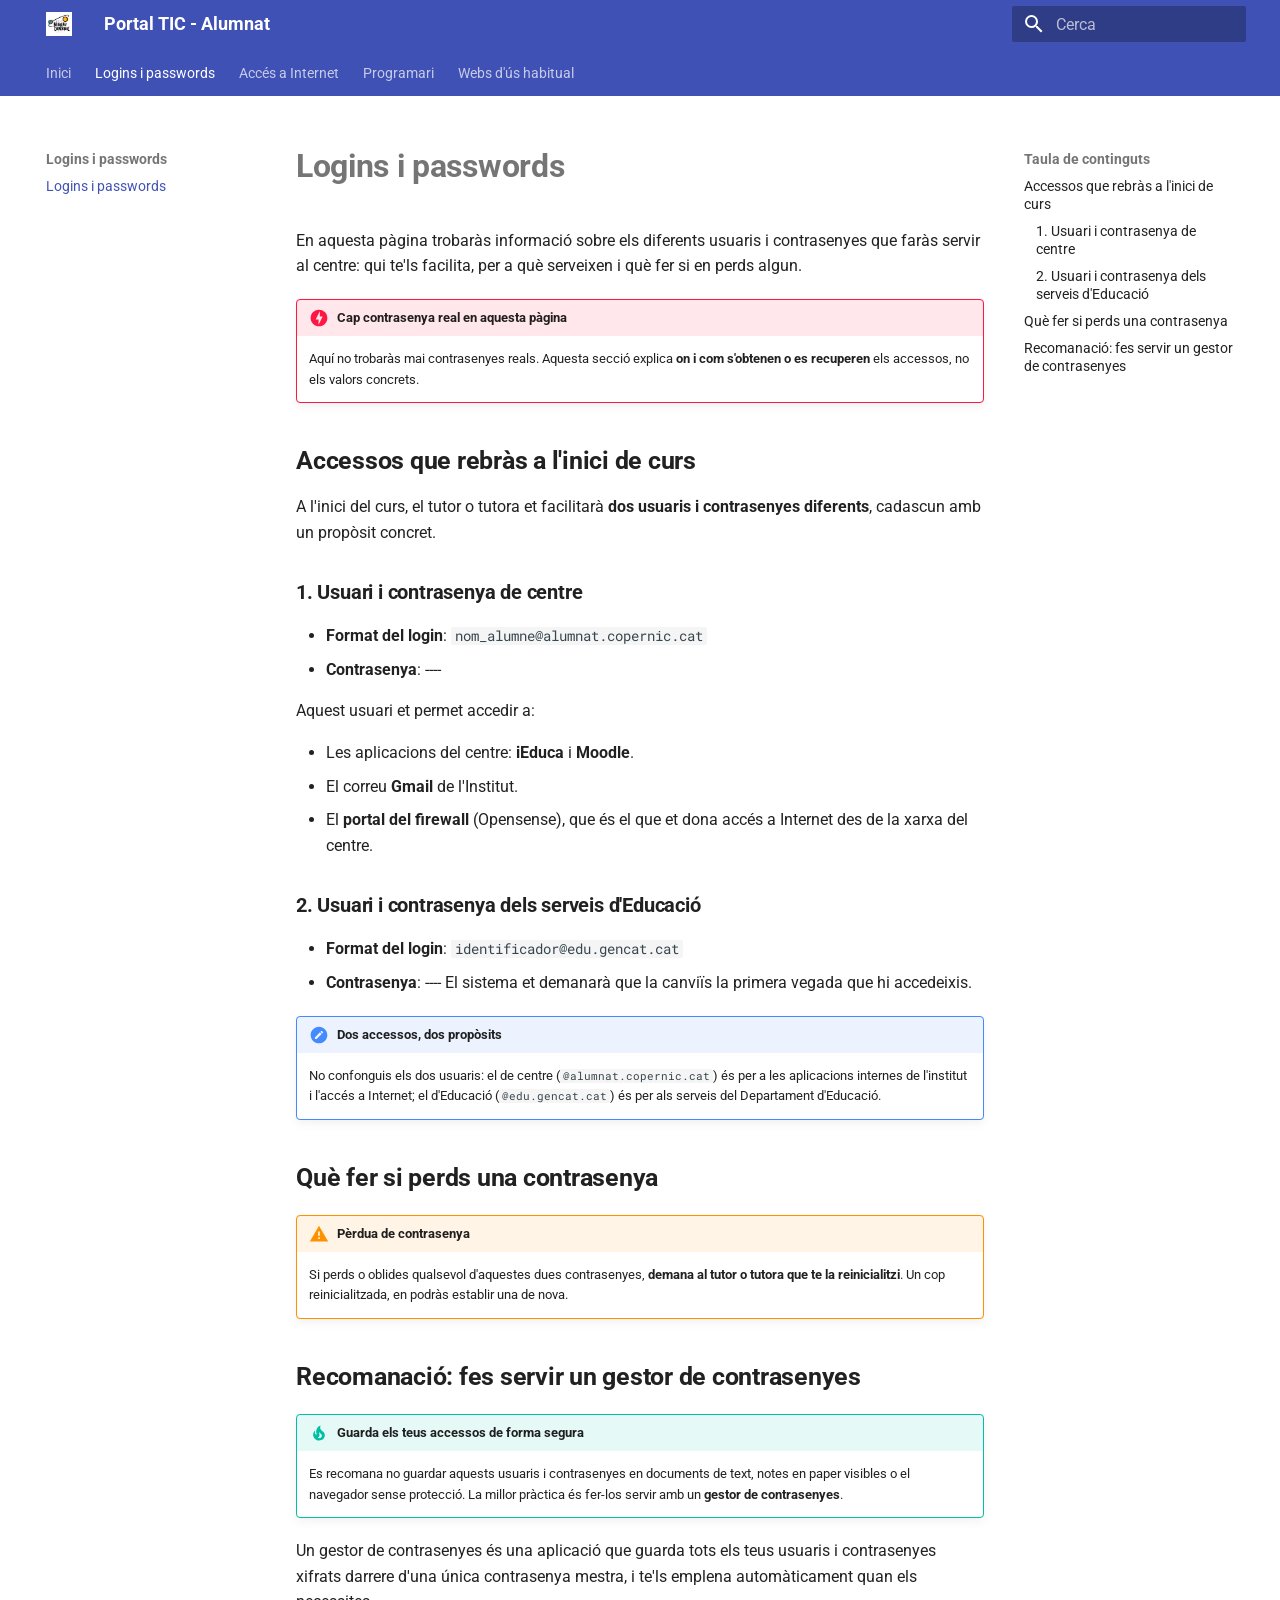
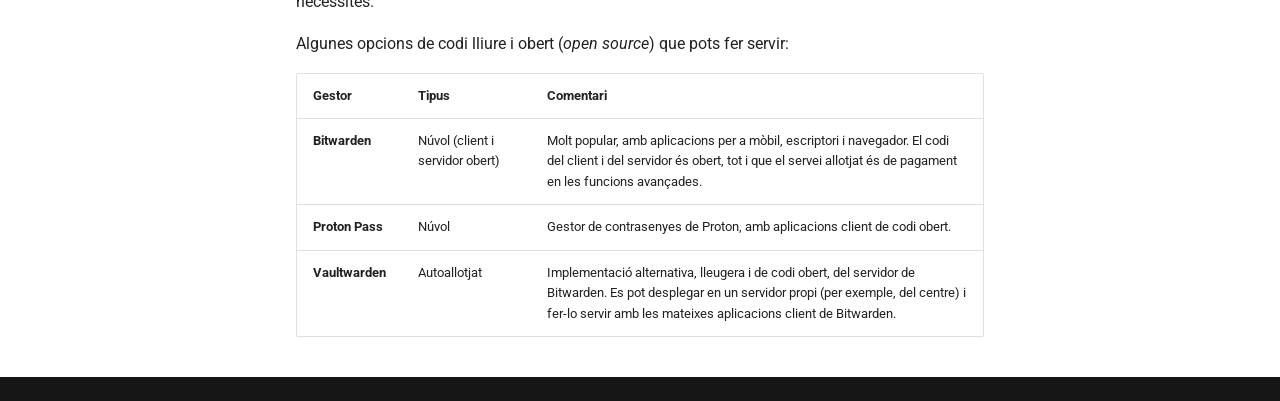
==== accessos/index.html @ 4d720d5c "Deployed 7f38041 with MkDocs version: 1.6.1" ====
<!doctype html>
<html lang="ca" class="no-js">
  <head>
    
      <meta charset="utf-8">
      <meta name="viewport" content="width=device-width,initial-scale=1">
      
        <meta name="description" content="Portal de referència amb la informació TIC de l'Institut Nicolau Copèrnic">
      
      
        <meta name="author" content="Institut Nicolau Copèrnic">
      
      
      
        <link rel="prev" href="..">
      
      
        <link rel="next" href="../wifi/">
      
      
        
      
      
      <link rel="icon" href="../assets/img/Logotip.jpg">
      <meta name="generator" content="mkdocs-1.6.1, mkdocs-material-9.7.7">
    
    
      
        <title>Logins i passwords - Portal TIC - Alumnat</title>
      
    
    
      <link rel="stylesheet" href="../assets/stylesheets/main.ec1eaa64.min.css">
      
        
        <link rel="stylesheet" href="../assets/stylesheets/palette.ab4e12ef.min.css">
      
      


    
    
      
    
    
      
        
        
        <link rel="preconnect" href="https://fonts.gstatic.com" crossorigin>
        <link rel="stylesheet" href="https://fonts.googleapis.com/css?family=Roboto:300,300i,400,400i,700,700i%7CRoboto+Mono:400,400i,700,700i&display=fallback">
        <style>:root{--md-text-font:"Roboto";--md-code-font:"Roboto Mono"}</style>
      
    
    
      <link rel="stylesheet" href="../stylesheets/extra.css">
    
    <script>__md_scope=new URL("..",location),__md_hash=e=>[...e].reduce(((e,_)=>(e<<5)-e+_.charCodeAt(0)),0),__md_get=(e,_=localStorage,t=__md_scope)=>JSON.parse(_.getItem(t.pathname+"."+e)),__md_set=(e,_,t=localStorage,a=__md_scope)=>{try{t.setItem(a.pathname+"."+e,JSON.stringify(_))}catch(e){}}</script>
    
      

    
    
  </head>
  
  
    
    
      
    
    
    
    
    <body dir="ltr" data-md-color-scheme="default" data-md-color-primary="indigo" data-md-color-accent="indigo">
  
    
    <input class="md-toggle" data-md-toggle="drawer" type="checkbox" id="__drawer" autocomplete="off">
    <input class="md-toggle" data-md-toggle="search" type="checkbox" id="__search" autocomplete="off">
    <label class="md-overlay" for="__drawer"></label>
    <div data-md-component="skip">
      
        
        <a href="#logins-i-passwords" class="md-skip">
          Salta el contingut
        </a>
      
    </div>
    <div data-md-component="announce">
      
    </div>
    
    
      

<header class="md-header" data-md-component="header">
  <nav class="md-header__inner md-grid" aria-label="Capçalera">
    <a href=".." title="Portal TIC - Alumnat" class="md-header__button md-logo" aria-label="Portal TIC - Alumnat" data-md-component="logo">
      
  <img src="../assets/img/Logotip.jpg" alt="logo">

    </a>
    <label class="md-header__button md-icon" for="__drawer">
      
      <svg xmlns="http://www.w3.org/2000/svg" viewBox="0 0 24 24"><path d="M3 6h18v2H3zm0 5h18v2H3zm0 5h18v2H3z"/></svg>
    </label>
    <div class="md-header__title" data-md-component="header-title">
      <div class="md-header__ellipsis">
        <div class="md-header__topic">
          <span class="md-ellipsis">
            Portal TIC - Alumnat
          </span>
        </div>
        <div class="md-header__topic" data-md-component="header-topic">
          <span class="md-ellipsis">
            
              Logins i passwords
            
          </span>
        </div>
      </div>
    </div>
    
      
        <form class="md-header__option" data-md-component="palette">
  
    
    
    
    <input class="md-option" data-md-color-media="" data-md-color-scheme="default" data-md-color-primary="indigo" data-md-color-accent="indigo"  aria-hidden="true"  type="radio" name="__palette" id="__palette_0">
    
  
</form>
      
    
    
      <script>var palette=__md_get("__palette");if(palette&&palette.color){if("(prefers-color-scheme)"===palette.color.media){var media=matchMedia("(prefers-color-scheme: light)"),input=document.querySelector(media.matches?"[data-md-color-media='(prefers-color-scheme: light)']":"[data-md-color-media='(prefers-color-scheme: dark)']");palette.color.media=input.getAttribute("data-md-color-media"),palette.color.scheme=input.getAttribute("data-md-color-scheme"),palette.color.primary=input.getAttribute("data-md-color-primary"),palette.color.accent=input.getAttribute("data-md-color-accent")}for(var[key,value]of Object.entries(palette.color))document.body.setAttribute("data-md-color-"+key,value)}</script>
    
    
    
      
      
        <label class="md-header__button md-icon" for="__search">
          
          <svg xmlns="http://www.w3.org/2000/svg" viewBox="0 0 24 24"><path d="M9.5 3A6.5 6.5 0 0 1 16 9.5c0 1.61-.59 3.09-1.56 4.23l.27.27h.79l5 5-1.5 1.5-5-5v-.79l-.27-.27A6.52 6.52 0 0 1 9.5 16 6.5 6.5 0 0 1 3 9.5 6.5 6.5 0 0 1 9.5 3m0 2C7 5 5 7 5 9.5S7 14 9.5 14 14 12 14 9.5 12 5 9.5 5"/></svg>
        </label>
        <div class="md-search" data-md-component="search" role="dialog">
  <label class="md-search__overlay" for="__search"></label>
  <div class="md-search__inner" role="search">
    <form class="md-search__form" name="search">
      <input type="text" class="md-search__input" name="query" aria-label="Cerca" placeholder="Cerca" autocapitalize="off" autocorrect="off" autocomplete="off" spellcheck="false" data-md-component="search-query" required>
      <label class="md-search__icon md-icon" for="__search">
        
        <svg xmlns="http://www.w3.org/2000/svg" viewBox="0 0 24 24"><path d="M9.5 3A6.5 6.5 0 0 1 16 9.5c0 1.61-.59 3.09-1.56 4.23l.27.27h.79l5 5-1.5 1.5-5-5v-.79l-.27-.27A6.52 6.52 0 0 1 9.5 16 6.5 6.5 0 0 1 3 9.5 6.5 6.5 0 0 1 9.5 3m0 2C7 5 5 7 5 9.5S7 14 9.5 14 14 12 14 9.5 12 5 9.5 5"/></svg>
        
        <svg xmlns="http://www.w3.org/2000/svg" viewBox="0 0 24 24"><path d="M20 11v2H8l5.5 5.5-1.42 1.42L4.16 12l7.92-7.92L13.5 5.5 8 11z"/></svg>
      </label>
      <nav class="md-search__options" aria-label="Cerca">
        
        <button type="reset" class="md-search__icon md-icon" title="Neteja" aria-label="Neteja" tabindex="-1">
          
          <svg xmlns="http://www.w3.org/2000/svg" viewBox="0 0 24 24"><path d="M19 6.41 17.59 5 12 10.59 6.41 5 5 6.41 10.59 12 5 17.59 6.41 19 12 13.41 17.59 19 19 17.59 13.41 12z"/></svg>
        </button>
      </nav>
      
        <div class="md-search__suggest" data-md-component="search-suggest"></div>
      
    </form>
    <div class="md-search__output">
      <div class="md-search__scrollwrap" tabindex="0" data-md-scrollfix>
        <div class="md-search-result" data-md-component="search-result">
          <div class="md-search-result__meta">
            Inicialitzant cerca
          </div>
          <ol class="md-search-result__list" role="presentation"></ol>
        </div>
      </div>
    </div>
  </div>
</div>
      
    
    
  </nav>
  
</header>
    
    <div class="md-container" data-md-component="container">
      
      
        
          
            
<nav class="md-tabs" aria-label="Pestanyes" data-md-component="tabs">
  <div class="md-grid">
    <ul class="md-tabs__list">
      
        
  
  
  
  
    <li class="md-tabs__item">
      <a href=".." class="md-tabs__link">
        
  
  
    
  
  Inici

      </a>
    </li>
  

      
        
  
  
  
    
  
  
    
    
      <li class="md-tabs__item md-tabs__item--active">
        <a href="./" class="md-tabs__link">
          
  
  
  Logins i passwords

        </a>
      </li>
    
  

      
        
  
  
  
  
    
    
      <li class="md-tabs__item">
        <a href="../wifi/" class="md-tabs__link">
          
  
  
  Accés a Internet

        </a>
      </li>
    
  

      
        
  
  
  
  
    
    
      <li class="md-tabs__item">
        <a href="../programari/" class="md-tabs__link">
          
  
  
  Programari

        </a>
      </li>
    
  

      
        
  
  
  
  
    
    
      <li class="md-tabs__item">
        <a href="../webs/" class="md-tabs__link">
          
  
  
  Webs d'ús habitual

        </a>
      </li>
    
  

      
    </ul>
  </div>
</nav>
          
        
      
      <main class="md-main" data-md-component="main">
        <div class="md-main__inner md-grid">
          
            
              
              <div class="md-sidebar md-sidebar--primary" data-md-component="sidebar" data-md-type="navigation" >
                <div class="md-sidebar__scrollwrap">
                  <div class="md-sidebar__inner">
                    


  


<nav class="md-nav md-nav--primary md-nav--lifted" aria-label="Navegació" data-md-level="0">
  <label class="md-nav__title" for="__drawer">
    <a href=".." title="Portal TIC - Alumnat" class="md-nav__button md-logo" aria-label="Portal TIC - Alumnat" data-md-component="logo">
      
  <img src="../assets/img/Logotip.jpg" alt="logo">

    </a>
    Portal TIC - Alumnat
  </label>
  
  <ul class="md-nav__list" data-md-scrollfix>
    
      
      
  
  
  
  
    <li class="md-nav__item">
      <a href=".." class="md-nav__link">
        
  
  
  <span class="md-ellipsis">
    
  
    Inici
  

    
  </span>
  
  

      </a>
    </li>
  

    
      
      
  
  
    
  
  
  
    
    
    
    
      
        
        
      
      
    
    
    <li class="md-nav__item md-nav__item--active md-nav__item--section md-nav__item--nested">
      
        
        
        <input class="md-nav__toggle md-toggle " type="checkbox" id="__nav_2" checked>
        
          
          <label class="md-nav__link" for="__nav_2" id="__nav_2_label" tabindex="">
            
  
  
  <span class="md-ellipsis">
    
  
    Logins i passwords
  

    
  </span>
  
  

            <span class="md-nav__icon md-icon"></span>
          </label>
        
        <nav class="md-nav" data-md-level="1" aria-labelledby="__nav_2_label" aria-expanded="true">
          <label class="md-nav__title" for="__nav_2">
            <span class="md-nav__icon md-icon"></span>
            
  
    Logins i passwords
  

          </label>
          <ul class="md-nav__list" data-md-scrollfix>
            
              
                
  
  
    
  
  
  
    <li class="md-nav__item md-nav__item--active">
      
      <input class="md-nav__toggle md-toggle" type="checkbox" id="__toc">
      
      
        
      
      
        <label class="md-nav__link md-nav__link--active" for="__toc">
          
  
  
  <span class="md-ellipsis">
    
  
    Logins i passwords
  

    
  </span>
  
  

          <span class="md-nav__icon md-icon"></span>
        </label>
      
      <a href="./" class="md-nav__link md-nav__link--active">
        
  
  
  <span class="md-ellipsis">
    
  
    Logins i passwords
  

    
  </span>
  
  

      </a>
      
        

<nav class="md-nav md-nav--secondary" aria-label="Taula de continguts">
  
  
  
    
  
  
    <label class="md-nav__title" for="__toc">
      <span class="md-nav__icon md-icon"></span>
      Taula de continguts
    </label>
    <ul class="md-nav__list" data-md-component="toc" data-md-scrollfix>
      
        <li class="md-nav__item">
  <a href="#accessos-que-rebras-a-linici-de-curs" class="md-nav__link">
    <span class="md-ellipsis">
      
        Accessos que rebràs a l'inici de curs
      
    </span>
  </a>
  
    <nav class="md-nav" aria-label="Accessos que rebràs a l&#39;inici de curs">
      <ul class="md-nav__list">
        
          <li class="md-nav__item">
  <a href="#1-usuari-i-contrasenya-de-centre" class="md-nav__link">
    <span class="md-ellipsis">
      
        1. Usuari i contrasenya de centre
      
    </span>
  </a>
  
</li>
        
          <li class="md-nav__item">
  <a href="#2-usuari-i-contrasenya-dels-serveis-deducacio" class="md-nav__link">
    <span class="md-ellipsis">
      
        2. Usuari i contrasenya dels serveis d'Educació
      
    </span>
  </a>
  
</li>
        
      </ul>
    </nav>
  
</li>
      
        <li class="md-nav__item">
  <a href="#que-fer-si-perds-una-contrasenya" class="md-nav__link">
    <span class="md-ellipsis">
      
        Què fer si perds una contrasenya
      
    </span>
  </a>
  
</li>
      
        <li class="md-nav__item">
  <a href="#recomanacio-fes-servir-un-gestor-de-contrasenyes" class="md-nav__link">
    <span class="md-ellipsis">
      
        Recomanació: fes servir un gestor de contrasenyes
      
    </span>
  </a>
  
</li>
      
    </ul>
  
</nav>
      
    </li>
  

              
            
          </ul>
        </nav>
      
    </li>
  

    
      
      
  
  
  
  
    
    
    
    
      
      
    
    
    <li class="md-nav__item md-nav__item--nested">
      
        
        
          
        
        <input class="md-nav__toggle md-toggle md-toggle--indeterminate" type="checkbox" id="__nav_3" >
        
          
          <label class="md-nav__link" for="__nav_3" id="__nav_3_label" tabindex="0">
            
  
  
  <span class="md-ellipsis">
    
  
    Accés a Internet
  

    
  </span>
  
  

            <span class="md-nav__icon md-icon"></span>
          </label>
        
        <nav class="md-nav" data-md-level="1" aria-labelledby="__nav_3_label" aria-expanded="false">
          <label class="md-nav__title" for="__nav_3">
            <span class="md-nav__icon md-icon"></span>
            
  
    Accés a Internet
  

          </label>
          <ul class="md-nav__list" data-md-scrollfix>
            
              
                
  
  
  
  
    <li class="md-nav__item">
      <a href="../wifi/" class="md-nav__link">
        
  
  
  <span class="md-ellipsis">
    
  
    Accés a Internet
  

    
  </span>
  
  

      </a>
    </li>
  

              
            
          </ul>
        </nav>
      
    </li>
  

    
      
      
  
  
  
  
    
    
    
    
      
      
    
    
    <li class="md-nav__item md-nav__item--nested">
      
        
        
          
        
        <input class="md-nav__toggle md-toggle md-toggle--indeterminate" type="checkbox" id="__nav_4" >
        
          
          <label class="md-nav__link" for="__nav_4" id="__nav_4_label" tabindex="0">
            
  
  
  <span class="md-ellipsis">
    
  
    Programari
  

    
  </span>
  
  

            <span class="md-nav__icon md-icon"></span>
          </label>
        
        <nav class="md-nav" data-md-level="1" aria-labelledby="__nav_4_label" aria-expanded="false">
          <label class="md-nav__title" for="__nav_4">
            <span class="md-nav__icon md-icon"></span>
            
  
    Programari
  

          </label>
          <ul class="md-nav__list" data-md-scrollfix>
            
              
                
  
  
  
  
    <li class="md-nav__item">
      <a href="../programari/" class="md-nav__link">
        
  
  
  <span class="md-ellipsis">
    
  
    Programari
  

    
  </span>
  
  

      </a>
    </li>
  

              
            
          </ul>
        </nav>
      
    </li>
  

    
      
      
  
  
  
  
    
    
    
    
      
      
    
    
    <li class="md-nav__item md-nav__item--nested">
      
        
        
          
        
        <input class="md-nav__toggle md-toggle md-toggle--indeterminate" type="checkbox" id="__nav_5" >
        
          
          <label class="md-nav__link" for="__nav_5" id="__nav_5_label" tabindex="0">
            
  
  
  <span class="md-ellipsis">
    
  
    Webs d'ús habitual
  

    
  </span>
  
  

            <span class="md-nav__icon md-icon"></span>
          </label>
        
        <nav class="md-nav" data-md-level="1" aria-labelledby="__nav_5_label" aria-expanded="false">
          <label class="md-nav__title" for="__nav_5">
            <span class="md-nav__icon md-icon"></span>
            
  
    Webs d'ús habitual
  

          </label>
          <ul class="md-nav__list" data-md-scrollfix>
            
              
                
  
  
  
  
    <li class="md-nav__item">
      <a href="../webs/" class="md-nav__link">
        
  
  
  <span class="md-ellipsis">
    
  
    Webs d'ús habitual
  

    
  </span>
  
  

      </a>
    </li>
  

              
            
          </ul>
        </nav>
      
    </li>
  

    
  </ul>
</nav>
                  </div>
                </div>
              </div>
            
            
              
              <div class="md-sidebar md-sidebar--secondary" data-md-component="sidebar" data-md-type="toc" >
                <div class="md-sidebar__scrollwrap">
                  <div class="md-sidebar__inner">
                    

<nav class="md-nav md-nav--secondary" aria-label="Taula de continguts">
  
  
  
    
  
  
    <label class="md-nav__title" for="__toc">
      <span class="md-nav__icon md-icon"></span>
      Taula de continguts
    </label>
    <ul class="md-nav__list" data-md-component="toc" data-md-scrollfix>
      
        <li class="md-nav__item">
  <a href="#accessos-que-rebras-a-linici-de-curs" class="md-nav__link">
    <span class="md-ellipsis">
      
        Accessos que rebràs a l'inici de curs
      
    </span>
  </a>
  
    <nav class="md-nav" aria-label="Accessos que rebràs a l&#39;inici de curs">
      <ul class="md-nav__list">
        
          <li class="md-nav__item">
  <a href="#1-usuari-i-contrasenya-de-centre" class="md-nav__link">
    <span class="md-ellipsis">
      
        1. Usuari i contrasenya de centre
      
    </span>
  </a>
  
</li>
        
          <li class="md-nav__item">
  <a href="#2-usuari-i-contrasenya-dels-serveis-deducacio" class="md-nav__link">
    <span class="md-ellipsis">
      
        2. Usuari i contrasenya dels serveis d'Educació
      
    </span>
  </a>
  
</li>
        
      </ul>
    </nav>
  
</li>
      
        <li class="md-nav__item">
  <a href="#que-fer-si-perds-una-contrasenya" class="md-nav__link">
    <span class="md-ellipsis">
      
        Què fer si perds una contrasenya
      
    </span>
  </a>
  
</li>
      
        <li class="md-nav__item">
  <a href="#recomanacio-fes-servir-un-gestor-de-contrasenyes" class="md-nav__link">
    <span class="md-ellipsis">
      
        Recomanació: fes servir un gestor de contrasenyes
      
    </span>
  </a>
  
</li>
      
    </ul>
  
</nav>
                  </div>
                </div>
              </div>
            
          
          
            <div class="md-content" data-md-component="content">
              
              <article class="md-content__inner md-typeset">
                
                  



<h1 id="logins-i-passwords">Logins i passwords<a class="headerlink" href="#logins-i-passwords" title="Permanent link">&para;</a></h1>
<p>En aquesta pàgina trobaràs informació sobre els diferents usuaris i contrasenyes que faràs servir al centre: qui te'ls facilita, per a què serveixen i què fer si en perds algun.</p>
<div class="admonition danger">
<p class="admonition-title">Cap contrasenya real en aquesta pàgina</p>
<p>Aquí no trobaràs mai contrasenyes reals. Aquesta secció explica <strong>on i com s'obtenen o es recuperen</strong> els accessos, no els valors concrets.</p>
</div>
<h2 id="accessos-que-rebras-a-linici-de-curs">Accessos que rebràs a l'inici de curs<a class="headerlink" href="#accessos-que-rebras-a-linici-de-curs" title="Permanent link">&para;</a></h2>
<p>A l'inici del curs, el tutor o tutora et facilitarà <strong>dos usuaris i contrasenyes diferents</strong>, cadascun amb un propòsit concret.</p>
<h3 id="1-usuari-i-contrasenya-de-centre">1. Usuari i contrasenya de centre<a class="headerlink" href="#1-usuari-i-contrasenya-de-centre" title="Permanent link">&para;</a></h3>
<ul>
<li><strong>Format del login</strong>: <code>nom_alumne@alumnat.copernic.cat</code></li>
<li><strong>Contrasenya</strong>: ----</li>
</ul>
<p>Aquest usuari et permet accedir a:</p>
<ul>
<li>Les aplicacions del centre: <strong>iEduca</strong> i <strong>Moodle</strong>.</li>
<li>El correu <strong>Gmail</strong> de l'Institut.</li>
<li>El <strong>portal del firewall</strong> (Opensense), que és el que et dona accés a Internet des de la xarxa del centre.</li>
</ul>
<h3 id="2-usuari-i-contrasenya-dels-serveis-deducacio">2. Usuari i contrasenya dels serveis d'Educació<a class="headerlink" href="#2-usuari-i-contrasenya-dels-serveis-deducacio" title="Permanent link">&para;</a></h3>
<ul>
<li><strong>Format del login</strong>: <code>identificador@edu.gencat.cat</code></li>
<li><strong>Contrasenya</strong>: ----  El sistema et demanarà que la canviïs la primera vegada que hi accedeixis.</li>
</ul>
<div class="admonition note">
<p class="admonition-title">Dos accessos, dos propòsits</p>
<p>No confonguis els dos usuaris: el de centre (<code>@alumnat.copernic.cat</code>) és per a les aplicacions internes de l'institut i l'accés a Internet; el d'Educació (<code>@edu.gencat.cat</code>) és per als serveis del Departament d'Educació.</p>
</div>
<h2 id="que-fer-si-perds-una-contrasenya">Què fer si perds una contrasenya<a class="headerlink" href="#que-fer-si-perds-una-contrasenya" title="Permanent link">&para;</a></h2>
<div class="admonition warning">
<p class="admonition-title">Pèrdua de contrasenya</p>
<p>Si perds o oblides qualsevol d'aquestes dues contrasenyes, <strong>demana al tutor o tutora que te la reinicialitzi</strong>. Un cop reinicialitzada, en podràs establir una de nova.</p>
</div>
<h2 id="recomanacio-fes-servir-un-gestor-de-contrasenyes">Recomanació: fes servir un gestor de contrasenyes<a class="headerlink" href="#recomanacio-fes-servir-un-gestor-de-contrasenyes" title="Permanent link">&para;</a></h2>
<div class="admonition tip">
<p class="admonition-title">Guarda els teus accessos de forma segura</p>
<p>Es recomana no guardar aquests usuaris i contrasenyes en documents de text, notes en paper visibles o el navegador sense protecció. La millor pràctica és fer-los servir amb un <strong>gestor de contrasenyes</strong>.</p>
</div>
<p>Un gestor de contrasenyes és una aplicació que guarda tots els teus usuaris i contrasenyes xifrats darrere d'una única contrasenya mestra, i te'ls emplena automàticament quan els necessites.</p>
<p>Algunes opcions de codi lliure i obert (<em>open source</em>) que pots fer servir:</p>
<table>
<thead>
<tr>
<th>Gestor</th>
<th>Tipus</th>
<th>Comentari</th>
</tr>
</thead>
<tbody>
<tr>
<td><strong>Bitwarden</strong></td>
<td>Núvol (client i servidor obert)</td>
<td>Molt popular, amb aplicacions per a mòbil, escriptori i navegador. El codi del client i del servidor és obert, tot i que el servei allotjat és de pagament en les funcions avançades.</td>
</tr>
<tr>
<td><strong>Proton Pass</strong></td>
<td>Núvol</td>
<td>Gestor de contrasenyes de Proton, amb aplicacions client de codi obert.</td>
</tr>
<tr>
<td><strong>Vaultwarden</strong></td>
<td>Autoallotjat</td>
<td>Implementació alternativa, lleugera i de codi obert, del servidor de Bitwarden. Es pot desplegar en un servidor propi (per exemple, del centre) i fer-lo servir amb les mateixes aplicacions client de Bitwarden.</td>
</tr>
</tbody>
</table>







  
  






                
              </article>
            </div>
          
          
<script>var target=document.getElementById(location.hash.slice(1));target&&target.name&&(target.checked=target.name.startsWith("__tabbed_"))</script>
        </div>
        
          <button type="button" class="md-top md-icon" data-md-component="top" hidden>
  
  <svg xmlns="http://www.w3.org/2000/svg" viewBox="0 0 24 24"><path d="M13 20h-2V8l-5.5 5.5-1.42-1.42L12 4.16l7.92 7.92-1.42 1.42L13 8z"/></svg>
  Torna a l'inici
</button>
        
      </main>
      
        <footer class="md-footer">
  
  <div class="md-footer-meta md-typeset">
    <div class="md-footer-meta__inner md-grid">
      <div class="md-copyright">
  
  
</div>
      
    </div>
  </div>
</footer>
      
    </div>
    <div class="md-dialog" data-md-component="dialog">
      <div class="md-dialog__inner md-typeset"></div>
    </div>
    
    
    
      
      
      <script id="__config" type="application/json">{"annotate": null, "base": "..", "features": ["navigation.tabs", "navigation.top", "navigation.expand", "search.suggest", "search.highlight", "content.code.copy"], "search": "../assets/javascripts/workers/search.2c215733.min.js", "tags": null, "translations": {"clipboard.copied": "Copiat al porta-retalls", "clipboard.copy": "C\u00f2pia al porta-retalls", "search.result.more.one": "1 m\u00e9s en aquesta p\u00e0gina", "search.result.more.other": "# m\u00e9s en aquesta p\u00e0gina", "search.result.none": "Cap document coincideix", "search.result.one": "1 document coincident", "search.result.other": "# documents coincidents", "search.result.placeholder": "Escriu per a comen\u00e7ar a cercar", "search.result.term.missing": "Desaparegut", "select.version": "Selecciona la versi\u00f3"}, "version": null}</script>
    
    
      <script src="../assets/javascripts/bundle.d7400e89.min.js"></script>
      
    
  </body>
</html>
---- assets/stylesheets/main.ec1eaa64.min.css ----
@charset "UTF-8";html{-webkit-text-size-adjust:none;-moz-text-size-adjust:none;text-size-adjust:none;box-sizing:border-box}*,:after,:before{box-sizing:inherit}@media (prefers-reduced-motion){*,:after,:before{transition:none!important}}body{margin:0}a,button,input,label{-webkit-tap-highlight-color:transparent}a{color:inherit;text-decoration:none}hr{border:0;box-sizing:initial;display:block;height:.05rem;overflow:visible;padding:0}small{font-size:80%}sub,sup{line-height:1em}img{border-style:none}table{border-collapse:initial;border-spacing:0}td,th{font-weight:400;vertical-align:top}button{background:#0000;border:0;font-family:inherit;font-size:inherit;margin:0;padding:0}input{border:0;outline:none}:root{--md-primary-fg-color:#4051b5;--md-primary-fg-color--light:#5d6cc0;--md-primary-fg-color--dark:#303fa1;--md-primary-bg-color:#fff;--md-primary-bg-color--light:#ffffffb3;--md-accent-fg-color:#526cfe;--md-accent-fg-color--transparent:#526cfe1a;--md-accent-bg-color:#fff;--md-accent-bg-color--light:#ffffffb3}[data-md-color-scheme=default]{color-scheme:light}[data-md-color-scheme=default] img[src$="#gh-dark-mode-only"],[data-md-color-scheme=default] img[src$="#only-dark"]{display:none}:root,[data-md-color-scheme=default]{--md-hue:225deg;--md-default-fg-color:#000000de;--md-default-fg-color--light:#0000008a;--md-default-fg-color--lighter:#00000052;--md-default-fg-color--lightest:#00000012;--md-default-bg-color:#fff;--md-default-bg-color--light:#ffffffb3;--md-default-bg-color--lighter:#ffffff4d;--md-default-bg-color--lightest:#ffffff1f;--md-code-fg-color:#36464e;--md-code-bg-color:#f5f5f5;--md-code-bg-color--light:#f5f5f5b3;--md-code-bg-color--lighter:#f5f5f54d;--md-code-hl-color:#4287ff;--md-code-hl-color--light:#4287ff1a;--md-code-hl-number-color:#d52a2a;--md-code-hl-special-color:#db1457;--md-code-hl-function-color:#a846b9;--md-code-hl-constant-color:#6e59d9;--md-code-hl-keyword-color:#3f6ec6;--md-code-hl-string-color:#1c7d4d;--md-code-hl-name-color:var(--md-code-fg-color);--md-code-hl-operator-color:var(--md-default-fg-color--light);--md-code-hl-punctuation-color:var(--md-default-fg-color--light);--md-code-hl-comment-color:var(--md-default-fg-color--light);--md-code-hl-generic-color:var(--md-default-fg-color--light);--md-code-hl-variable-color:var(--md-default-fg-color--light);--md-typeset-color:var(--md-default-fg-color);--md-typeset-a-color:var(--md-primary-fg-color);--md-typeset-del-color:#f5503d26;--md-typeset-ins-color:#0bd57026;--md-typeset-kbd-color:#fafafa;--md-typeset-kbd-accent-color:#fff;--md-typeset-kbd-border-color:#b8b8b8;--md-typeset-mark-color:#ffff0080;--md-typeset-table-color:#0000001f;--md-typeset-table-color--light:rgba(0,0,0,.035);--md-admonition-fg-color:var(--md-default-fg-color);--md-admonition-bg-color:var(--md-default-bg-color);--md-warning-fg-color:#000000de;--md-warning-bg-color:#ff9;--md-footer-fg-color:#fff;--md-footer-fg-color--light:#ffffffb3;--md-footer-fg-color--lighter:#ffffff73;--md-footer-bg-color:#000000de;--md-footer-bg-color--dark:#00000052;--md-shadow-z1:0 0.2rem 0.5rem #0000000d,0 0 0.05rem #0000001a;--md-shadow-z2:0 0.2rem 0.5rem #0000001a,0 0 0.05rem #00000040;--md-shadow-z3:0 0.2rem 0.5rem #0003,0 0 0.05rem #00000059}.md-icon svg{fill:currentcolor;display:block;height:1.2rem;width:1.2rem}body{-webkit-font-smoothing:antialiased;-moz-osx-font-smoothing:grayscale;--md-text-font-family:var(--md-text-font,_),-apple-system,BlinkMacSystemFont,Helvetica,Arial,sans-serif;--md-code-font-family:var(--md-code-font,_),SFMono-Regular,Consolas,Menlo,monospace}aside,body,input{font-feature-settings:"kern","liga";color:var(--md-typeset-color);font-family:var(--md-text-font-family)}code,kbd,pre{font-feature-settings:"kern";font-family:var(--md-code-font-family)}:root{--md-typeset-table-sort-icon:url('data:image/svg+xml;charset=utf-8,<svg xmlns="http://www.w3.org/2000/svg" viewBox="0 0 24 24"><path d="m18 21-4-4h3V7h-3l4-4 4 4h-3v10h3M2 19v-2h10v2M2 13v-2h7v2M2 7V5h4v2z"/></svg>');--md-typeset-table-sort-icon--asc:url('data:image/svg+xml;charset=utf-8,<svg xmlns="http://www.w3.org/2000/svg" viewBox="0 0 24 24"><path d="M19 17h3l-4 4-4-4h3V3h2M2 17h10v2H2M6 5v2H2V5m0 6h7v2H2z"/></svg>');--md-typeset-table-sort-icon--desc:url('data:image/svg+xml;charset=utf-8,<svg xmlns="http://www.w3.org/2000/svg" viewBox="0 0 24 24"><path d="M19 7h3l-4-4-4 4h3v14h2M2 17h10v2H2M6 5v2H2V5m0 6h7v2H2z"/></svg>')}.md-typeset{-webkit-print-color-adjust:exact;color-adjust:exact;font-size:.8rem;line-height:1.6;overflow-wrap:break-word}@media print{.md-typeset{font-size:.68rem}}.md-typeset blockquote,.md-typeset dl,.md-typeset figure,.md-typeset ol,.md-typeset pre,.md-typeset ul{margin-bottom:1em;margin-top:1em}.md-typeset h1{color:var(--md-default-fg-color--light);font-size:2em;line-height:1.3;margin:0 0 1.25em}.md-typeset h1,.md-typeset h2{font-weight:300;letter-spacing:-.01em}.md-typeset h2{font-size:1.5625em;line-height:1.4;margin:1.6em 0 .64em}.md-typeset h3{font-size:1.25em;font-weight:400;letter-spacing:-.01em;line-height:1.5;margin:1.6em 0 .8em}.md-typeset h2+h3{margin-top:.8em}.md-typeset h4{font-weight:700;letter-spacing:-.01em;margin:1em 0}.md-typeset h5,.md-typeset h6{color:var(--md-default-fg-color--light);font-size:.8em;font-weight:700;letter-spacing:-.01em;margin:1.25em 0}.md-typeset h5{text-transform:uppercase}.md-typeset h5 code{text-transform:none}.md-typeset hr{border-bottom:.05rem solid var(--md-default-fg-color--lightest);display:flow-root;margin:1.5em 0}.md-typeset a{color:var(--md-typeset-a-color);word-break:break-word}.md-typeset a,.md-typeset a:before{transition:color 125ms}.md-typeset a:focus,.md-typeset a:hover{color:var(--md-accent-fg-color)}.md-typeset a:focus code,.md-typeset a:hover code{background-color:var(--md-accent-fg-color--transparent);color:var(--md-accent-fg-color)}.md-typeset a code{color:var(--md-typeset-a-color)}.md-typeset a.focus-visible{outline-color:var(--md-accent-fg-color);outline-offset:.2rem}.md-typeset code,.md-typeset kbd,.md-typeset pre{color:var(--md-code-fg-color);direction:ltr;font-variant-ligatures:none;transition:background-color 125ms}@media print{.md-typeset code,.md-typeset kbd,.md-typeset pre{white-space:pre-wrap}}.md-typeset code{background-color:var(--md-code-bg-color);border-radius:.1rem;-webkit-box-decoration-break:clone;box-decoration-break:clone;font-size:.85em;padding:0 .2941176471em;transition:color 125ms,background-color 125ms;word-break:break-word}.md-typeset code:not(.focus-visible){-webkit-tap-highlight-color:transparent;outline:none}.md-typeset pre{display:flow-root;line-height:1.4;position:relative}.md-typeset pre>code{-webkit-box-decoration-break:slice;box-decoration-break:slice;box-shadow:none;display:block;margin:0;outline-color:var(--md-accent-fg-color);overflow:auto;padding:.7720588235em 1.1764705882em;scrollbar-color:var(--md-default-fg-color--lighter) #0000;scrollbar-width:thin;touch-action:auto;word-break:normal}.md-typeset pre>code:hover{scrollbar-color:var(--md-accent-fg-color) #0000}.md-typeset pre>code::-webkit-scrollbar{height:.2rem;width:.2rem}.md-typeset pre>code::-webkit-scrollbar-thumb{background-color:var(--md-default-fg-color--lighter)}.md-typeset pre>code::-webkit-scrollbar-thumb:hover{background-color:var(--md-accent-fg-color)}.md-typeset kbd{background-color:var(--md-typeset-kbd-color);border-radius:.1rem;box-shadow:0 .1rem 0 .05rem var(--md-typeset-kbd-border-color),0 .1rem 0 var(--md-typeset-kbd-border-color),0 -.1rem .2rem var(--md-typeset-kbd-accent-color) inset;color:var(--md-default-fg-color);display:inline-block;font-size:.75em;padding:0 .6666666667em;vertical-align:text-top;word-break:break-word}.md-typeset mark{background-color:var(--md-typeset-mark-color);-webkit-box-decoration-break:clone;box-decoration-break:clone;color:inherit;word-break:break-word}.md-typeset abbr{cursor:help;text-decoration:none}.md-typeset [data-preview],.md-typeset abbr{border-bottom:.05rem dotted var(--md-default-fg-color--light)}.md-typeset small{opacity:.75}[dir=ltr] .md-typeset sub,[dir=ltr] .md-typeset sup{margin-left:.078125em}[dir=rtl] .md-typeset sub,[dir=rtl] .md-typeset sup{margin-right:.078125em}[dir=ltr] .md-typeset blockquote{padding-left:.6rem}[dir=rtl] .md-typeset blockquote{padding-right:.6rem}[dir=ltr] .md-typeset blockquote{border-left:.2rem solid var(--md-default-fg-color--lighter)}[dir=rtl] .md-typeset blockquote{border-right:.2rem solid var(--md-default-fg-color--lighter)}.md-typeset blockquote{color:var(--md-default-fg-color--light);margin-left:0;margin-right:0}.md-typeset ul{list-style-type:disc}.md-typeset ul[type]{list-style-type:revert-layer}[dir=ltr] .md-typeset ol,[dir=ltr] .md-typeset ul{margin-left:.625em}[dir=rtl] .md-typeset ol,[dir=rtl] .md-typeset ul{margin-right:.625em}.md-typeset ol,.md-typeset ul{padding:0}.md-typeset ol:not([hidden]),.md-typeset ul:not([hidden]){display:flow-root}.md-typeset ol ol,.md-typeset ul ol{list-style-type:lower-alpha}.md-typeset ol ol ol,.md-typeset ul ol ol{list-style-type:lower-roman}.md-typeset ol ol ol ol,.md-typeset ul ol ol ol{list-style-type:upper-alpha}.md-typeset ol ol ol ol ol,.md-typeset ul ol ol ol ol{list-style-type:upper-roman}.md-typeset ol[type],.md-typeset ul[type]{list-style-type:revert-layer}[dir=ltr] .md-typeset ol li,[dir=ltr] .md-typeset ul li{margin-left:1.25em}[dir=rtl] .md-typeset ol li,[dir=rtl] .md-typeset ul li{margin-right:1.25em}.md-typeset ol li,.md-typeset ul li{margin-bottom:.5em}.md-typeset ol li blockquote,.md-typeset ol li p,.md-typeset ul li blockquote,.md-typeset ul li p{margin:.5em 0}.md-typeset ol li:last-child,.md-typeset ul li:last-child{margin-bottom:0}[dir=ltr] .md-typeset ol li ol,[dir=ltr] .md-typeset ol li ul,[dir=ltr] .md-typeset ul li ol,[dir=ltr] .md-typeset ul li ul{margin-left:.625em}[dir=rtl] .md-typeset ol li ol,[dir=rtl] .md-typeset ol li ul,[dir=rtl] .md-typeset ul li ol,[dir=rtl] .md-typeset ul li ul{margin-right:.625em}.md-typeset ol li ol,.md-typeset ol li ul,.md-typeset ul li ol,.md-typeset ul li ul{margin-bottom:.5em;margin-top:.5em}[dir=ltr] .md-typeset dd{margin-left:1.875em}[dir=rtl] .md-typeset dd{margin-right:1.875em}.md-typeset dd{margin-bottom:1.5em;margin-top:1em}.md-typeset img,.md-typeset svg,.md-typeset video{height:auto;max-width:100%}.md-typeset img[align=left]{margin:1em 1em 1em 0}.md-typeset img[align=right]{margin:1em 0 1em 1em}.md-typeset img[align]:only-child{margin-top:0}.md-typeset figure{display:flow-root;margin:1em auto;max-width:100%;text-align:center;width:fit-content}.md-typeset figure img{display:block;margin:0 auto}.md-typeset figcaption{font-style:italic;margin:1em auto;max-width:24rem}.md-typeset iframe{max-width:100%}.md-typeset table:not([class]){background-color:var(--md-default-bg-color);border:.05rem solid var(--md-typeset-table-color);border-radius:.1rem;display:inline-block;font-size:.64rem;max-width:100%;overflow:auto;touch-action:auto}@media print{.md-typeset table:not([class]){display:table}}.md-typeset table:not([class])+*{margin-top:1.5em}.md-typeset table:not([class]) td>:first-child,.md-typeset table:not([class]) th>:first-child{margin-top:0}.md-typeset table:not([class]) td>:last-child,.md-typeset table:not([class]) th>:last-child{margin-bottom:0}.md-typeset table:not([class]) td:not([align]),.md-typeset table:not([class]) th:not([align]){text-align:left}[dir=rtl] .md-typeset table:not([class]) td:not([align]),[dir=rtl] .md-typeset table:not([class]) th:not([align]){text-align:right}.md-typeset table:not([class]) th{font-weight:700;min-width:5rem;padding:.9375em 1.25em;vertical-align:top}.md-typeset table:not([class]) td{border-top:.05rem solid var(--md-typeset-table-color);padding:.9375em 1.25em;vertical-align:top}.md-typeset table:not([class]) tbody tr{transition:background-color 125ms}.md-typeset table:not([class]) tbody tr:hover{background-color:var(--md-typeset-table-color--light);box-shadow:0 .05rem 0 var(--md-default-bg-color) inset}.md-typeset table:not([class]) a{word-break:normal}.md-typeset table th[role=columnheader]{cursor:pointer}[dir=ltr] .md-typeset table th[role=columnheader]:after{margin-left:.5em}[dir=rtl] .md-typeset table th[role=columnheader]:after{margin-right:.5em}.md-typeset table th[role=columnheader]:after{content:"";display:inline-block;height:1.2em;-webkit-mask-image:var(--md-typeset-table-sort-icon);mask-image:var(--md-typeset-table-sort-icon);-webkit-mask-repeat:no-repeat;mask-repeat:no-repeat;-webkit-mask-size:contain;mask-size:contain;transition:background-color 125ms;vertical-align:text-bottom;width:1.2em}.md-typeset table th[role=columnheader]:hover:after{background-color:var(--md-default-fg-color--lighter)}.md-typeset table th[role=columnheader][aria-sort=ascending]:after{background-color:var(--md-default-fg-color--light);-webkit-mask-image:var(--md-typeset-table-sort-icon--asc);mask-image:var(--md-typeset-table-sort-icon--asc)}.md-typeset table th[role=columnheader][aria-sort=descending]:after{background-color:var(--md-default-fg-color--light);-webkit-mask-image:var(--md-typeset-table-sort-icon--desc);mask-image:var(--md-typeset-table-sort-icon--desc)}.md-typeset__scrollwrap{margin:1em -.8rem;overflow-x:auto;touch-action:auto}.md-typeset__table{display:inline-block;margin-bottom:.5em;padding:0 .8rem}@media print{.md-typeset__table{display:block}}html .md-typeset__table table{display:table;margin:0;overflow:hidden;width:100%}@media screen and (max-width:44.984375em){.md-content__inner>pre{margin:1em -.8rem}.md-content__inner>pre code{border-radius:0}}.md-typeset .md-author{border-radius:100%;display:block;flex-shrink:0;height:1.6rem;overflow:hidden;position:relative;transition:color 125ms,transform 125ms;width:1.6rem}.md-typeset .md-author img{display:block}.md-typeset .md-author--more{background:var(--md-default-fg-color--lightest);color:var(--md-default-fg-color--lighter);font-size:.6rem;font-weight:700;line-height:1.6rem;text-align:center}.md-typeset .md-author--long{height:2.4rem;width:2.4rem}.md-typeset a.md-author{transform:scale(1)}.md-typeset a.md-author img{border-radius:100%;filter:grayscale(100%) opacity(75%);transition:filter 125ms}.md-typeset a.md-author:focus,.md-typeset a.md-author:hover{transform:scale(1.1);z-index:1}.md-typeset a.md-author:focus img,.md-typeset a.md-author:hover img{filter:grayscale(0)}.md-banner{background-color:var(--md-footer-bg-color);color:var(--md-footer-fg-color);overflow:auto}@media print{.md-banner{display:none}}.md-banner--warning{background-color:var(--md-warning-bg-color);color:var(--md-warning-fg-color)}.md-banner__inner{font-size:.7rem;margin:.6rem auto;padding:0 .8rem}[dir=ltr] .md-banner__button{float:right}[dir=rtl] .md-banner__button{float:left}.md-banner__button{color:inherit;cursor:pointer;transition:opacity .25s}.no-js .md-banner__button{display:none}.md-banner__button:hover{opacity:.7}html{font-size:125%;height:100%;overflow-x:hidden}@media screen and (min-width:100em){html{font-size:137.5%}}@media screen and (min-width:125em){html{font-size:150%}}body{background-color:var(--md-default-bg-color);display:flex;flex-direction:column;font-size:.5rem;min-height:100%;position:relative;width:100%}@media print{body{display:block}}@media screen and (max-width:59.984375em){body[data-md-scrolllock]{position:fixed}}.md-grid{margin-left:auto;margin-right:auto;max-width:61rem}.md-container{display:flex;flex-direction:column;flex-grow:1}@media print{.md-container{display:block}}.md-main{flex-grow:1}.md-main__inner{display:flex;height:100%;margin-top:1.5rem}.md-ellipsis{overflow:hidden;text-overflow:ellipsis}.md-toggle{display:none}.md-option{height:0;opacity:0;position:absolute;width:0}.md-option:checked+label:not([hidden]){display:block}.md-option.focus-visible+label{outline-color:var(--md-accent-fg-color);outline-style:auto}.md-skip{background-color:var(--md-default-fg-color);border-radius:.1rem;color:var(--md-default-bg-color);font-size:.64rem;margin:.5rem;opacity:0;outline-color:var(--md-accent-fg-color);padding:.3rem .5rem;position:fixed;transform:translateY(.4rem);z-index:-1}.md-skip:focus{opacity:1;transform:translateY(0);transition:transform .25s cubic-bezier(.4,0,.2,1),opacity 175ms 75ms;z-index:10}@page{margin:25mm}:root{--md-clipboard-icon:url('data:image/svg+xml;charset=utf-8,<svg xmlns="http://www.w3.org/2000/svg" viewBox="0 0 24 24"><path d="M19 21H8V7h11m0-2H8a2 2 0 0 0-2 2v14a2 2 0 0 0 2 2h11a2 2 0 0 0 2-2V7a2 2 0 0 0-2-2m-3-4H4a2 2 0 0 0-2 2v14h2V3h12z"/></svg>')}.md-clipboard{border-radius:.1rem;color:var(--md-default-fg-color--lightest);cursor:pointer;height:1.5em;outline-color:var(--md-accent-fg-color);outline-offset:.1rem;transition:color .25s;width:1.5em;z-index:1}@media print{.md-clipboard{display:none}}.md-clipboard:not(.focus-visible){-webkit-tap-highlight-color:transparent;outline:none}:hover>.md-clipboard{color:var(--md-default-fg-color--light)}.md-clipboard:focus,.md-clipboard:hover{color:var(--md-accent-fg-color)}.md-clipboard:after{background-color:currentcolor;content:"";display:block;height:1.125em;margin:0 auto;-webkit-mask-image:var(--md-clipboard-icon);mask-image:var(--md-clipboard-icon);-webkit-mask-position:center;mask-position:center;-webkit-mask-repeat:no-repeat;mask-repeat:no-repeat;-webkit-mask-size:contain;mask-size:contain;width:1.125em}.md-clipboard--inline{cursor:pointer}.md-clipboard--inline code{transition:color .25s,background-color .25s}.md-clipboard--inline:focus code,.md-clipboard--inline:hover code{background-color:var(--md-accent-fg-color--transparent);color:var(--md-accent-fg-color)}:root{--md-code-select-icon:url('data:image/svg+xml;charset=utf-8,<svg xmlns="http://www.w3.org/2000/svg" viewBox="0 0 24 24"><path d="M19 19h-4v2h4c1.1 0 2-.9 2-2v-4h-2m0-12h-4v2h4v4h2V5c0-1.1-.9-2-2-2M5 5h4V3H5c-1.1 0-2 .9-2 2v4h2m0 6H3v4c0 1.1.9 2 2 2h4v-2H5zm2-4h2v2H7zm4 0h2v2h-2zm4 0h2v2h-2zM7 7h2v2H7zm4 0h2v2h-2zm4 0h2v2h-2zm-8 8h2v2H7zm4 0h2v2h-2zm4 0h2v2h-2z"/></svg>');--md-code-copy-icon:url('data:image/svg+xml;charset=utf-8,<svg xmlns="http://www.w3.org/2000/svg" viewBox="0 0 24 24"><path d="M19 21H8V7h11m0-2H8a2 2 0 0 0-2 2v14a2 2 0 0 0 2 2h11a2 2 0 0 0 2-2V7a2 2 0 0 0-2-2m-3-4H4a2 2 0 0 0-2 2v14h2V3h12z"/></svg>')}.md-typeset .md-code__content{display:grid}.md-code__nav{background-color:var(--md-code-bg-color--lighter);border-radius:.1rem;display:flex;gap:.2rem;padding:.2rem;position:absolute;right:.25em;top:.25em;transition:background-color .25s;z-index:1}:hover>.md-code__nav{background-color:var(--md-code-bg-color--light)}.md-code__button{color:var(--md-default-fg-color--lightest);cursor:pointer;display:block;height:1.5em;outline-color:var(--md-accent-fg-color);outline-offset:.1rem;transition:color .25s;width:1.5em}:hover>*>.md-code__button{color:var(--md-default-fg-color--light)}.md-code__button.focus-visible,.md-code__button:hover{color:var(--md-accent-fg-color)}.md-code__button--active{color:var(--md-default-fg-color)!important}.md-code__button:after{background-color:currentcolor;content:"";display:block;height:1.125em;margin:0 auto;-webkit-mask-position:center;mask-position:center;-webkit-mask-repeat:no-repeat;mask-repeat:no-repeat;-webkit-mask-size:contain;mask-size:contain;width:1.125em}.md-code__button[data-md-type=select]:after{-webkit-mask-image:var(--md-code-select-icon);mask-image:var(--md-code-select-icon)}.md-code__button[data-md-type=copy]:after{-webkit-mask-image:var(--md-code-copy-icon);mask-image:var(--md-code-copy-icon)}@keyframes consent{0%{opacity:0;transform:translateY(100%)}to{opacity:1;transform:translateY(0)}}@keyframes overlay{0%{opacity:0}to{opacity:1}}.md-consent__overlay{animation:overlay .25s both;-webkit-backdrop-filter:blur(.1rem);backdrop-filter:blur(.1rem);background-color:#0000008a;height:100%;opacity:1;position:fixed;top:0;width:100%;z-index:5}.md-consent__inner{animation:consent .5s cubic-bezier(.1,.7,.1,1) both;background-color:var(--md-default-bg-color);border:0;border-radius:.1rem;bottom:0;box-shadow:0 0 .2rem #0000001a,0 .2rem .4rem #0003;max-height:100%;overflow:auto;padding:0;position:fixed;width:100%;z-index:5}.md-consent__form{padding:.8rem}.md-consent__settings{display:none;margin:1em 0}input:checked+.md-consent__settings{display:block}.md-consent__controls{margin-bottom:.8rem}.md-typeset .md-consent__controls .md-button{display:inline}@media screen and (max-width:44.984375em){.md-typeset .md-consent__controls .md-button{display:block;margin-top:.4rem;text-align:center;width:100%}}.md-consent label{cursor:pointer}.md-content{flex-grow:1;min-width:0}.md-content__inner{margin:0 .8rem 1.2rem;padding-top:.6rem}@media screen and (min-width:76.25em){[dir=ltr] .md-sidebar--primary:not([hidden])~.md-content>.md-content__inner{margin-left:1.2rem}[dir=ltr] .md-sidebar--secondary:not([hidden])~.md-content>.md-content__inner,[dir=rtl] .md-sidebar--primary:not([hidden])~.md-content>.md-content__inner{margin-right:1.2rem}[dir=rtl] .md-sidebar--secondary:not([hidden])~.md-content>.md-content__inner{margin-left:1.2rem}}.md-content__inner:before{content:"";display:block;height:.4rem}.md-content__inner>:last-child{margin-bottom:0}[dir=ltr] .md-content__button{float:right}[dir=rtl] .md-content__button{float:left}[dir=ltr] .md-content__button{margin-left:.4rem}[dir=rtl] .md-content__button{margin-right:.4rem}.md-content__button{margin:.4rem 0;padding:0}@media print{.md-content__button{display:none}}.md-typeset .md-content__button{color:var(--md-default-fg-color--lighter)}.md-content__button svg{display:inline;vertical-align:top}[dir=rtl] .md-content__button svg{transform:scaleX(-1)}[dir=ltr] .md-dialog{right:.8rem}[dir=rtl] .md-dialog{left:.8rem}.md-dialog{background-color:var(--md-default-fg-color);border-radius:.1rem;bottom:.8rem;box-shadow:var(--md-shadow-z3);min-width:11.1rem;opacity:0;padding:.4rem .6rem;pointer-events:none;position:fixed;transform:translateY(100%);transition:transform 0ms .4s,opacity .4s;z-index:4}@media print{.md-dialog{display:none}}.md-dialog--active{opacity:1;pointer-events:auto;transform:translateY(0);transition:transform .4s cubic-bezier(.075,.85,.175,1),opacity .4s}.md-dialog__inner{color:var(--md-default-bg-color);font-size:.7rem}.md-feedback{margin:2em 0 1em;text-align:center}.md-feedback fieldset{border:none;margin:0;padding:0}.md-feedback__title{font-weight:700;margin:1em auto}.md-feedback__inner{position:relative}.md-feedback__list{display:flex;flex-wrap:wrap;place-content:baseline center;position:relative}.md-feedback__list:hover .md-icon:not(:disabled){color:var(--md-default-fg-color--lighter)}:disabled .md-feedback__list{min-height:1.8rem}.md-feedback__icon{color:var(--md-default-fg-color--light);cursor:pointer;flex-shrink:0;margin:0 .1rem;transition:color 125ms}.md-feedback__icon:not(:disabled).md-icon:hover{color:var(--md-accent-fg-color)}.md-feedback__icon:disabled{color:var(--md-default-fg-color--lightest);pointer-events:none}.md-feedback__note{opacity:0;position:relative;transform:translateY(.4rem);transition:transform .4s cubic-bezier(.1,.7,.1,1),opacity .15s}.md-feedback__note>*{margin:0 auto;max-width:16rem}:disabled .md-feedback__note{opacity:1;transform:translateY(0)}@media print{.md-feedback{display:none}}.md-footer{background-color:var(--md-footer-bg-color);color:var(--md-footer-fg-color)}@media print{.md-footer{display:none}}.md-footer__inner{justify-content:space-between;overflow:auto;padding:.2rem}.md-footer__inner:not([hidden]){display:flex}.md-footer__link{align-items:end;display:flex;flex-grow:0.01;margin-bottom:.4rem;margin-top:1rem;max-width:100%;outline-color:var(--md-accent-fg-color);overflow:hidden;transition:opacity .25s}.md-footer__link:focus,.md-footer__link:hover{opacity:.7}[dir=rtl] .md-footer__link svg{transform:scaleX(-1)}@media screen and (max-width:44.984375em){.md-footer__link--prev{flex-shrink:0}.md-footer__link--prev .md-footer__title{display:none}}[dir=ltr] .md-footer__link--next{margin-left:auto}[dir=rtl] .md-footer__link--next{margin-right:auto}.md-footer__link--next{text-align:right}[dir=rtl] .md-footer__link--next{text-align:left}.md-footer__title{flex-grow:1;font-size:.9rem;margin-bottom:.7rem;max-width:calc(100% - 2.4rem);padding:0 1rem;white-space:nowrap}.md-footer__button{margin:.2rem;padding:.4rem}.md-footer__direction{font-size:.64rem;opacity:.7}.md-footer-meta{background-color:var(--md-footer-bg-color--dark)}.md-footer-meta__inner{display:flex;flex-wrap:wrap;justify-content:space-between;padding:.2rem}html .md-footer-meta.md-typeset a{color:var(--md-footer-fg-color--light)}html .md-footer-meta.md-typeset a:focus,html .md-footer-meta.md-typeset a:hover{color:var(--md-footer-fg-color)}.md-copyright{color:var(--md-footer-fg-color--lighter);font-size:.64rem;margin:auto .6rem;padding:.4rem 0;width:100%}@media screen and (min-width:45em){.md-copyright{width:auto}}.md-copyright__highlight{color:var(--md-footer-fg-color--light)}.md-social{display:inline-flex;gap:.2rem;margin:0 .4rem;padding:.2rem 0 .6rem}@media screen and (min-width:45em){.md-social{padding:.6rem 0}}.md-social__link{display:inline-block;height:1.6rem;text-align:center;width:1.6rem}.md-social__link:before{line-height:1.9}.md-social__link svg{fill:currentcolor;max-height:.8rem;vertical-align:-25%}.md-typeset .md-button{border:.1rem solid;border-radius:.1rem;color:var(--md-primary-fg-color);cursor:pointer;display:inline-block;font-weight:700;padding:.625em 2em;transition:color 125ms,background-color 125ms,border-color 125ms}.md-typeset .md-button--primary{background-color:var(--md-primary-fg-color);border-color:var(--md-primary-fg-color);color:var(--md-primary-bg-color)}.md-typeset .md-button:focus,.md-typeset .md-button:hover{background-color:var(--md-accent-fg-color);border-color:var(--md-accent-fg-color);color:var(--md-accent-bg-color)}[dir=ltr] .md-typeset .md-input{border-top-left-radius:.1rem}[dir=ltr] .md-typeset .md-input,[dir=rtl] .md-typeset .md-input{border-top-right-radius:.1rem}[dir=rtl] .md-typeset .md-input{border-top-left-radius:.1rem}.md-typeset .md-input{border-bottom:.1rem solid var(--md-default-fg-color--lighter);box-shadow:var(--md-shadow-z1);font-size:.8rem;height:1.8rem;padding:0 .6rem;transition:border .25s,box-shadow .25s}.md-typeset .md-input:focus,.md-typeset .md-input:hover{border-bottom-color:var(--md-accent-fg-color);box-shadow:var(--md-shadow-z2)}.md-typeset .md-input--stretch{width:100%}.md-header{background-color:var(--md-primary-fg-color);box-shadow:0 0 .2rem #0000,0 .2rem .4rem #0000;color:var(--md-primary-bg-color);display:block;left:0;position:sticky;right:0;top:0;z-index:4}@media print{.md-header{display:none}}.md-header[hidden]{transform:translateY(-100%);transition:transform .25s cubic-bezier(.8,0,.6,1),box-shadow .25s}.md-header--shadow{box-shadow:0 0 .2rem #0000001a,0 .2rem .4rem #0003;transition:transform .25s cubic-bezier(.1,.7,.1,1),box-shadow .25s}.md-header__inner{align-items:center;display:flex;padding:0 .2rem}.md-header__button{color:currentcolor;cursor:pointer;margin:.2rem;outline-color:var(--md-accent-fg-color);padding:.4rem;position:relative;transition:opacity .25s;vertical-align:middle;z-index:1}.md-header__button:hover{opacity:.7}.md-header__button:not([hidden]){display:inline-block}.md-header__button:not(.focus-visible){-webkit-tap-highlight-color:transparent;outline:none}.md-header__button.md-logo{margin:.2rem;padding:.4rem}@media screen and (max-width:76.234375em){.md-header__button.md-logo{display:none}}.md-header__button.md-logo img,.md-header__button.md-logo svg{fill:currentcolor;display:block;height:1.2rem;width:auto}@media screen and (min-width:60em){.md-header__button[for=__search]{display:none}}.no-js .md-header__button[for=__search]{display:none}[dir=rtl] .md-header__button[for=__search] svg{transform:scaleX(-1)}@media screen and (min-width:76.25em){.md-header__button[for=__drawer]{display:none}}.md-header__topic{display:flex;max-width:100%;position:absolute;transition:transform .4s cubic-bezier(.1,.7,.1,1),opacity .15s;white-space:nowrap}.md-header__topic+.md-header__topic{opacity:0;pointer-events:none;transform:translateX(1.25rem);transition:transform .4s cubic-bezier(1,.7,.1,.1),opacity .15s;z-index:-1}[dir=rtl] .md-header__topic+.md-header__topic{transform:translateX(-1.25rem)}.md-header__topic:first-child{font-weight:700}[dir=ltr] .md-header__title{margin-left:1rem;margin-right:.4rem}[dir=rtl] .md-header__title{margin-left:.4rem;margin-right:1rem}.md-header__title{flex-grow:1;font-size:.9rem;height:2.4rem;line-height:2.4rem}.md-header__title--active .md-header__topic{opacity:0;pointer-events:none;transform:translateX(-1.25rem);transition:transform .4s cubic-bezier(1,.7,.1,.1),opacity .15s;z-index:-1}[dir=rtl] .md-header__title--active .md-header__topic{transform:translateX(1.25rem)}.md-header__title--active .md-header__topic+.md-header__topic{opacity:1;pointer-events:auto;transform:translateX(0);transition:transform .4s cubic-bezier(.1,.7,.1,1),opacity .15s;z-index:0}.md-header__title>.md-header__ellipsis{height:100%;position:relative;width:100%}.md-header__option{display:flex;flex-shrink:0;max-width:100%;transition:max-width 0ms .25s,opacity .25s .25s;white-space:nowrap}[data-md-toggle=search]:checked~.md-header .md-header__option{max-width:0;opacity:0;transition:max-width 0ms,opacity 0ms}.md-header__option>input{bottom:0}.md-header__source{display:none}@media screen and (min-width:60em){[dir=ltr] .md-header__source{margin-left:1rem}[dir=rtl] .md-header__source{margin-right:1rem}.md-header__source{display:block;max-width:11.7rem;width:11.7rem}}@media screen and (min-width:76.25em){[dir=ltr] .md-header__source{margin-left:1.4rem}[dir=rtl] .md-header__source{margin-right:1.4rem}}.md-meta{color:var(--md-default-fg-color--light);font-size:.7rem;line-height:1.3}.md-meta__list{display:inline-flex;flex-wrap:wrap;list-style:none;margin:0;padding:0}.md-meta__item:not(:last-child):after{content:"·";margin-left:.2rem;margin-right:.2rem}.md-meta__link{color:var(--md-typeset-a-color)}.md-meta__link:focus,.md-meta__link:hover{color:var(--md-accent-fg-color)}.md-draft{background-color:#ff1744;border-radius:.125em;color:#fff;display:inline-block;font-weight:700;padding-left:.5714285714em;padding-right:.5714285714em}:root{--md-nav-icon--prev:url('data:image/svg+xml;charset=utf-8,<svg xmlns="http://www.w3.org/2000/svg" viewBox="0 0 24 24"><path d="M20 11v2H8l5.5 5.5-1.42 1.42L4.16 12l7.92-7.92L13.5 5.5 8 11z"/></svg>');--md-nav-icon--next:url('data:image/svg+xml;charset=utf-8,<svg xmlns="http://www.w3.org/2000/svg" viewBox="0 0 24 24"><path d="M8.59 16.58 13.17 12 8.59 7.41 10 6l6 6-6 6z"/></svg>');--md-toc-icon:url('data:image/svg+xml;charset=utf-8,<svg xmlns="http://www.w3.org/2000/svg" viewBox="0 0 24 24"><path d="M3 9h14V7H3zm0 4h14v-2H3zm0 4h14v-2H3zm16 0h2v-2h-2zm0-10v2h2V7zm0 6h2v-2h-2z"/></svg>')}.md-nav{font-size:.7rem;line-height:1.3}.md-nav__title{color:var(--md-default-fg-color--light);display:block;font-weight:700;overflow:hidden;padding:0 .6rem;text-overflow:ellipsis}.md-nav__title .md-nav__button{display:none}.md-nav__title .md-nav__button img{height:100%;width:auto}.md-nav__title .md-nav__button.md-logo img,.md-nav__title .md-nav__button.md-logo svg{fill:currentcolor;display:block;height:2.4rem;max-width:100%;object-fit:contain;width:auto}.md-nav__list{list-style:none;margin:0;padding:0}.md-nav__link{align-items:flex-start;display:flex;gap:.4rem;margin-top:.625em;scroll-snap-align:start;transition:color 125ms}.md-nav__link--passed,.md-nav__link--passed code{color:var(--md-default-fg-color--light)}.md-nav__item .md-nav__link--active,.md-nav__item .md-nav__link--active code{color:var(--md-typeset-a-color)}.md-nav__link .md-ellipsis{position:relative}.md-nav__link .md-ellipsis code{word-break:normal}[dir=ltr] .md-nav__link .md-icon:last-child{margin-left:auto}[dir=rtl] .md-nav__link .md-icon:last-child{margin-right:auto}.md-nav__link .md-typeset{font-size:.7rem;line-height:1.3}.md-nav__link svg{fill:currentcolor;flex-shrink:0;height:1.3em;position:relative}.md-nav__link[for]:focus,.md-nav__link[for]:hover,.md-nav__link[href]:focus,.md-nav__link[href]:hover{color:var(--md-accent-fg-color);cursor:pointer}.md-nav__link[for]:focus code,.md-nav__link[for]:hover code,.md-nav__link[href]:focus code,.md-nav__link[href]:hover code{background-color:var(--md-accent-fg-color--transparent);color:var(--md-accent-fg-color)}.md-nav__link.focus-visible{outline-color:var(--md-accent-fg-color);outline-offset:.2rem}.md-nav--primary .md-nav__link[for=__toc]{display:none}.md-nav--primary .md-nav__link[for=__toc] .md-icon:after{background-color:currentcolor;display:block;height:100%;-webkit-mask-image:var(--md-toc-icon);mask-image:var(--md-toc-icon);width:100%}.md-nav--primary .md-nav__link[for=__toc]~.md-nav{display:none}.md-nav__container>.md-nav__link{margin-top:0}.md-nav__container>.md-nav__link:first-child{flex-grow:1;min-width:0}.md-nav__icon{flex-shrink:0}.md-nav__source{display:none}@media screen and (max-width:76.234375em){.md-nav--primary,.md-nav--primary .md-nav{background-color:var(--md-default-bg-color);display:flex;flex-direction:column;height:100%;left:0;position:absolute;right:0;top:0;z-index:1}.md-nav--primary .md-nav__item,.md-nav--primary .md-nav__title{font-size:.8rem;line-height:1.5}.md-nav--primary .md-nav__title{background-color:var(--md-default-fg-color--lightest);color:var(--md-default-fg-color--light);cursor:pointer;height:5.6rem;line-height:2.4rem;padding:3rem .8rem .2rem;position:relative;white-space:nowrap}[dir=ltr] .md-nav--primary .md-nav__title .md-nav__icon{left:.4rem}[dir=rtl] .md-nav--primary .md-nav__title .md-nav__icon{right:.4rem}.md-nav--primary .md-nav__title .md-nav__icon{display:block;height:1.2rem;margin:.2rem;position:absolute;top:.4rem;width:1.2rem}.md-nav--primary .md-nav__title .md-nav__icon:after{background-color:currentcolor;content:"";display:block;height:100%;-webkit-mask-image:var(--md-nav-icon--prev);mask-image:var(--md-nav-icon--prev);-webkit-mask-position:center;mask-position:center;-webkit-mask-repeat:no-repeat;mask-repeat:no-repeat;-webkit-mask-size:contain;mask-size:contain;width:100%}.md-nav--primary .md-nav__title~.md-nav__list{background-color:var(--md-default-bg-color);box-shadow:0 .05rem 0 var(--md-default-fg-color--lightest) inset;overflow-y:auto;scroll-snap-type:y mandatory;touch-action:pan-y}.md-nav--primary .md-nav__title~.md-nav__list>:first-child{border-top:0}.md-nav--primary .md-nav__title[for=__drawer]{background-color:var(--md-primary-fg-color);color:var(--md-primary-bg-color);font-weight:700}.md-nav--primary .md-nav__title .md-logo{display:block;left:.2rem;margin:.2rem;padding:.4rem;position:absolute;right:.2rem;top:.2rem}.md-nav--primary .md-nav__list{flex:1}.md-nav--primary .md-nav__item{border-top:.05rem solid var(--md-default-fg-color--lightest)}.md-nav--primary .md-nav__item--active>.md-nav__link{color:var(--md-typeset-a-color)}.md-nav--primary .md-nav__item--active>.md-nav__link:focus,.md-nav--primary .md-nav__item--active>.md-nav__link:hover{color:var(--md-accent-fg-color)}.md-nav--primary .md-nav__link{margin-top:0;padding:.6rem .8rem}.md-nav--primary .md-nav__link svg{margin-top:.1em}.md-nav--primary .md-nav__link>.md-nav__link{padding:0}[dir=ltr] .md-nav--primary .md-nav__link .md-nav__icon{margin-right:-.2rem}[dir=rtl] .md-nav--primary .md-nav__link .md-nav__icon{margin-left:-.2rem}.md-nav--primary .md-nav__link .md-nav__icon{font-size:1.2rem;height:1.2rem;width:1.2rem}.md-nav--primary .md-nav__link .md-nav__icon:after{background-color:currentcolor;content:"";display:block;height:100%;-webkit-mask-image:var(--md-nav-icon--next);mask-image:var(--md-nav-icon--next);-webkit-mask-position:center;mask-position:center;-webkit-mask-repeat:no-repeat;mask-repeat:no-repeat;-webkit-mask-size:contain;mask-size:contain;width:100%}[dir=rtl] .md-nav--primary .md-nav__icon:after{transform:scale(-1)}.md-nav--primary .md-nav--secondary .md-nav{background-color:initial;position:static}[dir=ltr] .md-nav--primary .md-nav--secondary .md-nav .md-nav__link{padding-left:1.4rem}[dir=rtl] .md-nav--primary .md-nav--secondary .md-nav .md-nav__link{padding-right:1.4rem}[dir=ltr] .md-nav--primary .md-nav--secondary .md-nav .md-nav .md-nav__link{padding-left:2rem}[dir=rtl] .md-nav--primary .md-nav--secondary .md-nav .md-nav .md-nav__link{padding-right:2rem}[dir=ltr] .md-nav--primary .md-nav--secondary .md-nav .md-nav .md-nav .md-nav__link{padding-left:2.6rem}[dir=rtl] .md-nav--primary .md-nav--secondary .md-nav .md-nav .md-nav .md-nav__link{padding-right:2.6rem}[dir=ltr] .md-nav--primary .md-nav--secondary .md-nav .md-nav .md-nav .md-nav .md-nav__link{padding-left:3.2rem}[dir=rtl] .md-nav--primary .md-nav--secondary .md-nav .md-nav .md-nav .md-nav .md-nav__link{padding-right:3.2rem}.md-nav--secondary{background-color:initial}.md-nav__toggle~.md-nav{display:flex;opacity:0;transform:translateX(100%);transition:transform .25s cubic-bezier(.8,0,.6,1),opacity 125ms 50ms}[dir=rtl] .md-nav__toggle~.md-nav{transform:translateX(-100%)}.md-nav__toggle:checked~.md-nav{opacity:1;transform:translateX(0);transition:transform .25s cubic-bezier(.4,0,.2,1),opacity 125ms 125ms}.md-nav__toggle:checked~.md-nav>.md-nav__list{backface-visibility:hidden}}@media screen and (max-width:59.984375em){.md-nav--primary .md-nav__link[for=__toc]{display:flex}.md-nav--primary .md-nav__link[for=__toc] .md-icon:after{content:""}.md-nav--primary .md-nav__link[for=__toc]+.md-nav__link{display:none}.md-nav--primary .md-nav__link[for=__toc]~.md-nav{display:flex}.md-nav__source{background-color:var(--md-primary-fg-color--dark);color:var(--md-primary-bg-color);display:block;padding:0 .2rem}}@media screen and (min-width:60em) and (max-width:76.234375em){.md-nav--integrated .md-nav__link[for=__toc]{display:flex}.md-nav--integrated .md-nav__link[for=__toc] .md-icon:after{content:""}.md-nav--integrated .md-nav__link[for=__toc]+.md-nav__link{display:none}.md-nav--integrated .md-nav__link[for=__toc]~.md-nav{display:flex}}@media screen and (min-width:60em){.md-nav{margin-bottom:-.4rem}.md-nav--secondary .md-nav__title{background:var(--md-default-bg-color);box-shadow:0 0 .4rem .4rem var(--md-default-bg-color);position:sticky;top:0;z-index:1}.md-nav--secondary .md-nav__title[for=__toc]{scroll-snap-align:start}.md-nav--secondary .md-nav__title .md-nav__icon{display:none}[dir=ltr] .md-nav--secondary .md-nav__list{padding-left:.6rem}[dir=rtl] .md-nav--secondary .md-nav__list{padding-right:.6rem}.md-nav--secondary .md-nav__list{padding-bottom:.4rem}[dir=ltr] .md-nav--secondary .md-nav__item>.md-nav__link{margin-right:.4rem}[dir=rtl] .md-nav--secondary .md-nav__item>.md-nav__link{margin-left:.4rem}}@media screen and (min-width:76.25em){.md-nav{margin-bottom:-.4rem;transition:max-height .25s cubic-bezier(.86,0,.07,1)}.md-nav--primary .md-nav__title{background:var(--md-default-bg-color);box-shadow:0 0 .4rem .4rem var(--md-default-bg-color);position:sticky;top:0;z-index:1}.md-nav--primary .md-nav__title[for=__drawer]{scroll-snap-align:start}.md-nav--primary .md-nav__title .md-nav__icon{display:none}[dir=ltr] .md-nav--primary .md-nav__list{padding-left:.6rem}[dir=rtl] .md-nav--primary .md-nav__list{padding-right:.6rem}.md-nav--primary .md-nav__list{padding-bottom:.4rem}[dir=ltr] .md-nav--primary .md-nav__item>.md-nav__link{margin-right:.4rem}[dir=rtl] .md-nav--primary .md-nav__item>.md-nav__link{margin-left:.4rem}.md-nav__toggle~.md-nav{display:grid;grid-template-rows:minmax(.4rem,0fr);opacity:0;transition:grid-template-rows .25s cubic-bezier(.86,0,.07,1),opacity .25s,visibility 0ms .25s;visibility:collapse}.md-nav__toggle~.md-nav>.md-nav__list{overflow:hidden}.md-nav__toggle.md-toggle--indeterminate~.md-nav,.md-nav__toggle:checked~.md-nav{grid-template-rows:minmax(.4rem,1fr);opacity:1;transition:grid-template-rows .25s cubic-bezier(.86,0,.07,1),opacity .15s .1s,visibility 0ms;visibility:visible}.md-nav__toggle.md-toggle--indeterminate~.md-nav{transition:none}.md-nav__item--nested>.md-nav>.md-nav__title{display:none}.md-nav__item--section{display:block;margin:1.25em 0}.md-nav__item--section:last-child{margin-bottom:0}.md-nav__item--section>.md-nav__link{font-weight:700}.md-nav__item--section>.md-nav__link[for]{color:var(--md-default-fg-color--light)}.md-nav__item--section>.md-nav__link:not(.md-nav__container){pointer-events:none}.md-nav__item--section>.md-nav__link .md-icon,.md-nav__item--section>.md-nav__link>[for]{display:none}[dir=ltr] .md-nav__item--section>.md-nav{margin-left:-.6rem}[dir=rtl] .md-nav__item--section>.md-nav{margin-right:-.6rem}.md-nav__item--section>.md-nav{display:block;opacity:1;visibility:visible}.md-nav__item--section>.md-nav>.md-nav__list>.md-nav__item{padding:0}.md-nav__icon{border-radius:100%;height:.9rem;transition:background-color .25s;width:.9rem}.md-nav__icon:hover{background-color:var(--md-accent-fg-color--transparent)}.md-nav__icon:after{background-color:currentcolor;border-radius:100%;content:"";display:inline-block;height:100%;-webkit-mask-image:var(--md-nav-icon--next);mask-image:var(--md-nav-icon--next);-webkit-mask-position:center;mask-position:center;-webkit-mask-repeat:no-repeat;mask-repeat:no-repeat;-webkit-mask-size:contain;mask-size:contain;transition:transform .25s;vertical-align:-.1rem;width:100%}[dir=rtl] .md-nav__icon:after{transform:rotate(180deg)}.md-nav__item--nested .md-nav__toggle:checked~.md-nav__link .md-nav__icon:after,.md-nav__item--nested .md-toggle--indeterminate~.md-nav__link .md-nav__icon:after{transform:rotate(90deg)}.md-nav--lifted>.md-nav__list>.md-nav__item,.md-nav--lifted>.md-nav__title{display:none}.md-nav--lifted>.md-nav__list>.md-nav__item--active{display:block}.md-nav--lifted>.md-nav__list>.md-nav__item--active>.md-nav__link{background:var(--md-default-bg-color);box-shadow:0 0 .4rem .4rem var(--md-default-bg-color);margin-top:0;position:sticky;top:0;z-index:1}.md-nav--lifted>.md-nav__list>.md-nav__item--active>.md-nav__link:not(.md-nav__container){pointer-events:none}.md-nav--lifted>.md-nav__list>.md-nav__item--active.md-nav__item--section{margin:0}[dir=ltr] .md-nav--lifted>.md-nav__list>.md-nav__item>.md-nav:not(.md-nav--secondary){margin-left:-.6rem}[dir=rtl] .md-nav--lifted>.md-nav__list>.md-nav__item>.md-nav:not(.md-nav--secondary){margin-right:-.6rem}.md-nav--lifted>.md-nav__list>.md-nav__item>[for]{color:var(--md-default-fg-color--light)}.md-nav--lifted .md-nav[data-md-level="1"]{grid-template-rows:minmax(.4rem,1fr);opacity:1;visibility:visible}[dir=ltr] .md-nav--integrated>.md-nav__list>.md-nav__item--active .md-nav--secondary{border-left:.05rem solid var(--md-primary-fg-color)}[dir=rtl] .md-nav--integrated>.md-nav__list>.md-nav__item--active .md-nav--secondary{border-right:.05rem solid var(--md-primary-fg-color)}.md-nav--integrated>.md-nav__list>.md-nav__item--active .md-nav--secondary{display:block;margin-bottom:1.25em;opacity:1;visibility:visible}.md-nav--integrated>.md-nav__list>.md-nav__item--active .md-nav--secondary>.md-nav__list{overflow:visible;padding-bottom:0}.md-nav--integrated>.md-nav__list>.md-nav__item--active .md-nav--secondary>.md-nav__title{display:none}}.md-pagination{font-size:.8rem;font-weight:700;gap:.4rem}.md-pagination,.md-pagination>*{align-items:center;display:flex;justify-content:center}.md-pagination>*{border-radius:.2rem;height:1.8rem;min-width:1.8rem;text-align:center}.md-pagination__current{background-color:var(--md-default-fg-color--lightest);color:var(--md-default-fg-color--light)}.md-pagination__link{transition:color 125ms,background-color 125ms}.md-pagination__link:focus,.md-pagination__link:hover{background-color:var(--md-accent-fg-color--transparent);color:var(--md-accent-fg-color)}.md-pagination__link:focus svg,.md-pagination__link:hover svg{color:var(--md-accent-fg-color)}.md-pagination__link.focus-visible{outline-color:var(--md-accent-fg-color);outline-offset:.2rem}.md-pagination__link svg{fill:currentcolor;color:var(--md-default-fg-color--lighter);display:block;max-height:100%;width:1.2rem}:root{--md-path-icon:url('data:image/svg+xml;charset=utf-8,<svg xmlns="http://www.w3.org/2000/svg" viewBox="0 0 24 24"><path d="M8.59 16.58 13.17 12 8.59 7.41 10 6l6 6-6 6z"/></svg>')}.md-path{font-size:.7rem;margin:0 .8rem;overflow:auto;padding-top:1.2rem}.md-path:not([hidden]){display:block}@media screen and (min-width:76.25em){.md-path{margin:0 1.2rem}}.md-path__list{align-items:center;display:flex;gap:.2rem;list-style:none;margin:0;padding:0}.md-path__item:not(:first-child){display:inline-flex;gap:.2rem;white-space:nowrap}.md-path__item:not(:first-child):before{background-color:var(--md-default-fg-color--lighter);content:"";display:inline;height:.8rem;-webkit-mask-image:var(--md-path-icon);mask-image:var(--md-path-icon);width:.8rem}.md-path__link{align-items:center;color:var(--md-default-fg-color--light);display:flex}.md-path__link:focus,.md-path__link:hover{color:var(--md-accent-fg-color)}:root{--md-post-pin-icon:url('data:image/svg+xml;charset=utf-8,<svg xmlns="http://www.w3.org/2000/svg" viewBox="0 0 24 24"><path d="M16 12V4h1V2H7v2h1v8l-2 2v2h5.2v6h1.6v-6H18v-2z"/></svg>')}.md-post__back{border-bottom:.05rem solid var(--md-default-fg-color--lightest);margin-bottom:1.2rem;padding-bottom:1.2rem}@media screen and (max-width:76.234375em){.md-post__back{display:none}}[dir=rtl] .md-post__back svg{transform:scaleX(-1)}.md-post__authors{display:flex;flex-direction:column;gap:.6rem;margin:0 .6rem 1.2rem}.md-post .md-post__meta a{transition:color 125ms}.md-post .md-post__meta a:focus,.md-post .md-post__meta a:hover{color:var(--md-accent-fg-color)}.md-post__title{color:var(--md-default-fg-color--light);font-weight:700}.md-post--excerpt{margin-bottom:3.2rem}.md-post--excerpt .md-post__header{align-items:center;display:flex;gap:.6rem;min-height:1.6rem}.md-post--excerpt .md-post__authors{align-items:center;display:inline-flex;flex-direction:row;gap:.2rem;margin:0;min-height:2.4rem}[dir=ltr] .md-post--excerpt .md-post__meta .md-meta__list{margin-right:.4rem}[dir=rtl] .md-post--excerpt .md-post__meta .md-meta__list{margin-left:.4rem}.md-post--excerpt .md-post__content>:first-child{--md-scroll-margin:6rem;margin-top:0}.md-post>.md-nav--secondary{margin:1em 0}.md-pin{background:var(--md-default-fg-color--lightest);border-radius:1rem;margin-top:-.05rem;padding:.2rem}.md-pin:after{background-color:currentcolor;content:"";display:block;height:.6rem;margin:0 auto;-webkit-mask-image:var(--md-post-pin-icon);mask-image:var(--md-post-pin-icon);-webkit-mask-position:center;mask-position:center;-webkit-mask-repeat:no-repeat;mask-repeat:no-repeat;-webkit-mask-size:contain;mask-size:contain;width:.6rem}.md-profile{align-items:center;display:flex;font-size:.7rem;gap:.6rem;line-height:1.4;width:100%}.md-profile__description{flex-grow:1}.md-content--post{display:flex}@media screen and (max-width:76.234375em){.md-content--post{flex-flow:column-reverse}}.md-content--post>.md-content__inner{flex-grow:1;min-width:0}@media screen and (min-width:76.25em){[dir=ltr] .md-content--post>.md-content__inner{margin-left:1.2rem}[dir=rtl] .md-content--post>.md-content__inner{margin-right:1.2rem}}@media screen and (max-width:76.234375em){.md-sidebar.md-sidebar--post{padding:0;position:static;width:100%}.md-sidebar.md-sidebar--post .md-sidebar__scrollwrap{overflow:visible}.md-sidebar.md-sidebar--post .md-sidebar__inner{padding:0}.md-sidebar.md-sidebar--post .md-post__meta{margin-left:.6rem;margin-right:.6rem}.md-sidebar.md-sidebar--post .md-nav__item{border:none;display:inline}.md-sidebar.md-sidebar--post .md-nav__list{display:inline-flex;flex-wrap:wrap;gap:.6rem;padding-bottom:.6rem;padding-top:.6rem}.md-sidebar.md-sidebar--post .md-nav__link{padding:0}.md-sidebar.md-sidebar--post .md-nav{height:auto;margin-bottom:0;position:static}}:root{--md-progress-value:0;--md-progress-delay:400ms}.md-progress{background:var(--md-primary-bg-color);height:.075rem;opacity:min(clamp(0,var(--md-progress-value),1),clamp(0,100 - var(--md-progress-value),1));position:fixed;top:0;transform:scaleX(calc(var(--md-progress-value)*1%));transform-origin:left;transition:transform .5s cubic-bezier(.19,1,.22,1),opacity .25s var(--md-progress-delay);width:100%;z-index:4}:root{--md-search-result-icon:url('data:image/svg+xml;charset=utf-8,<svg xmlns="http://www.w3.org/2000/svg" viewBox="0 0 24 24"><path d="M14 2H6a2 2 0 0 0-2 2v16a2 2 0 0 0 2 2h7c-.41-.25-.8-.56-1.14-.9-.33-.33-.61-.7-.86-1.1H6V4h7v5h5v1.18c.71.16 1.39.43 2 .82V8zm6.31 16.9c1.33-2.11.69-4.9-1.4-6.22-2.11-1.33-4.91-.68-6.22 1.4-1.34 2.11-.69 4.89 1.4 6.22 1.46.93 3.32.93 4.79.02L22 23.39 23.39 22zm-3.81.1a2.5 2.5 0 0 1-2.5-2.5 2.5 2.5 0 0 1 2.5-2.5 2.5 2.5 0 0 1 2.5 2.5 2.5 2.5 0 0 1-2.5 2.5"/></svg>')}.md-search{position:relative}@media screen and (min-width:60em){.md-search{padding:.2rem 0}}.no-js .md-search{display:none}.md-search__overlay{opacity:0;z-index:1}@media screen and (max-width:59.984375em){[dir=ltr] .md-search__overlay{left:-2.2rem}[dir=rtl] .md-search__overlay{right:-2.2rem}.md-search__overlay{background-color:var(--md-default-bg-color);border-radius:1rem;height:2rem;overflow:hidden;pointer-events:none;position:absolute;top:-1rem;transform-origin:center;transition:transform .3s .1s,opacity .2s .2s;width:2rem}[data-md-toggle=search]:checked~.md-header .md-search__overlay{opacity:1;transition:transform .4s,opacity .1s}}@media screen and (min-width:60em){[dir=ltr] .md-search__overlay{left:0}[dir=rtl] .md-search__overlay{right:0}.md-search__overlay{background-color:#0000008a;cursor:pointer;height:0;position:fixed;top:0;transition:width 0ms .25s,height 0ms .25s,opacity .25s;width:0}[data-md-toggle=search]:checked~.md-header .md-search__overlay{height:200vh;opacity:1;transition:width 0ms,height 0ms,opacity .25s;width:100%}}@media screen and (max-width:29.984375em){[data-md-toggle=search]:checked~.md-header .md-search__overlay{transform:scale(45)}}@media screen and (min-width:30em) and (max-width:44.984375em){[data-md-toggle=search]:checked~.md-header .md-search__overlay{transform:scale(60)}}@media screen and (min-width:45em) and (max-width:59.984375em){[data-md-toggle=search]:checked~.md-header .md-search__overlay{transform:scale(75)}}.md-search__inner{backface-visibility:hidden}@media screen and (max-width:59.984375em){[dir=ltr] .md-search__inner{left:0}[dir=rtl] .md-search__inner{right:0}.md-search__inner{height:0;opacity:0;overflow:hidden;position:fixed;top:0;transform:translateX(5%);transition:width 0ms .3s,height 0ms .3s,transform .15s cubic-bezier(.4,0,.2,1) .15s,opacity .15s .15s;width:0;z-index:2}[dir=rtl] .md-search__inner{transform:translateX(-5%)}[data-md-toggle=search]:checked~.md-header .md-search__inner{height:100%;opacity:1;transform:translateX(0);transition:width 0ms 0ms,height 0ms 0ms,transform .15s cubic-bezier(.1,.7,.1,1) .15s,opacity .15s .15s;width:100%}}@media screen and (min-width:60em){[dir=ltr] .md-search__inner{float:right}[dir=rtl] .md-search__inner{float:left}.md-search__inner{padding:.1rem 0;position:relative;transition:width .25s cubic-bezier(.1,.7,.1,1);width:11.7rem}}@media screen and (min-width:60em) and (max-width:76.234375em){[data-md-toggle=search]:checked~.md-header .md-search__inner{width:23.4rem}}@media screen and (min-width:76.25em){[data-md-toggle=search]:checked~.md-header .md-search__inner{width:34.4rem}}.md-search__form{background-color:var(--md-default-bg-color);box-shadow:0 0 .6rem #0000;height:2.4rem;position:relative;transition:color .25s,background-color .25s;z-index:2}@media screen and (min-width:60em){.md-search__form{background-color:#00000042;border-radius:.1rem;height:1.8rem}.md-search__form:hover{background-color:#ffffff1f}}[data-md-toggle=search]:checked~.md-header .md-search__form{background-color:var(--md-default-bg-color);border-radius:.1rem .1rem 0 0;box-shadow:0 0 .6rem #00000012;color:var(--md-default-fg-color)}[dir=ltr] .md-search__input{padding-left:3.6rem;padding-right:2.2rem}[dir=rtl] .md-search__input{padding-left:2.2rem;padding-right:3.6rem}.md-search__input{background:#0000;font-size:.9rem;height:100%;position:relative;text-overflow:ellipsis;width:100%;z-index:2}.md-search__input::placeholder{transition:color .25s}.md-search__input::placeholder,.md-search__input~.md-search__icon{color:var(--md-default-fg-color--light)}.md-search__input::-ms-clear{display:none}@media screen and (max-width:59.984375em){.md-search__input{font-size:.9rem;height:2.4rem;width:100%}}@media screen and (min-width:60em){[dir=ltr] .md-search__input{padding-left:2.2rem}[dir=rtl] .md-search__input{padding-right:2.2rem}.md-search__input{color:inherit;font-size:.8rem}.md-search__input::placeholder{color:var(--md-primary-bg-color--light)}.md-search__input+.md-search__icon{color:var(--md-primary-bg-color)}[data-md-toggle=search]:checked~.md-header .md-search__input{text-overflow:clip}[data-md-toggle=search]:checked~.md-header .md-search__input+.md-search__icon{color:var(--md-default-fg-color--light)}[data-md-toggle=search]:checked~.md-header .md-search__input::placeholder{color:#0000}}.md-search__icon{cursor:pointer;display:inline-block;height:1.2rem;transition:color .25s,opacity .25s;width:1.2rem}.md-search__icon:hover{opacity:.7}[dir=ltr] .md-search__icon[for=__search]{left:.5rem}[dir=rtl] .md-search__icon[for=__search]{right:.5rem}.md-search__icon[for=__search]{position:absolute;top:.3rem;z-index:2}[dir=rtl] .md-search__icon[for=__search] svg{transform:scaleX(-1)}@media screen and (max-width:59.984375em){[dir=ltr] .md-search__icon[for=__search]{left:.8rem}[dir=rtl] .md-search__icon[for=__search]{right:.8rem}.md-search__icon[for=__search]{top:.6rem}.md-search__icon[for=__search] svg:first-child{display:none}}@media screen and (min-width:60em){.md-search__icon[for=__search]{pointer-events:none}.md-search__icon[for=__search] svg:last-child{display:none}}[dir=ltr] .md-search__options{right:.5rem}[dir=rtl] .md-search__options{left:.5rem}.md-search__options{pointer-events:none;position:absolute;top:.3rem;z-index:2}@media screen and (max-width:59.984375em){[dir=ltr] .md-search__options{right:.8rem}[dir=rtl] .md-search__options{left:.8rem}.md-search__options{top:.6rem}}[dir=ltr] .md-search__options>.md-icon{margin-left:.2rem}[dir=rtl] .md-search__options>.md-icon{margin-right:.2rem}.md-search__options>.md-icon{color:var(--md-default-fg-color--light);opacity:0;transform:scale(.75);transition:transform .15s cubic-bezier(.1,.7,.1,1),opacity .15s}.md-search__options>.md-icon:not(.focus-visible){-webkit-tap-highlight-color:transparent;outline:none}[data-md-toggle=search]:checked~.md-header .md-search__input:valid~.md-search__options>.md-icon{opacity:1;pointer-events:auto;transform:scale(1)}[data-md-toggle=search]:checked~.md-header .md-search__input:valid~.md-search__options>.md-icon:hover{opacity:.7}[dir=ltr] .md-search__suggest{padding-left:3.6rem;padding-right:2.2rem}[dir=rtl] .md-search__suggest{padding-left:2.2rem;padding-right:3.6rem}.md-search__suggest{align-items:center;color:var(--md-default-fg-color--lighter);display:flex;font-size:.9rem;height:100%;opacity:0;position:absolute;top:0;transition:opacity 50ms;white-space:pre;width:100%}@media screen and (min-width:60em){[dir=ltr] .md-search__suggest{padding-left:2.2rem}[dir=rtl] .md-search__suggest{padding-right:2.2rem}.md-search__suggest{font-size:.8rem}}[data-md-toggle=search]:checked~.md-header .md-search__suggest{opacity:1;transition:opacity .3s .1s}[dir=ltr] .md-search__output{border-bottom-left-radius:.1rem}[dir=ltr] .md-search__output,[dir=rtl] .md-search__output{border-bottom-right-radius:.1rem}[dir=rtl] .md-search__output{border-bottom-left-radius:.1rem}.md-search__output{overflow:hidden;position:absolute;width:100%;z-index:1}@media screen and (max-width:59.984375em){.md-search__output{bottom:0;top:2.4rem}}@media screen and (min-width:60em){.md-search__output{opacity:0;top:1.9rem;transition:opacity .4s}[data-md-toggle=search]:checked~.md-header .md-search__output{box-shadow:var(--md-shadow-z3);opacity:1}}.md-search__scrollwrap{backface-visibility:hidden;background-color:var(--md-default-bg-color);height:100%;overflow-y:auto;touch-action:pan-y}@media (-webkit-max-device-pixel-ratio:1),(max-resolution:1dppx){.md-search__scrollwrap{transform:translateZ(0)}}@media screen and (min-width:60em) and (max-width:76.234375em){.md-search__scrollwrap{width:23.4rem}}@media screen and (min-width:76.25em){.md-search__scrollwrap{width:34.4rem}}@media screen and (min-width:60em){.md-search__scrollwrap{max-height:0;scrollbar-color:var(--md-default-fg-color--lighter) #0000;scrollbar-width:thin}[data-md-toggle=search]:checked~.md-header .md-search__scrollwrap{max-height:75vh}.md-search__scrollwrap:hover{scrollbar-color:var(--md-accent-fg-color) #0000}.md-search__scrollwrap::-webkit-scrollbar{height:.2rem;width:.2rem}.md-search__scrollwrap::-webkit-scrollbar-thumb{background-color:var(--md-default-fg-color--lighter)}.md-search__scrollwrap::-webkit-scrollbar-thumb:hover{background-color:var(--md-accent-fg-color)}}.md-search-result{color:var(--md-default-fg-color);word-break:break-word}.md-search-result__meta{background-color:var(--md-default-fg-color--lightest);color:var(--md-default-fg-color--light);font-size:.64rem;line-height:1.8rem;padding:0 .8rem;scroll-snap-align:start}@media screen and (min-width:60em){[dir=ltr] .md-search-result__meta{padding-left:2.2rem}[dir=rtl] .md-search-result__meta{padding-right:2.2rem}}.md-search-result__list{list-style:none;margin:0;padding:0;-webkit-user-select:none;user-select:none}.md-search-result__item{box-shadow:0 -.05rem var(--md-default-fg-color--lightest)}.md-search-result__item:first-child{box-shadow:none}.md-search-result__link{display:block;outline:none;scroll-snap-align:start;transition:background-color .25s}.md-search-result__link:focus,.md-search-result__link:hover{background-color:var(--md-accent-fg-color--transparent)}.md-search-result__link:last-child p:last-child{margin-bottom:.6rem}.md-search-result__more>summary{cursor:pointer;display:block;outline:none;position:sticky;scroll-snap-align:start;top:0;z-index:1}.md-search-result__more>summary::marker{display:none}.md-search-result__more>summary::-webkit-details-marker{display:none}.md-search-result__more>summary>div{color:var(--md-typeset-a-color);font-size:.64rem;padding:.75em .8rem;transition:color .25s,background-color .25s}@media screen and (min-width:60em){[dir=ltr] .md-search-result__more>summary>div{padding-left:2.2rem}[dir=rtl] .md-search-result__more>summary>div{padding-right:2.2rem}}.md-search-result__more>summary:focus>div,.md-search-result__more>summary:hover>div{background-color:var(--md-accent-fg-color--transparent);color:var(--md-accent-fg-color)}.md-search-result__more[open]>summary{background-color:var(--md-default-bg-color)}.md-search-result__article{overflow:hidden;padding:0 .8rem;position:relative}@media screen and (min-width:60em){[dir=ltr] .md-search-result__article{padding-left:2.2rem}[dir=rtl] .md-search-result__article{padding-right:2.2rem}}[dir=ltr] .md-search-result__icon{left:0}[dir=rtl] .md-search-result__icon{right:0}.md-search-result__icon{color:var(--md-default-fg-color--light);height:1.2rem;margin:.5rem;position:absolute;width:1.2rem}@media screen and (max-width:59.984375em){.md-search-result__icon{display:none}}.md-search-result__icon:after{background-color:currentcolor;content:"";display:inline-block;height:100%;-webkit-mask-image:var(--md-search-result-icon);mask-image:var(--md-search-result-icon);-webkit-mask-position:center;mask-position:center;-webkit-mask-repeat:no-repeat;mask-repeat:no-repeat;-webkit-mask-size:contain;mask-size:contain;width:100%}[dir=rtl] .md-search-result__icon:after{transform:scaleX(-1)}.md-search-result .md-typeset{color:var(--md-default-fg-color--light);font-size:.64rem;line-height:1.6}.md-search-result .md-typeset h1{color:var(--md-default-fg-color);font-size:.8rem;font-weight:400;line-height:1.4;margin:.55rem 0}.md-search-result .md-typeset h1 mark{text-decoration:none}.md-search-result .md-typeset h2{color:var(--md-default-fg-color);font-size:.64rem;font-weight:700;line-height:1.6;margin:.5em 0}.md-search-result .md-typeset h2 mark{text-decoration:none}.md-search-result__terms{color:var(--md-default-fg-color);display:block;font-size:.64rem;font-style:italic;margin:.5em 0}.md-search-result mark{background-color:initial;color:var(--md-accent-fg-color);text-decoration:underline}.md-select{position:relative;z-index:1}.md-select__inner{background-color:var(--md-default-bg-color);border-radius:.1rem;box-shadow:var(--md-shadow-z2);color:var(--md-default-fg-color);left:50%;margin-top:.2rem;max-height:0;opacity:0;position:absolute;top:calc(100% - .2rem);transform:translate3d(-50%,.3rem,0);transition:transform .25s 375ms,opacity .25s .25s,max-height 0ms .5s}.md-select:focus-within .md-select__inner,.md-select:hover .md-select__inner{max-height:10rem;opacity:1;transform:translate3d(-50%,0,0);transition:transform .25s cubic-bezier(.1,.7,.1,1),opacity .25s,max-height 0ms}.md-select__inner:after{border-bottom:.2rem solid #0000;border-bottom-color:var(--md-default-bg-color);border-left:.2rem solid #0000;border-right:.2rem solid #0000;border-top:0;content:"";height:0;left:50%;margin-left:-.2rem;margin-top:-.2rem;position:absolute;top:0;width:0}.md-select__list{border-radius:.1rem;font-size:.8rem;list-style-type:none;margin:0;max-height:inherit;overflow:auto;padding:0}.md-select__item{line-height:1.8rem}[dir=ltr] .md-select__link{padding-left:.6rem;padding-right:1.2rem}[dir=rtl] .md-select__link{padding-left:1.2rem;padding-right:.6rem}.md-select__link{cursor:pointer;display:block;outline:none;scroll-snap-align:start;transition:background-color .25s,color .25s;width:100%}.md-select__link:focus,.md-select__link:hover{color:var(--md-accent-fg-color)}.md-select__link:focus{background-color:var(--md-default-fg-color--lightest)}.md-sidebar{align-self:flex-start;flex-shrink:0;padding:1.2rem 0;position:sticky;top:2.4rem;width:12.1rem}@media print{.md-sidebar{display:none}}@media screen and (max-width:76.234375em){[dir=ltr] .md-sidebar--primary{left:-12.1rem}[dir=rtl] .md-sidebar--primary{right:-12.1rem}.md-sidebar--primary{background-color:var(--md-default-bg-color);display:block;height:100%;position:fixed;top:0;transform:translateX(0);transition:transform .25s cubic-bezier(.4,0,.2,1),box-shadow .25s;width:12.1rem;z-index:5}[data-md-toggle=drawer]:checked~.md-container .md-sidebar--primary{box-shadow:var(--md-shadow-z3);transform:translateX(12.1rem)}[dir=rtl] [data-md-toggle=drawer]:checked~.md-container .md-sidebar--primary{transform:translateX(-12.1rem)}.md-sidebar--primary .md-sidebar__scrollwrap{bottom:0;left:0;margin:0;overflow:hidden;position:absolute;right:0;scroll-snap-type:none;top:0}}@media screen and (min-width:76.25em){.md-sidebar{height:0}.no-js .md-sidebar{height:auto}.md-header--lifted~.md-container .md-sidebar{top:4.8rem}}.md-sidebar--secondary{display:none;order:2}@media screen and (min-width:60em){.md-sidebar--secondary{height:0}.no-js .md-sidebar--secondary{height:auto}.md-sidebar--secondary:not([hidden]){display:block}.md-sidebar--secondary .md-sidebar__scrollwrap{touch-action:pan-y}}.md-sidebar__scrollwrap{backface-visibility:hidden;margin:0 .2rem;overflow-y:auto;scrollbar-color:var(--md-default-fg-color--lighter) #0000}@media screen and (min-width:60em){.md-sidebar__scrollwrap{scrollbar-gutter:stable;scrollbar-width:thin}}.md-sidebar__scrollwrap::-webkit-scrollbar{height:.2rem;width:.2rem}.md-sidebar__scrollwrap:focus-within,.md-sidebar__scrollwrap:hover{scrollbar-color:var(--md-accent-fg-color) #0000}.md-sidebar__scrollwrap:focus-within::-webkit-scrollbar-thumb,.md-sidebar__scrollwrap:hover::-webkit-scrollbar-thumb{background-color:var(--md-default-fg-color--lighter)}.md-sidebar__scrollwrap:focus-within::-webkit-scrollbar-thumb:hover,.md-sidebar__scrollwrap:hover::-webkit-scrollbar-thumb:hover{background-color:var(--md-accent-fg-color)}@supports selector(::-webkit-scrollbar){.md-sidebar__scrollwrap{scrollbar-gutter:auto}[dir=ltr] .md-sidebar__inner{padding-right:calc(100% - 11.5rem)}[dir=rtl] .md-sidebar__inner{padding-left:calc(100% - 11.5rem)}}@media screen and (max-width:76.234375em){.md-overlay{background-color:#0000008a;height:0;opacity:0;position:fixed;top:0;transition:width 0ms .25s,height 0ms .25s,opacity .25s;width:0;z-index:5}[data-md-toggle=drawer]:checked~.md-overlay{height:100%;opacity:1;transition:width 0ms,height 0ms,opacity .25s;width:100%}}@keyframes facts{0%{height:0}to{height:.65rem}}@keyframes fact{0%{opacity:0;transform:translateY(100%)}50%{opacity:0}to{opacity:1;transform:translateY(0)}}:root{--md-source-forks-icon:url('data:image/svg+xml;charset=utf-8,<svg xmlns="http://www.w3.org/2000/svg" viewBox="0 0 16 16"><path d="M5 5.372v.878c0 .414.336.75.75.75h4.5a.75.75 0 0 0 .75-.75v-.878a2.25 2.25 0 1 1 1.5 0v.878a2.25 2.25 0 0 1-2.25 2.25h-1.5v2.128a2.251 2.251 0 1 1-1.5 0V8.5h-1.5A2.25 2.25 0 0 1 3.5 6.25v-.878a2.25 2.25 0 1 1 1.5 0M5 3.25a.75.75 0 1 0-1.5 0 .75.75 0 0 0 1.5 0m6.75.75a.75.75 0 1 0 0-1.5.75.75 0 0 0 0 1.5m-3 8.75a.75.75 0 1 0-1.5 0 .75.75 0 0 0 1.5 0"/></svg>');--md-source-repositories-icon:url('data:image/svg+xml;charset=utf-8,<svg xmlns="http://www.w3.org/2000/svg" viewBox="0 0 16 16"><path d="M2 2.5A2.5 2.5 0 0 1 4.5 0h8.75a.75.75 0 0 1 .75.75v12.5a.75.75 0 0 1-.75.75h-2.5a.75.75 0 0 1 0-1.5h1.75v-2h-8a1 1 0 0 0-.714 1.7.75.75 0 1 1-1.072 1.05A2.5 2.5 0 0 1 2 11.5Zm10.5-1h-8a1 1 0 0 0-1 1v6.708A2.5 2.5 0 0 1 4.5 9h8ZM5 12.25a.25.25 0 0 1 .25-.25h3.5a.25.25 0 0 1 .25.25v3.25a.25.25 0 0 1-.4.2l-1.45-1.087a.25.25 0 0 0-.3 0L5.4 15.7a.25.25 0 0 1-.4-.2Z"/></svg>');--md-source-stars-icon:url('data:image/svg+xml;charset=utf-8,<svg xmlns="http://www.w3.org/2000/svg" viewBox="0 0 16 16"><path d="M8 .25a.75.75 0 0 1 .673.418l1.882 3.815 4.21.612a.75.75 0 0 1 .416 1.279l-3.046 2.97.719 4.192a.751.751 0 0 1-1.088.791L8 12.347l-3.766 1.98a.75.75 0 0 1-1.088-.79l.72-4.194L.818 6.374a.75.75 0 0 1 .416-1.28l4.21-.611L7.327.668A.75.75 0 0 1 8 .25m0 2.445L6.615 5.5a.75.75 0 0 1-.564.41l-3.097.45 2.24 2.184a.75.75 0 0 1 .216.664l-.528 3.084 2.769-1.456a.75.75 0 0 1 .698 0l2.77 1.456-.53-3.084a.75.75 0 0 1 .216-.664l2.24-2.183-3.096-.45a.75.75 0 0 1-.564-.41z"/></svg>');--md-source-version-icon:url('data:image/svg+xml;charset=utf-8,<svg xmlns="http://www.w3.org/2000/svg" viewBox="0 0 16 16"><path d="M1 7.775V2.75C1 1.784 1.784 1 2.75 1h5.025c.464 0 .91.184 1.238.513l6.25 6.25a1.75 1.75 0 0 1 0 2.474l-5.026 5.026a1.75 1.75 0 0 1-2.474 0l-6.25-6.25A1.75 1.75 0 0 1 1 7.775m1.5 0c0 .066.026.13.073.177l6.25 6.25a.25.25 0 0 0 .354 0l5.025-5.025a.25.25 0 0 0 0-.354l-6.25-6.25a.25.25 0 0 0-.177-.073H2.75a.25.25 0 0 0-.25.25ZM6 5a1 1 0 1 1 0 2 1 1 0 0 1 0-2"/></svg>')}.md-source{backface-visibility:hidden;display:block;font-size:.65rem;line-height:1.2;outline-color:var(--md-accent-fg-color);transition:opacity .25s;white-space:nowrap}.md-source:hover{opacity:.7}.md-source__icon{display:inline-block;height:2.4rem;vertical-align:middle;width:2rem}[dir=ltr] .md-source__icon svg{margin-left:.6rem}[dir=rtl] .md-source__icon svg{margin-right:.6rem}.md-source__icon svg{margin-top:.6rem}[dir=ltr] .md-source__icon+.md-source__repository{padding-left:2rem}[dir=rtl] .md-source__icon+.md-source__repository{padding-right:2rem}[dir=ltr] .md-source__icon+.md-source__repository{margin-left:-2rem}[dir=rtl] .md-source__icon+.md-source__repository{margin-right:-2rem}[dir=ltr] .md-source__repository{margin-left:.6rem}[dir=rtl] .md-source__repository{margin-right:.6rem}.md-source__repository{display:inline-block;max-width:calc(100% - 1.2rem);overflow:hidden;text-overflow:ellipsis;vertical-align:middle}.md-source__facts{display:flex;font-size:.55rem;gap:.4rem;list-style-type:none;margin:.1rem 0 0;opacity:.75;overflow:hidden;padding:0;width:100%}.md-source__repository--active .md-source__facts{animation:facts .25s ease-in}.md-source__fact{overflow:hidden;text-overflow:ellipsis}.md-source__repository--active .md-source__fact{animation:fact .4s ease-out}[dir=ltr] .md-source__fact:before{margin-right:.1rem}[dir=rtl] .md-source__fact:before{margin-left:.1rem}.md-source__fact:before{background-color:currentcolor;content:"";display:inline-block;height:.6rem;-webkit-mask-position:center;mask-position:center;-webkit-mask-repeat:no-repeat;mask-repeat:no-repeat;-webkit-mask-size:contain;mask-size:contain;vertical-align:text-top;width:.6rem}.md-source__fact:nth-child(1n+2){flex-shrink:0}.md-source__fact--version:before{-webkit-mask-image:var(--md-source-version-icon);mask-image:var(--md-source-version-icon)}.md-source__fact--stars:before{-webkit-mask-image:var(--md-source-stars-icon);mask-image:var(--md-source-stars-icon)}.md-source__fact--forks:before{-webkit-mask-image:var(--md-source-forks-icon);mask-image:var(--md-source-forks-icon)}.md-source__fact--repositories:before{-webkit-mask-image:var(--md-source-repositories-icon);mask-image:var(--md-source-repositories-icon)}.md-source-file{margin:1em 0}[dir=ltr] .md-source-file__fact{margin-right:.6rem}[dir=rtl] .md-source-file__fact{margin-left:.6rem}.md-source-file__fact{align-items:center;color:var(--md-default-fg-color--light);display:inline-flex;font-size:.68rem;gap:.3rem}.md-source-file__fact .md-icon{flex-shrink:0;margin-bottom:.05rem}[dir=ltr] .md-source-file__fact .md-author{float:left}[dir=rtl] .md-source-file__fact .md-author{float:right}.md-source-file__fact .md-author{margin-right:.2rem}.md-source-file__fact svg{width:.9rem}:root{--md-status:url('data:image/svg+xml;charset=utf-8,<svg xmlns="http://www.w3.org/2000/svg" viewBox="0 0 24 24"><path d="M11 9h2V7h-2m1 13c-4.41 0-8-3.59-8-8s3.59-8 8-8 8 3.59 8 8-3.59 8-8 8m0-18A10 10 0 0 0 2 12a10 10 0 0 0 10 10 10 10 0 0 0 10-10A10 10 0 0 0 12 2m-1 15h2v-6h-2z"/></svg>');--md-status--new:url('data:image/svg+xml;charset=utf-8,<svg xmlns="http://www.w3.org/2000/svg" viewBox="0 0 24 24"><path d="m23 12-2.44-2.78.34-3.68-3.61-.82-1.89-3.18L12 3 8.6 1.54 6.71 4.72l-3.61.81.34 3.68L1 12l2.44 2.78-.34 3.69 3.61.82 1.89 3.18L12 21l3.4 1.46 1.89-3.18 3.61-.82-.34-3.68zm-10 5h-2v-2h2zm0-4h-2V7h2z"/></svg>');--md-status--deprecated:url('data:image/svg+xml;charset=utf-8,<svg xmlns="http://www.w3.org/2000/svg" viewBox="0 0 24 24"><path d="M9 3v1H4v2h1v13a2 2 0 0 0 2 2h10a2 2 0 0 0 2-2V6h1V4h-5V3zm0 5h2v9H9zm4 0h2v9h-2z"/></svg>');--md-status--encrypted:url('data:image/svg+xml;charset=utf-8,<svg xmlns="http://www.w3.org/2000/svg" viewBox="0 0 24 24"><path d="M12 1 3 5v6c0 5.55 3.84 10.74 9 12 5.16-1.26 9-6.45 9-12V5zm0 6c1.4 0 2.8 1.1 2.8 2.5V11c.6 0 1.2.6 1.2 1.3v3.5c0 .6-.6 1.2-1.3 1.2H9.2c-.6 0-1.2-.6-1.2-1.3v-3.5c0-.6.6-1.2 1.2-1.2V9.5C9.2 8.1 10.6 7 12 7m0 1.2c-.8 0-1.5.5-1.5 1.3V11h3V9.5c0-.8-.7-1.3-1.5-1.3"/></svg>')}.md-status:after{background-color:var(--md-default-fg-color--light);content:"";display:inline-block;height:1.125em;-webkit-mask-image:var(--md-status);mask-image:var(--md-status);-webkit-mask-position:center;mask-position:center;-webkit-mask-repeat:no-repeat;mask-repeat:no-repeat;-webkit-mask-size:contain;mask-size:contain;vertical-align:text-bottom;width:1.125em}.md-status:hover:after{background-color:currentcolor}.md-status--new:after{-webkit-mask-image:var(--md-status--new);mask-image:var(--md-status--new)}.md-status--deprecated:after{-webkit-mask-image:var(--md-status--deprecated);mask-image:var(--md-status--deprecated)}.md-status--encrypted:after{-webkit-mask-image:var(--md-status--encrypted);mask-image:var(--md-status--encrypted)}.md-tabs{background-color:var(--md-primary-fg-color);color:var(--md-primary-bg-color);display:block;line-height:1.3;overflow:auto;width:100%;z-index:3}@media print{.md-tabs{display:none}}@media screen and (max-width:76.234375em){.md-tabs{display:none}}.md-tabs[hidden]{pointer-events:none}[dir=ltr] .md-tabs__list{margin-left:.2rem}[dir=rtl] .md-tabs__list{margin-right:.2rem}.md-tabs__list{contain:content;display:flex;list-style:none;margin:0;overflow:auto;padding:0;scrollbar-width:none;white-space:nowrap}.md-tabs__list::-webkit-scrollbar{display:none}.md-tabs__item{height:2.4rem;padding-left:.6rem;padding-right:.6rem}.md-tabs__item--active .md-tabs__link{color:inherit;opacity:1}.md-tabs__link{backface-visibility:hidden;display:flex;font-size:.7rem;margin-top:.8rem;opacity:.7;outline-color:var(--md-accent-fg-color);outline-offset:.2rem;transition:transform .4s cubic-bezier(.1,.7,.1,1),opacity .25s}.md-tabs__link:focus,.md-tabs__link:hover{color:inherit;opacity:1}[dir=ltr] .md-tabs__link svg{margin-right:.4rem}[dir=rtl] .md-tabs__link svg{margin-left:.4rem}.md-tabs__link svg{fill:currentcolor;height:1.3em}.md-tabs__item:nth-child(2) .md-tabs__link{transition-delay:20ms}.md-tabs__item:nth-child(3) .md-tabs__link{transition-delay:40ms}.md-tabs__item:nth-child(4) .md-tabs__link{transition-delay:60ms}.md-tabs__item:nth-child(5) .md-tabs__link{transition-delay:80ms}.md-tabs__item:nth-child(6) .md-tabs__link{transition-delay:.1s}.md-tabs__item:nth-child(7) .md-tabs__link{transition-delay:.12s}.md-tabs__item:nth-child(8) .md-tabs__link{transition-delay:.14s}.md-tabs__item:nth-child(9) .md-tabs__link{transition-delay:.16s}.md-tabs__item:nth-child(10) .md-tabs__link{transition-delay:.18s}.md-tabs__item:nth-child(11) .md-tabs__link{transition-delay:.2s}.md-tabs__item:nth-child(12) .md-tabs__link{transition-delay:.22s}.md-tabs__item:nth-child(13) .md-tabs__link{transition-delay:.24s}.md-tabs__item:nth-child(14) .md-tabs__link{transition-delay:.26s}.md-tabs__item:nth-child(15) .md-tabs__link{transition-delay:.28s}.md-tabs__item:nth-child(16) .md-tabs__link{transition-delay:.3s}.md-tabs[hidden] .md-tabs__link{opacity:0;transform:translateY(50%);transition:transform 0ms .1s,opacity .1s}:root{--md-tag-icon:url('data:image/svg+xml;charset=utf-8,<svg xmlns="http://www.w3.org/2000/svg" viewBox="0 0 24 24"><path d="m5.41 21 .71-4h-4l.35-2h4l1.06-6h-4l.35-2h4l.71-4h2l-.71 4h6l.71-4h2l-.71 4h4l-.35 2h-4l-1.06 6h4l-.35 2h-4l-.71 4h-2l.71-4h-6l-.71 4zM9.53 9l-1.06 6h6l1.06-6z"/></svg>')}.md-typeset .md-tags:not([hidden]){display:inline-flex;flex-wrap:wrap;gap:.5em;margin-bottom:.75em;margin-top:-.125em}.md-typeset .md-tag{align-items:center;background:var(--md-default-fg-color--lightest);border-radius:2.4rem;display:inline-flex;font-size:.64rem;font-size:min(.8em,.64rem);font-weight:700;gap:.5em;letter-spacing:normal;line-height:1.6;padding:.3125em .78125em}.md-typeset .md-tag[href]{-webkit-tap-highlight-color:transparent;color:inherit;outline:none;transition:color 125ms,background-color 125ms}.md-typeset .md-tag[href]:focus,.md-typeset .md-tag[href]:hover{background-color:var(--md-accent-fg-color);color:var(--md-accent-bg-color)}[id]>.md-typeset .md-tag{vertical-align:text-top}.md-typeset .md-tag-shadow{opacity:.5}.md-typeset .md-tag-icon:before{background-color:var(--md-default-fg-color--lighter);content:"";display:inline-block;height:1.2em;-webkit-mask-image:var(--md-tag-icon);mask-image:var(--md-tag-icon);-webkit-mask-position:center;mask-position:center;-webkit-mask-repeat:no-repeat;mask-repeat:no-repeat;-webkit-mask-size:contain;mask-size:contain;transition:background-color 125ms;vertical-align:text-bottom;width:1.2em}.md-typeset .md-tag-icon[href]:focus:before,.md-typeset .md-tag-icon[href]:hover:before{background-color:var(--md-accent-bg-color)}@keyframes pulse{0%{transform:scale(.95)}75%{transform:scale(1)}to{transform:scale(.95)}}:root{--md-annotation-bg-icon:url('data:image/svg+xml;charset=utf-8,<svg xmlns="http://www.w3.org/2000/svg" viewBox="0 0 24 24"><path d="M12 2A10 10 0 0 0 2 12a10 10 0 0 0 10 10 10 10 0 0 0 10-10A10 10 0 0 0 12 2"/></svg>');--md-annotation-icon:url('data:image/svg+xml;charset=utf-8,<svg xmlns="http://www.w3.org/2000/svg" viewBox="0 0 24 24"><path d="M17 13h-4v4h-2v-4H7v-2h4V7h2v4h4m-5-9A10 10 0 0 0 2 12a10 10 0 0 0 10 10 10 10 0 0 0 10-10A10 10 0 0 0 12 2"/></svg>')}.md-tooltip{backface-visibility:hidden;background-color:var(--md-default-bg-color);border-radius:.1rem;box-shadow:var(--md-shadow-z2);color:var(--md-default-fg-color);font-family:var(--md-text-font-family);left:clamp(var(--md-tooltip-0,0rem) + .8rem,var(--md-tooltip-x),100vw + var(--md-tooltip-0,0rem) + .8rem - var(--md-tooltip-width) - 2 * .8rem);max-width:calc(100vw - 1.6rem);opacity:0;position:absolute;top:var(--md-tooltip-y);transform:translateY(-.4rem);transition:transform 0ms .25s,opacity .25s,z-index .25s;width:var(--md-tooltip-width);z-index:0}.md-tooltip--active{opacity:1;transform:translateY(0);transition:transform .25s cubic-bezier(.1,.7,.1,1),opacity .25s,z-index 0ms;z-index:2}.md-tooltip--inline{font-weight:700;-webkit-user-select:none;user-select:none;width:auto}.md-tooltip--inline:not(.md-tooltip--active){transform:translateY(.2rem) scale(.9)}.md-tooltip--inline .md-tooltip__inner{font-size:.5rem;padding:.2rem .4rem}[hidden]+.md-tooltip--inline{display:none}.focus-visible>.md-tooltip,.md-tooltip:target{outline:var(--md-accent-fg-color) auto}.md-tooltip__inner{font-size:.64rem;padding:.8rem}.md-tooltip__inner.md-typeset>:first-child{margin-top:0}.md-tooltip__inner.md-typeset>:last-child{margin-bottom:0}.md-annotation{font-style:normal;font-weight:400;outline:none;text-align:initial;vertical-align:text-bottom;white-space:normal}[dir=rtl] .md-annotation{direction:rtl}code .md-annotation{font-family:var(--md-code-font-family);font-size:inherit}.md-annotation:not([hidden]){display:inline-block;line-height:1.25}.md-annotation__index{border-radius:.01px;cursor:pointer;display:inline-block;margin-left:.4ch;margin-right:.4ch;outline:none;overflow:hidden;position:relative;-webkit-user-select:none;user-select:none;vertical-align:text-top;z-index:0}.md-annotation .md-annotation__index{transition:z-index .25s}@media screen{.md-annotation__index{width:2.2ch}[data-md-visible]>.md-annotation__index{animation:pulse 2s infinite}.md-annotation__index:before{background:var(--md-default-bg-color);-webkit-mask-image:var(--md-annotation-bg-icon);mask-image:var(--md-annotation-bg-icon)}.md-annotation__index:after,.md-annotation__index:before{content:"";height:2.2ch;-webkit-mask-position:center;mask-position:center;-webkit-mask-repeat:no-repeat;mask-repeat:no-repeat;-webkit-mask-size:contain;mask-size:contain;position:absolute;top:-.1ch;width:2.2ch;z-index:-1}.md-annotation__index:after{background-color:var(--md-default-fg-color--lighter);-webkit-mask-image:var(--md-annotation-icon);mask-image:var(--md-annotation-icon);transform:scale(1.0001);transition:background-color .25s,transform .25s}.md-tooltip--active+.md-annotation__index:after{transform:rotate(45deg)}.md-tooltip--active+.md-annotation__index:after,:hover>.md-annotation__index:after{background-color:var(--md-accent-fg-color)}}.md-tooltip--active+.md-annotation__index{animation-play-state:paused;transition-duration:0ms;z-index:2}.md-annotation__index [data-md-annotation-id]{display:inline-block}@media print{.md-annotation__index [data-md-annotation-id]{background:var(--md-default-fg-color--lighter);border-radius:2ch;color:var(--md-default-bg-color);font-weight:700;padding:0 .6ch;white-space:nowrap}.md-annotation__index [data-md-annotation-id]:after{content:attr(data-md-annotation-id)}}.md-typeset .md-annotation-list{counter-reset:annotation;list-style:none!important}.md-typeset .md-annotation-list li{position:relative}[dir=ltr] .md-typeset .md-annotation-list li:before{left:-2.125em}[dir=rtl] .md-typeset .md-annotation-list li:before{right:-2.125em}.md-typeset .md-annotation-list li:before{background:var(--md-default-fg-color--lighter);border-radius:2ch;color:var(--md-default-bg-color);content:counter(annotation);counter-increment:annotation;font-size:.8875em;font-weight:700;height:2ch;line-height:1.25;min-width:2ch;padding:0 .6ch;position:absolute;text-align:center;top:.25em}:root{--md-tooltip-width:20rem;--md-tooltip-tail:0.3rem}.md-tooltip2{backface-visibility:hidden;color:var(--md-default-fg-color);font-family:var(--md-text-font-family);opacity:0;pointer-events:none;position:absolute;top:calc(var(--md-tooltip-host-y) + var(--md-tooltip-y));transform:translateY(-.4rem);transform-origin:calc(var(--md-tooltip-host-x) + var(--md-tooltip-x)) 0;transition:transform 0ms .25s,opacity .25s,z-index .25s;width:100%;z-index:0}.md-tooltip2:before{border-left:var(--md-tooltip-tail) solid #0000;border-right:var(--md-tooltip-tail) solid #0000;content:"";display:block;left:clamp(1.5 * .8rem,var(--md-tooltip-host-x) + var(--md-tooltip-x) - var(--md-tooltip-tail),100vw - 2 * var(--md-tooltip-tail) - 1.5 * .8rem);position:absolute;z-index:1}.md-tooltip2--top:before{border-top:var(--md-tooltip-tail) solid var(--md-default-bg-color);bottom:calc(var(--md-tooltip-tail)*-1 + .025rem);filter:drop-shadow(0 1px 0 hsla(0,0%,0%,.05))}.md-tooltip2--bottom:before{border-bottom:var(--md-tooltip-tail) solid var(--md-default-bg-color);filter:drop-shadow(0 -1px 0 hsla(0,0%,0%,.05));top:calc(var(--md-tooltip-tail)*-1 + .025rem)}.md-tooltip2--active{opacity:1;transform:translateY(0);transition:transform .4s cubic-bezier(0,1,.5,1),opacity .25s,z-index 0ms;z-index:2}.md-tooltip2__inner{scrollbar-gutter:stable;background-color:var(--md-default-bg-color);border-radius:.1rem;box-shadow:var(--md-shadow-z2);left:clamp(.8rem,var(--md-tooltip-host-x) - .8rem,100vw - var(--md-tooltip-width) - .8rem);max-height:40vh;max-width:calc(100vw - 1.6rem);position:relative;scrollbar-width:thin}.md-tooltip2__inner::-webkit-scrollbar{height:.2rem;width:.2rem}.md-tooltip2__inner::-webkit-scrollbar-thumb{background-color:var(--md-default-fg-color--lighter)}.md-tooltip2__inner::-webkit-scrollbar-thumb:hover{background-color:var(--md-accent-fg-color)}[role=dialog]>.md-tooltip2__inner{font-size:.64rem;overflow:auto;padding:0 .8rem;pointer-events:auto;width:var(--md-tooltip-width)}[role=dialog]>.md-tooltip2__inner:after,[role=dialog]>.md-tooltip2__inner:before{content:"";display:block;height:.8rem;position:sticky;width:100%;z-index:10}[role=dialog]>.md-tooltip2__inner:before{background:linear-gradient(var(--md-default-bg-color),#0000 75%);top:0}[role=dialog]>.md-tooltip2__inner:after{background:linear-gradient(#0000,var(--md-default-bg-color) 75%);bottom:0}[role=tooltip]>.md-tooltip2__inner{font-size:.5rem;font-weight:700;left:clamp(.8rem,var(--md-tooltip-host-x) + var(--md-tooltip-x) - var(--md-tooltip-width)/2,100vw - var(--md-tooltip-width) - .8rem);max-width:min(100vw - 2 * .8rem,400px);padding:.2rem .4rem;-webkit-user-select:none;user-select:none;width:fit-content}.md-tooltip2__inner.md-typeset>:first-child{margin-top:0}.md-tooltip2__inner.md-typeset>:last-child{margin-bottom:0}[dir=ltr] .md-top{margin-left:50%}[dir=rtl] .md-top{margin-right:50%}.md-top{background-color:var(--md-default-bg-color);border-radius:1.6rem;box-shadow:var(--md-shadow-z2);color:var(--md-default-fg-color--light);cursor:pointer;display:block;font-size:.7rem;outline:none;padding:.4rem .8rem;position:fixed;top:3.2rem;transform:translate(-50%);transition:color 125ms,background-color 125ms,transform 125ms cubic-bezier(.4,0,.2,1),opacity 125ms;z-index:2}@media print{.md-top{display:none}}[dir=rtl] .md-top{transform:translate(50%)}.md-top[hidden]{opacity:0;pointer-events:none;transform:translate(-50%,.2rem);transition-duration:0ms}[dir=rtl] .md-top[hidden]{transform:translate(50%,.2rem)}.md-top:focus,.md-top:hover{background-color:var(--md-accent-fg-color);color:var(--md-accent-bg-color)}.md-top svg{display:inline-block;vertical-align:-.5em}@keyframes hoverfix{0%{pointer-events:none}}:root{--md-version-icon:url('data:image/svg+xml;charset=utf-8,<svg xmlns="http://www.w3.org/2000/svg" viewBox="0 0 320 512"><!--! Font Awesome Free 7.1.0 by @fontawesome - https://fontawesome.com License - https://fontawesome.com/license/free (Icons: CC BY 4.0, Fonts: SIL OFL 1.1, Code: MIT License) Copyright 2025 Fonticons, Inc.--><path d="M140.3 376.8c12.6 10.2 31.1 9.5 42.8-2.2l128-128c9.2-9.2 11.9-22.9 6.9-34.9S301.4 192 288.5 192h-256c-12.9 0-24.6 7.8-29.6 19.8s-2.2 25.7 7 34.8l128 128z"/></svg>')}.md-version{flex-shrink:0;font-size:.8rem;height:2.4rem}[dir=ltr] .md-version__current{margin-left:1.4rem;margin-right:.4rem}[dir=rtl] .md-version__current{margin-left:.4rem;margin-right:1.4rem}.md-version__current{color:inherit;cursor:pointer;outline:none;position:relative;top:.05rem}[dir=ltr] .md-version__current:after{margin-left:.4rem}[dir=rtl] .md-version__current:after{margin-right:.4rem}.md-version__current:after{background-color:currentcolor;content:"";display:inline-block;height:.6rem;-webkit-mask-image:var(--md-version-icon);mask-image:var(--md-version-icon);-webkit-mask-position:center;mask-position:center;-webkit-mask-repeat:no-repeat;mask-repeat:no-repeat;-webkit-mask-size:contain;mask-size:contain;width:.4rem}.md-version__alias{margin-left:.3rem;opacity:.7}.md-version__list{background-color:var(--md-default-bg-color);border-radius:.1rem;box-shadow:var(--md-shadow-z2);color:var(--md-default-fg-color);list-style-type:none;margin:.2rem .8rem;max-height:0;opacity:0;overflow:auto;padding:0;position:absolute;scroll-snap-type:y mandatory;top:.15rem;transition:max-height 0ms .5s,opacity .25s .25s;z-index:3}.md-version:focus-within .md-version__list,.md-version:hover .md-version__list{max-height:10rem;opacity:1;transition:max-height 0ms,opacity .25s}@media (hover:none),(pointer:coarse){.md-version:hover .md-version__list{animation:hoverfix .25s forwards}.md-version:focus-within .md-version__list{animation:none}}.md-version__item{line-height:1.8rem}[dir=ltr] .md-version__link{padding-left:.6rem;padding-right:1.2rem}[dir=rtl] .md-version__link{padding-left:1.2rem;padding-right:.6rem}.md-version__link{cursor:pointer;display:block;outline:none;scroll-snap-align:start;transition:color .25s,background-color .25s;white-space:nowrap;width:100%}.md-version__link:focus,.md-version__link:hover{color:var(--md-accent-fg-color)}.md-version__link:focus{background-color:var(--md-default-fg-color--lightest)}:root{--md-admonition-icon--note:url('data:image/svg+xml;charset=utf-8,<svg xmlns="http://www.w3.org/2000/svg" viewBox="0 0 24 24"><path d="M12 2C6.47 2 2 6.47 2 12s4.47 10 10 10 10-4.47 10-10S17.53 2 12 2m3.1 5.07c.14 0 .28.05.4.16l1.27 1.27c.23.22.23.57 0 .78l-1 1-2.05-2.05 1-1c.1-.11.24-.16.38-.16m-1.97 1.74 2.06 2.06-6.06 6.06H7.07v-2.06z"/></svg>');--md-admonition-icon--abstract:url('data:image/svg+xml;charset=utf-8,<svg xmlns="http://www.w3.org/2000/svg" viewBox="0 0 24 24"><path d="M17 9H7V7h10m0 6H7v-2h10m-3 6H7v-2h7M12 3a1 1 0 0 1 1 1 1 1 0 0 1-1 1 1 1 0 0 1-1-1 1 1 0 0 1 1-1m7 0h-4.18C14.4 1.84 13.3 1 12 1s-2.4.84-2.82 2H5a2 2 0 0 0-2 2v14a2 2 0 0 0 2 2h14a2 2 0 0 0 2-2V5a2 2 0 0 0-2-2"/></svg>');--md-admonition-icon--info:url('data:image/svg+xml;charset=utf-8,<svg xmlns="http://www.w3.org/2000/svg" viewBox="0 0 24 24"><path d="M13 9h-2V7h2m0 10h-2v-6h2m-1-9A10 10 0 0 0 2 12a10 10 0 0 0 10 10 10 10 0 0 0 10-10A10 10 0 0 0 12 2"/></svg>');--md-admonition-icon--tip:url('data:image/svg+xml;charset=utf-8,<svg xmlns="http://www.w3.org/2000/svg" viewBox="0 0 24 24"><path d="M17.66 11.2c-.23-.3-.51-.56-.77-.82-.67-.6-1.43-1.03-2.07-1.66C13.33 7.26 13 4.85 13.95 3c-.95.23-1.78.75-2.49 1.32-2.59 2.08-3.61 5.75-2.39 8.9.04.1.08.2.08.33 0 .22-.15.42-.35.5-.23.1-.47.04-.66-.12a.6.6 0 0 1-.14-.17c-1.13-1.43-1.31-3.48-.55-5.12C5.78 10 4.87 12.3 5 14.47c.06.5.12 1 .29 1.5.14.6.41 1.2.71 1.73 1.08 1.73 2.95 2.97 4.96 3.22 2.14.27 4.43-.12 6.07-1.6 1.83-1.66 2.47-4.32 1.53-6.6l-.13-.26c-.21-.46-.77-1.26-.77-1.26m-3.16 6.3c-.28.24-.74.5-1.1.6-1.12.4-2.24-.16-2.9-.82 1.19-.28 1.9-1.16 2.11-2.05.17-.8-.15-1.46-.28-2.23-.12-.74-.1-1.37.17-2.06.19.38.39.76.63 1.06.77 1 1.98 1.44 2.24 2.8.04.14.06.28.06.43.03.82-.33 1.72-.93 2.27"/></svg>');--md-admonition-icon--success:url('data:image/svg+xml;charset=utf-8,<svg xmlns="http://www.w3.org/2000/svg" viewBox="0 0 24 24"><path d="M21 7 9 19l-5.5-5.5 1.41-1.41L9 16.17 19.59 5.59z"/></svg>');--md-admonition-icon--question:url('data:image/svg+xml;charset=utf-8,<svg xmlns="http://www.w3.org/2000/svg" viewBox="0 0 24 24"><path d="m15.07 11.25-.9.92C13.45 12.89 13 13.5 13 15h-2v-.5c0-1.11.45-2.11 1.17-2.83l1.24-1.26c.37-.36.59-.86.59-1.41a2 2 0 0 0-2-2 2 2 0 0 0-2 2H8a4 4 0 0 1 4-4 4 4 0 0 1 4 4 3.2 3.2 0 0 1-.93 2.25M13 19h-2v-2h2M12 2A10 10 0 0 0 2 12a10 10 0 0 0 10 10 10 10 0 0 0 10-10c0-5.53-4.5-10-10-10"/></svg>');--md-admonition-icon--warning:url('data:image/svg+xml;charset=utf-8,<svg xmlns="http://www.w3.org/2000/svg" viewBox="0 0 24 24"><path d="M13 14h-2V9h2m0 9h-2v-2h2M1 21h22L12 2z"/></svg>');--md-admonition-icon--failure:url('data:image/svg+xml;charset=utf-8,<svg xmlns="http://www.w3.org/2000/svg" viewBox="0 0 24 24"><path d="M19 6.41 17.59 5 12 10.59 6.41 5 5 6.41 10.59 12 5 17.59 6.41 19 12 13.41 17.59 19 19 17.59 13.41 12z"/></svg>');--md-admonition-icon--danger:url('data:image/svg+xml;charset=utf-8,<svg xmlns="http://www.w3.org/2000/svg" viewBox="0 0 24 24"><path d="m11.5 20 4.86-9.73H13V4l-5 9.73h3.5zM12 2c2.75 0 5.1 1 7.05 2.95S22 9.25 22 12s-1 5.1-2.95 7.05S14.75 22 12 22s-5.1-1-7.05-2.95S2 14.75 2 12s1-5.1 2.95-7.05S9.25 2 12 2"/></svg>');--md-admonition-icon--bug:url('data:image/svg+xml;charset=utf-8,<svg xmlns="http://www.w3.org/2000/svg" viewBox="0 0 24 24"><path d="M11 13h2v1h-2zm10-8v6c0 5.5-3.8 10.7-9 12-5.2-1.3-9-6.5-9-12V5l9-4zm-4 5h-2.2c-.2-.6-.6-1.1-1.1-1.5l1.2-1.2-.7-.7L12.8 8H12c-.2 0-.5 0-.7.1L9.9 6.6l-.8.8 1.2 1.2c-.5.3-.9.8-1.1 1.4H7v1h2v1H7v1h2v1H7v1h2.2c.4 1.2 1.5 2 2.8 2s2.4-.8 2.8-2H17v-1h-2v-1h2v-1h-2v-1h2zm-6 2h2v-1h-2z"/></svg>');--md-admonition-icon--example:url('data:image/svg+xml;charset=utf-8,<svg xmlns="http://www.w3.org/2000/svg" viewBox="0 0 24 24"><path d="M7 2v2h1v14a4 4 0 0 0 4 4 4 4 0 0 0 4-4V4h1V2zm4 14c-.6 0-1-.4-1-1s.4-1 1-1 1 .4 1 1-.4 1-1 1m2-4c-.6 0-1-.4-1-1s.4-1 1-1 1 .4 1 1-.4 1-1 1m1-5h-4V4h4z"/></svg>');--md-admonition-icon--quote:url('data:image/svg+xml;charset=utf-8,<svg xmlns="http://www.w3.org/2000/svg" viewBox="0 0 24 24"><path d="M14 17h3l2-4V7h-6v6h3M6 17h3l2-4V7H5v6h3z"/></svg>')}.md-typeset .admonition,.md-typeset details{background-color:var(--md-admonition-bg-color);border:.075rem solid #448aff;border-radius:.2rem;box-shadow:var(--md-shadow-z1);color:var(--md-admonition-fg-color);display:flow-root;font-size:.64rem;margin:1.5625em 0;padding:0 .6rem;page-break-inside:avoid;transition:box-shadow 125ms}@media print{.md-typeset .admonition,.md-typeset details{box-shadow:none}}.md-typeset .admonition:focus-within,.md-typeset details:focus-within{box-shadow:0 0 0 .2rem #448aff1a}.md-typeset .admonition>*,.md-typeset details>*{box-sizing:border-box}.md-typeset .admonition .admonition,.md-typeset .admonition details,.md-typeset details .admonition,.md-typeset details details{margin-bottom:1em;margin-top:1em}.md-typeset .admonition .md-typeset__scrollwrap,.md-typeset details .md-typeset__scrollwrap{margin:1em -.6rem}.md-typeset .admonition .md-typeset__table,.md-typeset details .md-typeset__table{padding:0 .6rem}.md-typeset .admonition>.tabbed-set:only-child,.md-typeset details>.tabbed-set:only-child{margin-top:0}html .md-typeset .admonition>:last-child,html .md-typeset details>:last-child{margin-bottom:.6rem}[dir=ltr] .md-typeset .admonition-title,[dir=ltr] .md-typeset summary{padding-left:2rem;padding-right:.6rem}[dir=rtl] .md-typeset .admonition-title,[dir=rtl] .md-typeset summary{padding-left:.6rem;padding-right:2rem}[dir=ltr] .md-typeset .admonition-title,[dir=ltr] .md-typeset summary{border-left-width:.2rem}[dir=rtl] .md-typeset .admonition-title,[dir=rtl] .md-typeset summary{border-right-width:.2rem}[dir=ltr] .md-typeset .admonition-title,[dir=ltr] .md-typeset summary{border-top-left-radius:.1rem}[dir=ltr] .md-typeset .admonition-title,[dir=ltr] .md-typeset summary,[dir=rtl] .md-typeset .admonition-title,[dir=rtl] .md-typeset summary{border-top-right-radius:.1rem}[dir=rtl] .md-typeset .admonition-title,[dir=rtl] .md-typeset summary{border-top-left-radius:.1rem}.md-typeset .admonition-title,.md-typeset summary{background-color:#448aff1a;border:none;font-weight:700;margin:0 -.6rem;padding-bottom:.4rem;padding-top:.4rem;position:relative}html .md-typeset .admonition-title:last-child,html .md-typeset summary:last-child{margin-bottom:0}[dir=ltr] .md-typeset .admonition-title:before,[dir=ltr] .md-typeset summary:before{left:.6rem}[dir=rtl] .md-typeset .admonition-title:before,[dir=rtl] .md-typeset summary:before{right:.6rem}.md-typeset .admonition-title:before,.md-typeset summary:before{background-color:#448aff;content:"";height:1rem;-webkit-mask-image:var(--md-admonition-icon--note);mask-image:var(--md-admonition-icon--note);-webkit-mask-position:center;mask-position:center;-webkit-mask-repeat:no-repeat;mask-repeat:no-repeat;-webkit-mask-size:contain;mask-size:contain;position:absolute;top:.625em;width:1rem}.md-typeset .admonition-title code,.md-typeset summary code{box-shadow:0 0 0 .05rem var(--md-default-fg-color--lightest)}.md-typeset .admonition.note,.md-typeset details.note{border-color:#448aff}.md-typeset .admonition.note:focus-within,.md-typeset details.note:focus-within{box-shadow:0 0 0 .2rem #448aff1a}.md-typeset .note>.admonition-title,.md-typeset .note>summary{background-color:#448aff1a}.md-typeset .note>.admonition-title:before,.md-typeset .note>summary:before{background-color:#448aff;-webkit-mask-image:var(--md-admonition-icon--note);mask-image:var(--md-admonition-icon--note)}.md-typeset .note>.admonition-title:after,.md-typeset .note>summary:after{color:#448aff}.md-typeset .admonition.abstract,.md-typeset details.abstract{border-color:#00b0ff}.md-typeset .admonition.abstract:focus-within,.md-typeset details.abstract:focus-within{box-shadow:0 0 0 .2rem #00b0ff1a}.md-typeset .abstract>.admonition-title,.md-typeset .abstract>summary{background-color:#00b0ff1a}.md-typeset .abstract>.admonition-title:before,.md-typeset .abstract>summary:before{background-color:#00b0ff;-webkit-mask-image:var(--md-admonition-icon--abstract);mask-image:var(--md-admonition-icon--abstract)}.md-typeset .abstract>.admonition-title:after,.md-typeset .abstract>summary:after{color:#00b0ff}.md-typeset .admonition.info,.md-typeset details.info{border-color:#00b8d4}.md-typeset .admonition.info:focus-within,.md-typeset details.info:focus-within{box-shadow:0 0 0 .2rem #00b8d41a}.md-typeset .info>.admonition-title,.md-typeset .info>summary{background-color:#00b8d41a}.md-typeset .info>.admonition-title:before,.md-typeset .info>summary:before{background-color:#00b8d4;-webkit-mask-image:var(--md-admonition-icon--info);mask-image:var(--md-admonition-icon--info)}.md-typeset .info>.admonition-title:after,.md-typeset .info>summary:after{color:#00b8d4}.md-typeset .admonition.tip,.md-typeset details.tip{border-color:#00bfa5}.md-typeset .admonition.tip:focus-within,.md-typeset details.tip:focus-within{box-shadow:0 0 0 .2rem #00bfa51a}.md-typeset .tip>.admonition-title,.md-typeset .tip>summary{background-color:#00bfa51a}.md-typeset .tip>.admonition-title:before,.md-typeset .tip>summary:before{background-color:#00bfa5;-webkit-mask-image:var(--md-admonition-icon--tip);mask-image:var(--md-admonition-icon--tip)}.md-typeset .tip>.admonition-title:after,.md-typeset .tip>summary:after{color:#00bfa5}.md-typeset .admonition.success,.md-typeset details.success{border-color:#00c853}.md-typeset .admonition.success:focus-within,.md-typeset details.success:focus-within{box-shadow:0 0 0 .2rem #00c8531a}.md-typeset .success>.admonition-title,.md-typeset .success>summary{background-color:#00c8531a}.md-typeset .success>.admonition-title:before,.md-typeset .success>summary:before{background-color:#00c853;-webkit-mask-image:var(--md-admonition-icon--success);mask-image:var(--md-admonition-icon--success)}.md-typeset .success>.admonition-title:after,.md-typeset .success>summary:after{color:#00c853}.md-typeset .admonition.question,.md-typeset details.question{border-color:#64dd17}.md-typeset .admonition.question:focus-within,.md-typeset details.question:focus-within{box-shadow:0 0 0 .2rem #64dd171a}.md-typeset .question>.admonition-title,.md-typeset .question>summary{background-color:#64dd171a}.md-typeset .question>.admonition-title:before,.md-typeset .question>summary:before{background-color:#64dd17;-webkit-mask-image:var(--md-admonition-icon--question);mask-image:var(--md-admonition-icon--question)}.md-typeset .question>.admonition-title:after,.md-typeset .question>summary:after{color:#64dd17}.md-typeset .admonition.warning,.md-typeset details.warning{border-color:#ff9100}.md-typeset .admonition.warning:focus-within,.md-typeset details.warning:focus-within{box-shadow:0 0 0 .2rem #ff91001a}.md-typeset .warning>.admonition-title,.md-typeset .warning>summary{background-color:#ff91001a}.md-typeset .warning>.admonition-title:before,.md-typeset .warning>summary:before{background-color:#ff9100;-webkit-mask-image:var(--md-admonition-icon--warning);mask-image:var(--md-admonition-icon--warning)}.md-typeset .warning>.admonition-title:after,.md-typeset .warning>summary:after{color:#ff9100}.md-typeset .admonition.failure,.md-typeset details.failure{border-color:#ff5252}.md-typeset .admonition.failure:focus-within,.md-typeset details.failure:focus-within{box-shadow:0 0 0 .2rem #ff52521a}.md-typeset .failure>.admonition-title,.md-typeset .failure>summary{background-color:#ff52521a}.md-typeset .failure>.admonition-title:before,.md-typeset .failure>summary:before{background-color:#ff5252;-webkit-mask-image:var(--md-admonition-icon--failure);mask-image:var(--md-admonition-icon--failure)}.md-typeset .failure>.admonition-title:after,.md-typeset .failure>summary:after{color:#ff5252}.md-typeset .admonition.danger,.md-typeset details.danger{border-color:#ff1744}.md-typeset .admonition.danger:focus-within,.md-typeset details.danger:focus-within{box-shadow:0 0 0 .2rem #ff17441a}.md-typeset .danger>.admonition-title,.md-typeset .danger>summary{background-color:#ff17441a}.md-typeset .danger>.admonition-title:before,.md-typeset .danger>summary:before{background-color:#ff1744;-webkit-mask-image:var(--md-admonition-icon--danger);mask-image:var(--md-admonition-icon--danger)}.md-typeset .danger>.admonition-title:after,.md-typeset .danger>summary:after{color:#ff1744}.md-typeset .admonition.bug,.md-typeset details.bug{border-color:#f50057}.md-typeset .admonition.bug:focus-within,.md-typeset details.bug:focus-within{box-shadow:0 0 0 .2rem #f500571a}.md-typeset .bug>.admonition-title,.md-typeset .bug>summary{background-color:#f500571a}.md-typeset .bug>.admonition-title:before,.md-typeset .bug>summary:before{background-color:#f50057;-webkit-mask-image:var(--md-admonition-icon--bug);mask-image:var(--md-admonition-icon--bug)}.md-typeset .bug>.admonition-title:after,.md-typeset .bug>summary:after{color:#f50057}.md-typeset .admonition.example,.md-typeset details.example{border-color:#7c4dff}.md-typeset .admonition.example:focus-within,.md-typeset details.example:focus-within{box-shadow:0 0 0 .2rem #7c4dff1a}.md-typeset .example>.admonition-title,.md-typeset .example>summary{background-color:#7c4dff1a}.md-typeset .example>.admonition-title:before,.md-typeset .example>summary:before{background-color:#7c4dff;-webkit-mask-image:var(--md-admonition-icon--example);mask-image:var(--md-admonition-icon--example)}.md-typeset .example>.admonition-title:after,.md-typeset .example>summary:after{color:#7c4dff}.md-typeset .admonition.quote,.md-typeset details.quote{border-color:#9e9e9e}.md-typeset .admonition.quote:focus-within,.md-typeset details.quote:focus-within{box-shadow:0 0 0 .2rem #9e9e9e1a}.md-typeset .quote>.admonition-title,.md-typeset .quote>summary{background-color:#9e9e9e1a}.md-typeset .quote>.admonition-title:before,.md-typeset .quote>summary:before{background-color:#9e9e9e;-webkit-mask-image:var(--md-admonition-icon--quote);mask-image:var(--md-admonition-icon--quote)}.md-typeset .quote>.admonition-title:after,.md-typeset .quote>summary:after{color:#9e9e9e}:root{--md-footnotes-icon:url('data:image/svg+xml;charset=utf-8,<svg xmlns="http://www.w3.org/2000/svg" viewBox="0 0 24 24"><path d="M19 7v4H5.83l3.58-3.59L8 6l-6 6 6 6 1.41-1.42L5.83 13H21V7z"/></svg>')}.md-typeset .footnote{color:var(--md-default-fg-color--light);font-size:.64rem}[dir=ltr] .md-typeset .footnote>ol{margin-left:0}[dir=rtl] .md-typeset .footnote>ol{margin-right:0}.md-typeset .footnote>ol>li{transition:color 125ms}.md-typeset .footnote>ol>li:target{color:var(--md-default-fg-color)}.md-typeset .footnote>ol>li:focus-within .footnote-backref{opacity:1;transform:translateX(0);transition:none}.md-typeset .footnote>ol>li:hover .footnote-backref,.md-typeset .footnote>ol>li:target .footnote-backref{opacity:1;transform:translateX(0)}.md-typeset .footnote>ol>li>:first-child{margin-top:0}.md-typeset .footnote-ref{font-size:.75em;font-weight:700}html .md-typeset .footnote-ref{outline-offset:.1rem}.md-typeset [id^="fnref:"]:target>.footnote-ref{outline:auto}.md-typeset .footnote-backref{color:var(--md-typeset-a-color);display:inline-block;font-size:0;opacity:0;transform:translateX(.25rem);transition:color .25s,transform .25s .25s,opacity 125ms .25s;vertical-align:text-bottom}@media print{.md-typeset .footnote-backref{color:var(--md-typeset-a-color);opacity:1;transform:translateX(0)}}[dir=rtl] .md-typeset .footnote-backref{transform:translateX(-.25rem)}.md-typeset .footnote-backref:hover{color:var(--md-accent-fg-color)}.md-typeset .footnote-backref:before{background-color:currentcolor;content:"";display:inline-block;height:.8rem;-webkit-mask-image:var(--md-footnotes-icon);mask-image:var(--md-footnotes-icon);-webkit-mask-position:center;mask-position:center;-webkit-mask-repeat:no-repeat;mask-repeat:no-repeat;-webkit-mask-size:contain;mask-size:contain;width:.8rem}[dir=rtl] .md-typeset .footnote-backref:before{transform:scaleX(-1)}[dir=ltr] .md-typeset .headerlink{margin-left:.5rem}[dir=rtl] .md-typeset .headerlink{margin-right:.5rem}.md-typeset .headerlink{color:var(--md-default-fg-color--lighter);display:inline-block;opacity:0;transition:color .25s,opacity 125ms}@media print{.md-typeset .headerlink{display:none}}.md-typeset .headerlink:focus,.md-typeset :hover>.headerlink,.md-typeset :target>.headerlink{opacity:1;transition:color .25s,opacity 125ms}.md-typeset .headerlink:focus,.md-typeset .headerlink:hover,.md-typeset :target>.headerlink{color:var(--md-accent-fg-color)}.md-typeset :target{--md-scroll-margin:3.6rem;--md-scroll-offset:0rem;scroll-margin-top:calc(var(--md-scroll-margin) - var(--md-scroll-offset))}@media screen and (min-width:76.25em){.md-header--lifted~.md-container .md-typeset :target{--md-scroll-margin:6rem}}.md-typeset h1:target,.md-typeset h2:target,.md-typeset h3:target{--md-scroll-offset:0.2rem}.md-typeset h4:target{--md-scroll-offset:0.15rem}.md-typeset div.arithmatex{overflow:auto}@media screen and (max-width:44.984375em){.md-typeset div.arithmatex{margin:0 -.8rem}.md-typeset div.arithmatex>*{width:min-content}}.md-typeset div.arithmatex>*{margin-left:auto!important;margin-right:auto!important;padding:0 .8rem;touch-action:auto}.md-typeset div.arithmatex>* mjx-container{margin:0!important}.md-typeset div.arithmatex mjx-assistive-mml{height:0}.md-typeset .katex-html svg{max-width:revert}.md-typeset del.critic{background-color:var(--md-typeset-del-color)}.md-typeset del.critic,.md-typeset ins.critic{-webkit-box-decoration-break:clone;box-decoration-break:clone}.md-typeset ins.critic{background-color:var(--md-typeset-ins-color)}.md-typeset .critic.comment{-webkit-box-decoration-break:clone;box-decoration-break:clone;color:var(--md-code-hl-comment-color)}.md-typeset .critic.comment:before{content:"/* "}.md-typeset .critic.comment:after{content:" */"}.md-typeset .critic.block{box-shadow:none;display:block;margin:1em 0;overflow:auto;padding-left:.8rem;padding-right:.8rem}.md-typeset .critic.block>:first-child{margin-top:.5em}.md-typeset .critic.block>:last-child{margin-bottom:.5em}:root{--md-details-icon:url('data:image/svg+xml;charset=utf-8,<svg xmlns="http://www.w3.org/2000/svg" viewBox="0 0 24 24"><path d="M8.59 16.58 13.17 12 8.59 7.41 10 6l6 6-6 6z"/></svg>')}.md-typeset details{display:flow-root;overflow:visible;padding-top:0}.md-typeset details[open]>summary:after{transform:rotate(90deg)}.md-typeset details:not([open]){box-shadow:none;padding-bottom:0}.md-typeset details:not([open])>summary{border-radius:.1rem}[dir=ltr] .md-typeset summary{padding-right:1.8rem}[dir=rtl] .md-typeset summary{padding-left:1.8rem}[dir=ltr] .md-typeset summary{border-top-left-radius:.1rem}[dir=ltr] .md-typeset summary,[dir=rtl] .md-typeset summary{border-top-right-radius:.1rem}[dir=rtl] .md-typeset summary{border-top-left-radius:.1rem}.md-typeset summary{cursor:pointer;display:block;min-height:1rem;overflow:hidden}.md-typeset summary.focus-visible{outline-color:var(--md-accent-fg-color);outline-offset:.2rem}.md-typeset summary:not(.focus-visible){-webkit-tap-highlight-color:transparent;outline:none}[dir=ltr] .md-typeset summary:after{right:.4rem}[dir=rtl] .md-typeset summary:after{left:.4rem}.md-typeset summary:after{background-color:currentcolor;content:"";height:1rem;-webkit-mask-image:var(--md-details-icon);mask-image:var(--md-details-icon);-webkit-mask-position:center;mask-position:center;-webkit-mask-repeat:no-repeat;mask-repeat:no-repeat;-webkit-mask-size:contain;mask-size:contain;position:absolute;top:.625em;transform:rotate(0deg);transition:transform .25s;width:1rem}[dir=rtl] .md-typeset summary:after{transform:rotate(180deg)}.md-typeset summary::marker{display:none}.md-typeset summary::-webkit-details-marker{display:none}.md-typeset .emojione,.md-typeset .gemoji,.md-typeset .twemoji{--md-icon-size:1.125em;display:inline-flex;height:var(--md-icon-size);vertical-align:text-top}.md-typeset .emojione svg,.md-typeset .gemoji svg,.md-typeset .twemoji svg{fill:currentcolor;max-height:100%;width:var(--md-icon-size)}.md-typeset .lg,.md-typeset .xl,.md-typeset .xxl,.md-typeset .xxxl{vertical-align:text-bottom}.md-typeset .middle{vertical-align:middle}.md-typeset .lg{--md-icon-size:1.5em}.md-typeset .xl{--md-icon-size:2.25em}.md-typeset .xxl{--md-icon-size:3em}.md-typeset .xxxl{--md-icon-size:4em}.highlight .o,.highlight .ow{color:var(--md-code-hl-operator-color)}.highlight .p{color:var(--md-code-hl-punctuation-color)}.highlight .cpf,.highlight .l,.highlight .s,.highlight .s1,.highlight .s2,.highlight .sb,.highlight .sc,.highlight .si,.highlight .ss{color:var(--md-code-hl-string-color)}.highlight .cp,.highlight .se,.highlight .sh,.highlight .sr,.highlight .sx{color:var(--md-code-hl-special-color)}.highlight .il,.highlight .m,.highlight .mb,.highlight .mf,.highlight .mh,.highlight .mi,.highlight .mo{color:var(--md-code-hl-number-color)}.highlight .k,.highlight .kd,.highlight .kn,.highlight .kp,.highlight .kr,.highlight .kt{color:var(--md-code-hl-keyword-color)}.highlight .kc,.highlight .n{color:var(--md-code-hl-name-color)}.highlight .bp,.highlight .nb,.highlight .no{color:var(--md-code-hl-constant-color)}.highlight .nc,.highlight .ne,.highlight .nf,.highlight .nn{color:var(--md-code-hl-function-color)}.highlight .nd,.highlight .ni,.highlight .nl,.highlight .nt{color:var(--md-code-hl-keyword-color)}.highlight .c,.highlight .c1,.highlight .ch,.highlight .cm,.highlight .cs,.highlight .sd{color:var(--md-code-hl-comment-color)}.highlight .na,.highlight .nv,.highlight .vc,.highlight .vg,.highlight .vi{color:var(--md-code-hl-variable-color)}.highlight .ge,.highlight .gh,.highlight .go,.highlight .gp,.highlight .gr,.highlight .gs,.highlight .gt,.highlight .gu{color:var(--md-code-hl-generic-color)}.highlight .gd,.highlight .gi{border-radius:.1rem;margin:0 -.125em;padding:0 .125em}.highlight .gd{background-color:var(--md-typeset-del-color)}.highlight .gi{background-color:var(--md-typeset-ins-color)}.highlight .hll{background-color:var(--md-code-hl-color--light);box-shadow:2px 0 0 0 var(--md-code-hl-color) inset;display:block;margin:0 -1.1764705882em;padding:0 1.1764705882em}.highlight span.filename{background-color:var(--md-code-bg-color);border-bottom:.05rem solid var(--md-default-fg-color--lightest);border-top-left-radius:.1rem;border-top-right-radius:.1rem;display:flow-root;font-size:.85em;font-weight:700;margin-top:1em;padding:.6617647059em 1.1764705882em;position:relative}.highlight span.filename+pre{margin-top:0}.highlight span.filename+pre>code{border-top-left-radius:0;border-top-right-radius:0}.highlight [data-linenos]:before{background-color:var(--md-code-bg-color);box-shadow:-.05rem 0 var(--md-default-fg-color--lightest) inset;color:var(--md-default-fg-color--light);content:attr(data-linenos);float:left;left:-1.1764705882em;margin-left:-1.1764705882em;margin-right:1.1764705882em;padding-left:1.1764705882em;position:sticky;-webkit-user-select:none;user-select:none;z-index:3}.highlight code a[id]{position:absolute;visibility:hidden}.highlight code[data-md-copying]{display:initial}.highlight code[data-md-copying] .hll{display:contents}.highlight code[data-md-copying] .md-annotation{display:none}.highlighttable{display:flow-root}.highlighttable tbody,.highlighttable td{display:block;padding:0}.highlighttable tr{display:flex}.highlighttable pre{margin:0}.highlighttable th.filename{flex-grow:1;padding:0;text-align:left}.highlighttable th.filename span.filename{margin-top:0}.highlighttable .linenos{background-color:var(--md-code-bg-color);border-bottom-left-radius:.1rem;border-top-left-radius:.1rem;font-size:.85em;padding:.7720588235em 0 .7720588235em 1.1764705882em;-webkit-user-select:none;user-select:none}.highlighttable .linenodiv{box-shadow:-.05rem 0 var(--md-default-fg-color--lightest) inset}.highlighttable .linenodiv pre{color:var(--md-default-fg-color--light);text-align:right}.highlighttable .linenodiv span[class]{padding-right:.5882352941em}.highlighttable .code{flex:1;min-width:0}.linenodiv a{color:inherit}.md-typeset .highlighttable{direction:ltr;margin:1em 0}.md-typeset .highlighttable>tbody>tr>.code>div>pre>code{border-bottom-left-radius:0;border-top-left-radius:0}.md-typeset .highlight+.result{border:.05rem solid var(--md-code-bg-color);border-bottom-left-radius:.1rem;border-bottom-right-radius:.1rem;border-top-width:.1rem;margin-top:-1.125em;overflow:visible;padding:0 1em}.md-typeset .highlight+.result:after{clear:both;content:"";display:block}@media screen and (max-width:44.984375em){.md-content__inner>.highlight{margin:1em -.8rem}.md-content__inner>.highlight>.filename,.md-content__inner>.highlight>.highlighttable>tbody>tr>.code>div>pre>code,.md-content__inner>.highlight>.highlighttable>tbody>tr>.filename span.filename,.md-content__inner>.highlight>.highlighttable>tbody>tr>.linenos,.md-content__inner>.highlight>pre>code{border-radius:0}.md-content__inner>.highlight+.result{border-left-width:0;border-radius:0;border-right-width:0;margin-left:-.8rem;margin-right:-.8rem}}.md-typeset .keys kbd:after,.md-typeset .keys kbd:before{-moz-osx-font-smoothing:initial;-webkit-font-smoothing:initial;color:inherit;margin:0;position:relative}.md-typeset .keys span{color:var(--md-default-fg-color--light);padding:0 .2em}.md-typeset .keys .key-alt:before,.md-typeset .keys .key-left-alt:before,.md-typeset .keys .key-right-alt:before{content:"⎇";padding-right:.4em}.md-typeset .keys .key-command:before,.md-typeset .keys .key-left-command:before,.md-typeset .keys .key-right-command:before{content:"⌘";padding-right:.4em}.md-typeset .keys .key-control:before,.md-typeset .keys .key-left-control:before,.md-typeset .keys .key-right-control:before{content:"⌃";padding-right:.4em}.md-typeset .keys .key-left-meta:before,.md-typeset .keys .key-meta:before,.md-typeset .keys .key-right-meta:before{content:"◆";padding-right:.4em}.md-typeset .keys .key-left-option:before,.md-typeset .keys .key-option:before,.md-typeset .keys .key-right-option:before{content:"⌥";padding-right:.4em}.md-typeset .keys .key-left-shift:before,.md-typeset .keys .key-right-shift:before,.md-typeset .keys .key-shift:before{content:"⇧";padding-right:.4em}.md-typeset .keys .key-left-super:before,.md-typeset .keys .key-right-super:before,.md-typeset .keys .key-super:before{content:"❖";padding-right:.4em}.md-typeset .keys .key-left-windows:before,.md-typeset .keys .key-right-windows:before,.md-typeset .keys .key-windows:before{content:"⊞";padding-right:.4em}.md-typeset .keys .key-arrow-down:before{content:"↓";padding-right:.4em}.md-typeset .keys .key-arrow-left:before{content:"←";padding-right:.4em}.md-typeset .keys .key-arrow-right:before{content:"→";padding-right:.4em}.md-typeset .keys .key-arrow-up:before{content:"↑";padding-right:.4em}.md-typeset .keys .key-backspace:before{content:"⌫";padding-right:.4em}.md-typeset .keys .key-backtab:before{content:"⇤";padding-right:.4em}.md-typeset .keys .key-caps-lock:before{content:"⇪";padding-right:.4em}.md-typeset .keys .key-clear:before{content:"⌧";padding-right:.4em}.md-typeset .keys .key-context-menu:before{content:"☰";padding-right:.4em}.md-typeset .keys .key-delete:before{content:"⌦";padding-right:.4em}.md-typeset .keys .key-eject:before{content:"⏏";padding-right:.4em}.md-typeset .keys .key-end:before{content:"⤓";padding-right:.4em}.md-typeset .keys .key-escape:before{content:"⎋";padding-right:.4em}.md-typeset .keys .key-home:before{content:"⤒";padding-right:.4em}.md-typeset .keys .key-insert:before{content:"⎀";padding-right:.4em}.md-typeset .keys .key-page-down:before{content:"⇟";padding-right:.4em}.md-typeset .keys .key-page-up:before{content:"⇞";padding-right:.4em}.md-typeset .keys .key-print-screen:before{content:"⎙";padding-right:.4em}.md-typeset .keys .key-tab:after{content:"⇥";padding-left:.4em}.md-typeset .keys .key-num-enter:after{content:"⌤";padding-left:.4em}.md-typeset .keys .key-enter:after{content:"⏎";padding-left:.4em}:root{--md-tabbed-icon--prev:url('data:image/svg+xml;charset=utf-8,<svg xmlns="http://www.w3.org/2000/svg" viewBox="0 0 24 24"><path d="M15.41 16.58 10.83 12l4.58-4.59L14 6l-6 6 6 6z"/></svg>');--md-tabbed-icon--next:url('data:image/svg+xml;charset=utf-8,<svg xmlns="http://www.w3.org/2000/svg" viewBox="0 0 24 24"><path d="M8.59 16.58 13.17 12 8.59 7.41 10 6l6 6-6 6z"/></svg>')}.md-typeset .tabbed-set{border-radius:.1rem;display:flex;flex-flow:column wrap;margin:1em 0;position:relative}.md-typeset .tabbed-set>input{height:0;opacity:0;position:absolute;width:0}.md-typeset .tabbed-set>input:target{--md-scroll-offset:0.625em}.md-typeset .tabbed-set>input.focus-visible~.tabbed-labels:before{background-color:var(--md-accent-fg-color)}.md-typeset .tabbed-labels{-ms-overflow-style:none;box-shadow:0 -.05rem var(--md-default-fg-color--lightest) inset;display:flex;max-width:100%;overflow:auto;scrollbar-width:none}@media print{.md-typeset .tabbed-labels{display:contents}}@media screen{.js .md-typeset .tabbed-labels{position:relative}.js .md-typeset .tabbed-labels:before{background:var(--md-default-fg-color);bottom:0;content:"";display:block;height:2px;left:0;position:absolute;transform:translateX(var(--md-indicator-x));transition:width 225ms,background-color .25s,transform .25s;transition-timing-function:cubic-bezier(.4,0,.2,1);width:var(--md-indicator-width)}}.md-typeset .tabbed-labels::-webkit-scrollbar{display:none}.md-typeset .tabbed-labels>label{border-bottom:.1rem solid #0000;border-radius:.1rem .1rem 0 0;color:var(--md-default-fg-color--light);cursor:pointer;flex-shrink:0;font-size:.64rem;font-weight:700;padding:.78125em 1.25em .625em;scroll-margin-inline-start:1rem;transition:background-color .25s,color .25s;white-space:nowrap;width:auto}@media print{.md-typeset .tabbed-labels>label:first-child{order:1}.md-typeset .tabbed-labels>label:nth-child(2){order:2}.md-typeset .tabbed-labels>label:nth-child(3){order:3}.md-typeset .tabbed-labels>label:nth-child(4){order:4}.md-typeset .tabbed-labels>label:nth-child(5){order:5}.md-typeset .tabbed-labels>label:nth-child(6){order:6}.md-typeset .tabbed-labels>label:nth-child(7){order:7}.md-typeset .tabbed-labels>label:nth-child(8){order:8}.md-typeset .tabbed-labels>label:nth-child(9){order:9}.md-typeset .tabbed-labels>label:nth-child(10){order:10}.md-typeset .tabbed-labels>label:nth-child(11){order:11}.md-typeset .tabbed-labels>label:nth-child(12){order:12}.md-typeset .tabbed-labels>label:nth-child(13){order:13}.md-typeset .tabbed-labels>label:nth-child(14){order:14}.md-typeset .tabbed-labels>label:nth-child(15){order:15}.md-typeset .tabbed-labels>label:nth-child(16){order:16}.md-typeset .tabbed-labels>label:nth-child(17){order:17}.md-typeset .tabbed-labels>label:nth-child(18){order:18}.md-typeset .tabbed-labels>label:nth-child(19){order:19}.md-typeset .tabbed-labels>label:nth-child(20){order:20}}.md-typeset .tabbed-labels>label:hover{color:var(--md-default-fg-color)}.md-typeset .tabbed-labels>label>[href]:first-child{color:inherit}.md-typeset .tabbed-labels--linked>label{padding:0}.md-typeset .tabbed-labels--linked>label>a{display:block;padding:.78125em 1.25em .625em}.md-typeset .tabbed-content{width:100%}@media print{.md-typeset .tabbed-content{display:contents}}.md-typeset .tabbed-block{display:none}@media print{.md-typeset .tabbed-block{display:block}.md-typeset .tabbed-block:first-child{order:1}.md-typeset .tabbed-block:nth-child(2){order:2}.md-typeset .tabbed-block:nth-child(3){order:3}.md-typeset .tabbed-block:nth-child(4){order:4}.md-typeset .tabbed-block:nth-child(5){order:5}.md-typeset .tabbed-block:nth-child(6){order:6}.md-typeset .tabbed-block:nth-child(7){order:7}.md-typeset .tabbed-block:nth-child(8){order:8}.md-typeset .tabbed-block:nth-child(9){order:9}.md-typeset .tabbed-block:nth-child(10){order:10}.md-typeset .tabbed-block:nth-child(11){order:11}.md-typeset .tabbed-block:nth-child(12){order:12}.md-typeset .tabbed-block:nth-child(13){order:13}.md-typeset .tabbed-block:nth-child(14){order:14}.md-typeset .tabbed-block:nth-child(15){order:15}.md-typeset .tabbed-block:nth-child(16){order:16}.md-typeset .tabbed-block:nth-child(17){order:17}.md-typeset .tabbed-block:nth-child(18){order:18}.md-typeset .tabbed-block:nth-child(19){order:19}.md-typeset .tabbed-block:nth-child(20){order:20}}.md-typeset .tabbed-block>.highlight:first-child>pre,.md-typeset .tabbed-block>pre:first-child{margin:0}.md-typeset .tabbed-block>.highlight:first-child>pre>code,.md-typeset .tabbed-block>pre:first-child>code{border-top-left-radius:0;border-top-right-radius:0}.md-typeset .tabbed-block>.highlight:first-child>.filename{border-top-left-radius:0;border-top-right-radius:0;margin:0}.md-typeset .tabbed-block>.highlight:first-child>.highlighttable{margin:0}.md-typeset .tabbed-block>.highlight:first-child>.highlighttable>tbody>tr>.filename span.filename,.md-typeset .tabbed-block>.highlight:first-child>.highlighttable>tbody>tr>.linenos{border-top-left-radius:0;border-top-right-radius:0;margin:0}.md-typeset .tabbed-block>.highlight:first-child>.highlighttable>tbody>tr>.code>div>pre>code{border-top-left-radius:0;border-top-right-radius:0}.md-typeset .tabbed-block>.highlight:first-child+.result{margin-top:-.125em}.md-typeset .tabbed-block>.tabbed-set{margin:0}.md-typeset .tabbed-button{align-self:center;border-radius:100%;color:var(--md-default-fg-color--light);cursor:pointer;display:block;height:.9rem;margin-top:.1rem;pointer-events:auto;transition:background-color .25s;width:.9rem}.md-typeset .tabbed-button:hover{background-color:var(--md-accent-fg-color--transparent);color:var(--md-accent-fg-color)}.md-typeset .tabbed-button:after{background-color:currentcolor;content:"";display:block;height:100%;-webkit-mask-image:var(--md-tabbed-icon--prev);mask-image:var(--md-tabbed-icon--prev);-webkit-mask-position:center;mask-position:center;-webkit-mask-repeat:no-repeat;mask-repeat:no-repeat;-webkit-mask-size:contain;mask-size:contain;transition:background-color .25s,transform .25s;width:100%}.md-typeset .tabbed-control{background:linear-gradient(to right,var(--md-default-bg-color) 60%,#0000);display:flex;height:1.9rem;justify-content:start;pointer-events:none;position:absolute;transition:opacity 125ms;width:1.2rem}[dir=rtl] .md-typeset .tabbed-control{transform:rotate(180deg)}.md-typeset .tabbed-control[hidden]{opacity:0}.md-typeset .tabbed-control--next{background:linear-gradient(to left,var(--md-default-bg-color) 60%,#0000);justify-content:end;right:0}.md-typeset .tabbed-control--next .tabbed-button:after{-webkit-mask-image:var(--md-tabbed-icon--next);mask-image:var(--md-tabbed-icon--next)}@media screen and (max-width:44.984375em){[dir=ltr] .md-content__inner>.tabbed-set .tabbed-labels{padding-left:.8rem}[dir=rtl] .md-content__inner>.tabbed-set .tabbed-labels{padding-right:.8rem}.md-content__inner>.tabbed-set .tabbed-labels{margin:0 -.8rem;max-width:100vw;scroll-padding-inline-start:.8rem}[dir=ltr] .md-content__inner>.tabbed-set .tabbed-labels:after{padding-right:.8rem}[dir=rtl] .md-content__inner>.tabbed-set .tabbed-labels:after{padding-left:.8rem}.md-content__inner>.tabbed-set .tabbed-labels:after{content:""}[dir=ltr] .md-content__inner>.tabbed-set .tabbed-labels~.tabbed-control--prev{padding-left:.8rem}[dir=rtl] .md-content__inner>.tabbed-set .tabbed-labels~.tabbed-control--prev{padding-right:.8rem}[dir=ltr] .md-content__inner>.tabbed-set .tabbed-labels~.tabbed-control--prev{margin-left:-.8rem}[dir=rtl] .md-content__inner>.tabbed-set .tabbed-labels~.tabbed-control--prev{margin-right:-.8rem}.md-content__inner>.tabbed-set .tabbed-labels~.tabbed-control--prev{width:2rem}[dir=ltr] .md-content__inner>.tabbed-set .tabbed-labels~.tabbed-control--next{padding-right:.8rem}[dir=rtl] .md-content__inner>.tabbed-set .tabbed-labels~.tabbed-control--next{padding-left:.8rem}[dir=ltr] .md-content__inner>.tabbed-set .tabbed-labels~.tabbed-control--next{margin-right:-.8rem}[dir=rtl] .md-content__inner>.tabbed-set .tabbed-labels~.tabbed-control--next{margin-left:-.8rem}.md-content__inner>.tabbed-set .tabbed-labels~.tabbed-control--next{width:2rem}}@media screen{.md-typeset .tabbed-set>input:first-child:checked~.tabbed-labels>:first-child,.md-typeset .tabbed-set>input:nth-child(10):checked~.tabbed-labels>:nth-child(10),.md-typeset .tabbed-set>input:nth-child(11):checked~.tabbed-labels>:nth-child(11),.md-typeset .tabbed-set>input:nth-child(12):checked~.tabbed-labels>:nth-child(12),.md-typeset .tabbed-set>input:nth-child(13):checked~.tabbed-labels>:nth-child(13),.md-typeset .tabbed-set>input:nth-child(14):checked~.tabbed-labels>:nth-child(14),.md-typeset .tabbed-set>input:nth-child(15):checked~.tabbed-labels>:nth-child(15),.md-typeset .tabbed-set>input:nth-child(16):checked~.tabbed-labels>:nth-child(16),.md-typeset .tabbed-set>input:nth-child(17):checked~.tabbed-labels>:nth-child(17),.md-typeset .tabbed-set>input:nth-child(18):checked~.tabbed-labels>:nth-child(18),.md-typeset .tabbed-set>input:nth-child(19):checked~.tabbed-labels>:nth-child(19),.md-typeset .tabbed-set>input:nth-child(2):checked~.tabbed-labels>:nth-child(2),.md-typeset .tabbed-set>input:nth-child(20):checked~.tabbed-labels>:nth-child(20),.md-typeset .tabbed-set>input:nth-child(3):checked~.tabbed-labels>:nth-child(3),.md-typeset .tabbed-set>input:nth-child(4):checked~.tabbed-labels>:nth-child(4),.md-typeset .tabbed-set>input:nth-child(5):checked~.tabbed-labels>:nth-child(5),.md-typeset .tabbed-set>input:nth-child(6):checked~.tabbed-labels>:nth-child(6),.md-typeset .tabbed-set>input:nth-child(7):checked~.tabbed-labels>:nth-child(7),.md-typeset .tabbed-set>input:nth-child(8):checked~.tabbed-labels>:nth-child(8),.md-typeset .tabbed-set>input:nth-child(9):checked~.tabbed-labels>:nth-child(9){color:var(--md-default-fg-color)}.md-typeset .no-js .tabbed-set>input:first-child:checked~.tabbed-labels>:first-child,.md-typeset .no-js .tabbed-set>input:nth-child(10):checked~.tabbed-labels>:nth-child(10),.md-typeset .no-js .tabbed-set>input:nth-child(11):checked~.tabbed-labels>:nth-child(11),.md-typeset .no-js .tabbed-set>input:nth-child(12):checked~.tabbed-labels>:nth-child(12),.md-typeset .no-js .tabbed-set>input:nth-child(13):checked~.tabbed-labels>:nth-child(13),.md-typeset .no-js .tabbed-set>input:nth-child(14):checked~.tabbed-labels>:nth-child(14),.md-typeset .no-js .tabbed-set>input:nth-child(15):checked~.tabbed-labels>:nth-child(15),.md-typeset .no-js .tabbed-set>input:nth-child(16):checked~.tabbed-labels>:nth-child(16),.md-typeset .no-js .tabbed-set>input:nth-child(17):checked~.tabbed-labels>:nth-child(17),.md-typeset .no-js .tabbed-set>input:nth-child(18):checked~.tabbed-labels>:nth-child(18),.md-typeset .no-js .tabbed-set>input:nth-child(19):checked~.tabbed-labels>:nth-child(19),.md-typeset .no-js .tabbed-set>input:nth-child(2):checked~.tabbed-labels>:nth-child(2),.md-typeset .no-js .tabbed-set>input:nth-child(20):checked~.tabbed-labels>:nth-child(20),.md-typeset .no-js .tabbed-set>input:nth-child(3):checked~.tabbed-labels>:nth-child(3),.md-typeset .no-js .tabbed-set>input:nth-child(4):checked~.tabbed-labels>:nth-child(4),.md-typeset .no-js .tabbed-set>input:nth-child(5):checked~.tabbed-labels>:nth-child(5),.md-typeset .no-js .tabbed-set>input:nth-child(6):checked~.tabbed-labels>:nth-child(6),.md-typeset .no-js .tabbed-set>input:nth-child(7):checked~.tabbed-labels>:nth-child(7),.md-typeset .no-js .tabbed-set>input:nth-child(8):checked~.tabbed-labels>:nth-child(8),.md-typeset .no-js .tabbed-set>input:nth-child(9):checked~.tabbed-labels>:nth-child(9),.md-typeset [role=dialog] .tabbed-set>input:first-child:checked~.tabbed-labels>:first-child,.md-typeset [role=dialog] .tabbed-set>input:nth-child(10):checked~.tabbed-labels>:nth-child(10),.md-typeset [role=dialog] .tabbed-set>input:nth-child(11):checked~.tabbed-labels>:nth-child(11),.md-typeset [role=dialog] .tabbed-set>input:nth-child(12):checked~.tabbed-labels>:nth-child(12),.md-typeset [role=dialog] .tabbed-set>input:nth-child(13):checked~.tabbed-labels>:nth-child(13),.md-typeset [role=dialog] .tabbed-set>input:nth-child(14):checked~.tabbed-labels>:nth-child(14),.md-typeset [role=dialog] .tabbed-set>input:nth-child(15):checked~.tabbed-labels>:nth-child(15),.md-typeset [role=dialog] .tabbed-set>input:nth-child(16):checked~.tabbed-labels>:nth-child(16),.md-typeset [role=dialog] .tabbed-set>input:nth-child(17):checked~.tabbed-labels>:nth-child(17),.md-typeset [role=dialog] .tabbed-set>input:nth-child(18):checked~.tabbed-labels>:nth-child(18),.md-typeset [role=dialog] .tabbed-set>input:nth-child(19):checked~.tabbed-labels>:nth-child(19),.md-typeset [role=dialog] .tabbed-set>input:nth-child(2):checked~.tabbed-labels>:nth-child(2),.md-typeset [role=dialog] .tabbed-set>input:nth-child(20):checked~.tabbed-labels>:nth-child(20),.md-typeset [role=dialog] .tabbed-set>input:nth-child(3):checked~.tabbed-labels>:nth-child(3),.md-typeset [role=dialog] .tabbed-set>input:nth-child(4):checked~.tabbed-labels>:nth-child(4),.md-typeset [role=dialog] .tabbed-set>input:nth-child(5):checked~.tabbed-labels>:nth-child(5),.md-typeset [role=dialog] .tabbed-set>input:nth-child(6):checked~.tabbed-labels>:nth-child(6),.md-typeset [role=dialog] .tabbed-set>input:nth-child(7):checked~.tabbed-labels>:nth-child(7),.md-typeset [role=dialog] .tabbed-set>input:nth-child(8):checked~.tabbed-labels>:nth-child(8),.md-typeset [role=dialog] .tabbed-set>input:nth-child(9):checked~.tabbed-labels>:nth-child(9),.no-js .md-typeset .tabbed-set>input:first-child:checked~.tabbed-labels>:first-child,.no-js .md-typeset .tabbed-set>input:nth-child(10):checked~.tabbed-labels>:nth-child(10),.no-js .md-typeset .tabbed-set>input:nth-child(11):checked~.tabbed-labels>:nth-child(11),.no-js .md-typeset .tabbed-set>input:nth-child(12):checked~.tabbed-labels>:nth-child(12),.no-js .md-typeset .tabbed-set>input:nth-child(13):checked~.tabbed-labels>:nth-child(13),.no-js .md-typeset .tabbed-set>input:nth-child(14):checked~.tabbed-labels>:nth-child(14),.no-js .md-typeset .tabbed-set>input:nth-child(15):checked~.tabbed-labels>:nth-child(15),.no-js .md-typeset .tabbed-set>input:nth-child(16):checked~.tabbed-labels>:nth-child(16),.no-js .md-typeset .tabbed-set>input:nth-child(17):checked~.tabbed-labels>:nth-child(17),.no-js .md-typeset .tabbed-set>input:nth-child(18):checked~.tabbed-labels>:nth-child(18),.no-js .md-typeset .tabbed-set>input:nth-child(19):checked~.tabbed-labels>:nth-child(19),.no-js .md-typeset .tabbed-set>input:nth-child(2):checked~.tabbed-labels>:nth-child(2),.no-js .md-typeset .tabbed-set>input:nth-child(20):checked~.tabbed-labels>:nth-child(20),.no-js .md-typeset .tabbed-set>input:nth-child(3):checked~.tabbed-labels>:nth-child(3),.no-js .md-typeset .tabbed-set>input:nth-child(4):checked~.tabbed-labels>:nth-child(4),.no-js .md-typeset .tabbed-set>input:nth-child(5):checked~.tabbed-labels>:nth-child(5),.no-js .md-typeset .tabbed-set>input:nth-child(6):checked~.tabbed-labels>:nth-child(6),.no-js .md-typeset .tabbed-set>input:nth-child(7):checked~.tabbed-labels>:nth-child(7),.no-js .md-typeset .tabbed-set>input:nth-child(8):checked~.tabbed-labels>:nth-child(8),.no-js .md-typeset .tabbed-set>input:nth-child(9):checked~.tabbed-labels>:nth-child(9),[role=dialog] .md-typeset .tabbed-set>input:first-child:checked~.tabbed-labels>:first-child,[role=dialog] .md-typeset .tabbed-set>input:nth-child(10):checked~.tabbed-labels>:nth-child(10),[role=dialog] .md-typeset .tabbed-set>input:nth-child(11):checked~.tabbed-labels>:nth-child(11),[role=dialog] .md-typeset .tabbed-set>input:nth-child(12):checked~.tabbed-labels>:nth-child(12),[role=dialog] .md-typeset .tabbed-set>input:nth-child(13):checked~.tabbed-labels>:nth-child(13),[role=dialog] .md-typeset .tabbed-set>input:nth-child(14):checked~.tabbed-labels>:nth-child(14),[role=dialog] .md-typeset .tabbed-set>input:nth-child(15):checked~.tabbed-labels>:nth-child(15),[role=dialog] .md-typeset .tabbed-set>input:nth-child(16):checked~.tabbed-labels>:nth-child(16),[role=dialog] .md-typeset .tabbed-set>input:nth-child(17):checked~.tabbed-labels>:nth-child(17),[role=dialog] .md-typeset .tabbed-set>input:nth-child(18):checked~.tabbed-labels>:nth-child(18),[role=dialog] .md-typeset .tabbed-set>input:nth-child(19):checked~.tabbed-labels>:nth-child(19),[role=dialog] .md-typeset .tabbed-set>input:nth-child(2):checked~.tabbed-labels>:nth-child(2),[role=dialog] .md-typeset .tabbed-set>input:nth-child(20):checked~.tabbed-labels>:nth-child(20),[role=dialog] .md-typeset .tabbed-set>input:nth-child(3):checked~.tabbed-labels>:nth-child(3),[role=dialog] .md-typeset .tabbed-set>input:nth-child(4):checked~.tabbed-labels>:nth-child(4),[role=dialog] .md-typeset .tabbed-set>input:nth-child(5):checked~.tabbed-labels>:nth-child(5),[role=dialog] .md-typeset .tabbed-set>input:nth-child(6):checked~.tabbed-labels>:nth-child(6),[role=dialog] .md-typeset .tabbed-set>input:nth-child(7):checked~.tabbed-labels>:nth-child(7),[role=dialog] .md-typeset .tabbed-set>input:nth-child(8):checked~.tabbed-labels>:nth-child(8),[role=dialog] .md-typeset .tabbed-set>input:nth-child(9):checked~.tabbed-labels>:nth-child(9){border-color:var(--md-default-fg-color)}}.md-typeset .tabbed-set>input:first-child.focus-visible~.tabbed-labels>:first-child,.md-typeset .tabbed-set>input:nth-child(10).focus-visible~.tabbed-labels>:nth-child(10),.md-typeset .tabbed-set>input:nth-child(11).focus-visible~.tabbed-labels>:nth-child(11),.md-typeset .tabbed-set>input:nth-child(12).focus-visible~.tabbed-labels>:nth-child(12),.md-typeset .tabbed-set>input:nth-child(13).focus-visible~.tabbed-labels>:nth-child(13),.md-typeset .tabbed-set>input:nth-child(14).focus-visible~.tabbed-labels>:nth-child(14),.md-typeset .tabbed-set>input:nth-child(15).focus-visible~.tabbed-labels>:nth-child(15),.md-typeset .tabbed-set>input:nth-child(16).focus-visible~.tabbed-labels>:nth-child(16),.md-typeset .tabbed-set>input:nth-child(17).focus-visible~.tabbed-labels>:nth-child(17),.md-typeset .tabbed-set>input:nth-child(18).focus-visible~.tabbed-labels>:nth-child(18),.md-typeset .tabbed-set>input:nth-child(19).focus-visible~.tabbed-labels>:nth-child(19),.md-typeset .tabbed-set>input:nth-child(2).focus-visible~.tabbed-labels>:nth-child(2),.md-typeset .tabbed-set>input:nth-child(20).focus-visible~.tabbed-labels>:nth-child(20),.md-typeset .tabbed-set>input:nth-child(3).focus-visible~.tabbed-labels>:nth-child(3),.md-typeset .tabbed-set>input:nth-child(4).focus-visible~.tabbed-labels>:nth-child(4),.md-typeset .tabbed-set>input:nth-child(5).focus-visible~.tabbed-labels>:nth-child(5),.md-typeset .tabbed-set>input:nth-child(6).focus-visible~.tabbed-labels>:nth-child(6),.md-typeset .tabbed-set>input:nth-child(7).focus-visible~.tabbed-labels>:nth-child(7),.md-typeset .tabbed-set>input:nth-child(8).focus-visible~.tabbed-labels>:nth-child(8),.md-typeset .tabbed-set>input:nth-child(9).focus-visible~.tabbed-labels>:nth-child(9){color:var(--md-accent-fg-color)}.md-typeset .tabbed-set>input:first-child:checked~.tabbed-content>:first-child,.md-typeset .tabbed-set>input:nth-child(10):checked~.tabbed-content>:nth-child(10),.md-typeset .tabbed-set>input:nth-child(11):checked~.tabbed-content>:nth-child(11),.md-typeset .tabbed-set>input:nth-child(12):checked~.tabbed-content>:nth-child(12),.md-typeset .tabbed-set>input:nth-child(13):checked~.tabbed-content>:nth-child(13),.md-typeset .tabbed-set>input:nth-child(14):checked~.tabbed-content>:nth-child(14),.md-typeset .tabbed-set>input:nth-child(15):checked~.tabbed-content>:nth-child(15),.md-typeset .tabbed-set>input:nth-child(16):checked~.tabbed-content>:nth-child(16),.md-typeset .tabbed-set>input:nth-child(17):checked~.tabbed-content>:nth-child(17),.md-typeset .tabbed-set>input:nth-child(18):checked~.tabbed-content>:nth-child(18),.md-typeset .tabbed-set>input:nth-child(19):checked~.tabbed-content>:nth-child(19),.md-typeset .tabbed-set>input:nth-child(2):checked~.tabbed-content>:nth-child(2),.md-typeset .tabbed-set>input:nth-child(20):checked~.tabbed-content>:nth-child(20),.md-typeset .tabbed-set>input:nth-child(3):checked~.tabbed-content>:nth-child(3),.md-typeset .tabbed-set>input:nth-child(4):checked~.tabbed-content>:nth-child(4),.md-typeset .tabbed-set>input:nth-child(5):checked~.tabbed-content>:nth-child(5),.md-typeset .tabbed-set>input:nth-child(6):checked~.tabbed-content>:nth-child(6),.md-typeset .tabbed-set>input:nth-child(7):checked~.tabbed-content>:nth-child(7),.md-typeset .tabbed-set>input:nth-child(8):checked~.tabbed-content>:nth-child(8),.md-typeset .tabbed-set>input:nth-child(9):checked~.tabbed-content>:nth-child(9){display:block}:root{--md-tasklist-icon:url('data:image/svg+xml;charset=utf-8,<svg xmlns="http://www.w3.org/2000/svg" viewBox="0 0 24 24"><path d="M1 12C1 5.925 5.925 1 12 1s11 4.925 11 11-4.925 11-11 11S1 18.075 1 12m16.28-2.72a.75.75 0 0 0-.018-1.042.75.75 0 0 0-1.042-.018l-5.97 5.97-2.47-2.47a.75.75 0 0 0-1.042.018.75.75 0 0 0-.018 1.042l3 3a.75.75 0 0 0 1.06 0Z"/></svg>');--md-tasklist-icon--checked:url('data:image/svg+xml;charset=utf-8,<svg xmlns="http://www.w3.org/2000/svg" viewBox="0 0 24 24"><path d="M1 12C1 5.925 5.925 1 12 1s11 4.925 11 11-4.925 11-11 11S1 18.075 1 12m16.28-2.72a.75.75 0 0 0-.018-1.042.75.75 0 0 0-1.042-.018l-5.97 5.97-2.47-2.47a.75.75 0 0 0-1.042.018.75.75 0 0 0-.018 1.042l3 3a.75.75 0 0 0 1.06 0Z"/></svg>')}.md-typeset .task-list-item{list-style-type:none;position:relative}[dir=ltr] .md-typeset .task-list-item [type=checkbox]{left:-2em}[dir=rtl] .md-typeset .task-list-item [type=checkbox]{right:-2em}.md-typeset .task-list-item [type=checkbox]{position:absolute;top:.45em}.md-typeset .task-list-control [type=checkbox]{opacity:0;z-index:-1}[dir=ltr] .md-typeset .task-list-indicator:before{left:-1.5em}[dir=rtl] .md-typeset .task-list-indicator:before{right:-1.5em}.md-typeset .task-list-indicator:before{background-color:var(--md-default-fg-color--lightest);content:"";height:1.25em;-webkit-mask-image:var(--md-tasklist-icon);mask-image:var(--md-tasklist-icon);-webkit-mask-position:center;mask-position:center;-webkit-mask-repeat:no-repeat;mask-repeat:no-repeat;-webkit-mask-size:contain;mask-size:contain;position:absolute;top:.15em;width:1.25em}.md-typeset [type=checkbox]:checked+.task-list-indicator:before{background-color:#00e676;-webkit-mask-image:var(--md-tasklist-icon--checked);mask-image:var(--md-tasklist-icon--checked)}@media print{.giscus,[id=__comments]{display:none}}:root>*{--md-mermaid-font-family:var(--md-text-font-family),sans-serif;--md-mermaid-edge-color:var(--md-code-fg-color);--md-mermaid-node-bg-color:var(--md-accent-fg-color--transparent);--md-mermaid-node-fg-color:var(--md-accent-fg-color);--md-mermaid-label-bg-color:var(--md-default-bg-color);--md-mermaid-label-fg-color:var(--md-code-fg-color);--md-mermaid-sequence-actor-bg-color:var(--md-mermaid-label-bg-color);--md-mermaid-sequence-actor-fg-color:var(--md-mermaid-label-fg-color);--md-mermaid-sequence-actor-border-color:var(--md-mermaid-node-fg-color);--md-mermaid-sequence-actor-line-color:var(--md-default-fg-color--lighter);--md-mermaid-sequence-actorman-bg-color:var(--md-mermaid-label-bg-color);--md-mermaid-sequence-actorman-line-color:var(--md-mermaid-node-fg-color);--md-mermaid-sequence-box-bg-color:var(--md-mermaid-node-bg-color);--md-mermaid-sequence-box-fg-color:var(--md-mermaid-edge-color);--md-mermaid-sequence-label-bg-color:var(--md-mermaid-node-bg-color);--md-mermaid-sequence-label-fg-color:var(--md-mermaid-node-fg-color);--md-mermaid-sequence-loop-bg-color:var(--md-mermaid-node-bg-color);--md-mermaid-sequence-loop-fg-color:var(--md-mermaid-edge-color);--md-mermaid-sequence-loop-border-color:var(--md-mermaid-node-fg-color);--md-mermaid-sequence-message-fg-color:var(--md-mermaid-edge-color);--md-mermaid-sequence-message-line-color:var(--md-mermaid-edge-color);--md-mermaid-sequence-note-bg-color:var(--md-mermaid-label-bg-color);--md-mermaid-sequence-note-fg-color:var(--md-mermaid-edge-color);--md-mermaid-sequence-note-border-color:var(--md-mermaid-label-fg-color);--md-mermaid-sequence-number-bg-color:var(--md-mermaid-node-fg-color);--md-mermaid-sequence-number-fg-color:var(--md-accent-bg-color)}.mermaid{line-height:normal;margin:1em 0}.md-typeset .grid{grid-gap:.4rem;display:grid;grid-template-columns:repeat(auto-fit,minmax(min(100%,16rem),1fr));margin:1em 0}.md-typeset .grid.cards>ol,.md-typeset .grid.cards>ul{display:contents}.md-typeset .grid.cards>ol>li,.md-typeset .grid.cards>ul>li,.md-typeset .grid>.card{border:.05rem solid var(--md-default-fg-color--lightest);border-radius:.1rem;display:block;margin:0;padding:.8rem;transition:border .25s,box-shadow .25s}.md-typeset .grid.cards>ol>li:focus-within,.md-typeset .grid.cards>ol>li:hover,.md-typeset .grid.cards>ul>li:focus-within,.md-typeset .grid.cards>ul>li:hover,.md-typeset .grid>.card:focus-within,.md-typeset .grid>.card:hover{border-color:#0000;box-shadow:var(--md-shadow-z2)}.md-typeset .grid.cards>ol>li>hr,.md-typeset .grid.cards>ul>li>hr,.md-typeset .grid>.card>hr{margin-bottom:1em;margin-top:1em}.md-typeset .grid.cards>ol>li>:first-child,.md-typeset .grid.cards>ul>li>:first-child,.md-typeset .grid>.card>:first-child{margin-top:0}.md-typeset .grid.cards>ol>li>:last-child,.md-typeset .grid.cards>ul>li>:last-child,.md-typeset .grid>.card>:last-child{margin-bottom:0}.md-typeset .grid>*,.md-typeset .grid>.admonition,.md-typeset .grid>.highlight>*,.md-typeset .grid>.highlighttable,.md-typeset .grid>.md-typeset details,.md-typeset .grid>details,.md-typeset .grid>pre{margin-bottom:0;margin-top:0}.md-typeset .grid>.highlight>pre:only-child,.md-typeset .grid>.highlight>pre>code,.md-typeset .grid>.highlighttable,.md-typeset .grid>.highlighttable>tbody,.md-typeset .grid>.highlighttable>tbody>tr,.md-typeset .grid>.highlighttable>tbody>tr>.code,.md-typeset .grid>.highlighttable>tbody>tr>.code>.highlight,.md-typeset .grid>.highlighttable>tbody>tr>.code>.highlight>pre,.md-typeset .grid>.highlighttable>tbody>tr>.code>.highlight>pre>code{height:100%}.md-typeset .grid>.tabbed-set{margin-bottom:0;margin-top:0}@media screen and (min-width:45em){[dir=ltr] .md-typeset .inline{float:left}[dir=rtl] .md-typeset .inline{float:right}[dir=ltr] .md-typeset .inline{margin-right:.8rem}[dir=rtl] .md-typeset .inline{margin-left:.8rem}.md-typeset .inline{margin-bottom:.8rem;margin-top:0;width:11.7rem}[dir=ltr] .md-typeset .inline.end{float:right}[dir=rtl] .md-typeset .inline.end{float:left}[dir=ltr] .md-typeset .inline.end{margin-left:.8rem;margin-right:0}[dir=rtl] .md-typeset .inline.end{margin-left:0;margin-right:.8rem}}
---- assets/stylesheets/palette.ab4e12ef.min.css ----
@media screen{[data-md-color-scheme=slate]{--md-default-fg-color:hsla(var(--md-hue),15%,90%,0.82);--md-default-fg-color--light:hsla(var(--md-hue),15%,90%,0.56);--md-default-fg-color--lighter:hsla(var(--md-hue),15%,90%,0.32);--md-default-fg-color--lightest:hsla(var(--md-hue),15%,90%,0.12);--md-default-bg-color:hsla(var(--md-hue),15%,14%,1);--md-default-bg-color--light:hsla(var(--md-hue),15%,14%,0.54);--md-default-bg-color--lighter:hsla(var(--md-hue),15%,14%,0.26);--md-default-bg-color--lightest:hsla(var(--md-hue),15%,14%,0.07);--md-code-fg-color:hsla(var(--md-hue),18%,86%,0.82);--md-code-bg-color:hsla(var(--md-hue),15%,18%,1);--md-code-bg-color--light:hsla(var(--md-hue),15%,18%,0.9);--md-code-bg-color--lighter:hsla(var(--md-hue),15%,18%,0.54);--md-code-hl-color:#2977ff;--md-code-hl-color--light:#2977ff1a;--md-code-hl-number-color:#e6695b;--md-code-hl-special-color:#f06090;--md-code-hl-function-color:#c973d9;--md-code-hl-constant-color:#9383e2;--md-code-hl-keyword-color:#6791e0;--md-code-hl-string-color:#2fb170;--md-code-hl-name-color:var(--md-code-fg-color);--md-code-hl-operator-color:var(--md-default-fg-color--light);--md-code-hl-punctuation-color:var(--md-default-fg-color--light);--md-code-hl-comment-color:var(--md-default-fg-color--light);--md-code-hl-generic-color:var(--md-default-fg-color--light);--md-code-hl-variable-color:var(--md-default-fg-color--light);--md-typeset-color:var(--md-default-fg-color);--md-typeset-a-color:var(--md-primary-fg-color);--md-typeset-kbd-color:hsla(var(--md-hue),15%,90%,0.12);--md-typeset-kbd-accent-color:hsla(var(--md-hue),15%,90%,0.2);--md-typeset-kbd-border-color:hsla(var(--md-hue),15%,14%,1);--md-typeset-mark-color:#4287ff4d;--md-typeset-table-color:hsla(var(--md-hue),15%,95%,0.12);--md-typeset-table-color--light:hsla(var(--md-hue),15%,95%,0.035);--md-admonition-fg-color:var(--md-default-fg-color);--md-admonition-bg-color:var(--md-default-bg-color);--md-footer-bg-color:hsla(var(--md-hue),15%,10%,0.87);--md-footer-bg-color--dark:hsla(var(--md-hue),15%,8%,1);--md-shadow-z1:0 0.2rem 0.5rem #0000000d,0 0 0.05rem #0000001a;--md-shadow-z2:0 0.2rem 0.5rem #00000040,0 0 0.05rem #00000040;--md-shadow-z3:0 0.2rem 0.5rem #0006,0 0 0.05rem #00000059;color-scheme:dark}[data-md-color-scheme=slate] img[src$="#gh-light-mode-only"],[data-md-color-scheme=slate] img[src$="#only-light"]{display:none}[data-md-color-scheme=slate][data-md-color-primary=pink]{--md-typeset-a-color:#ed5487}[data-md-color-scheme=slate][data-md-color-primary=purple]{--md-typeset-a-color:#c46fd3}[data-md-color-scheme=slate][data-md-color-primary=deep-purple]{--md-typeset-a-color:#a47bea}[data-md-color-scheme=slate][data-md-color-primary=indigo]{--md-typeset-a-color:#5488e8}[data-md-color-scheme=slate][data-md-color-primary=teal]{--md-typeset-a-color:#00ccb8}[data-md-color-scheme=slate][data-md-color-primary=green]{--md-typeset-a-color:#71c174}[data-md-color-scheme=slate][data-md-color-primary=deep-orange]{--md-typeset-a-color:#ff764d}[data-md-color-scheme=slate][data-md-color-primary=brown]{--md-typeset-a-color:#c1775c}[data-md-color-scheme=slate][data-md-color-primary=black],[data-md-color-scheme=slate][data-md-color-primary=blue-grey],[data-md-color-scheme=slate][data-md-color-primary=grey],[data-md-color-scheme=slate][data-md-color-primary=white]{--md-typeset-a-color:#5e8bde}[data-md-color-switching] *,[data-md-color-switching] :after,[data-md-color-switching] :before{transition-duration:0ms!important}}[data-md-color-accent=red]{--md-accent-fg-color:#ff1947;--md-accent-fg-color--transparent:#ff19471a;--md-accent-bg-color:#fff;--md-accent-bg-color--light:#ffffffb3}[data-md-color-accent=pink]{--md-accent-fg-color:#f50056;--md-accent-fg-color--transparent:#f500561a;--md-accent-bg-color:#fff;--md-accent-bg-color--light:#ffffffb3}[data-md-color-accent=purple]{--md-accent-fg-color:#df41fb;--md-accent-fg-color--transparent:#df41fb1a;--md-accent-bg-color:#fff;--md-accent-bg-color--light:#ffffffb3}[data-md-color-accent=deep-purple]{--md-accent-fg-color:#7c4dff;--md-accent-fg-color--transparent:#7c4dff1a;--md-accent-bg-color:#fff;--md-accent-bg-color--light:#ffffffb3}[data-md-color-accent=indigo]{--md-accent-fg-color:#526cfe;--md-accent-fg-color--transparent:#526cfe1a;--md-accent-bg-color:#fff;--md-accent-bg-color--light:#ffffffb3}[data-md-color-accent=blue]{--md-accent-fg-color:#4287ff;--md-accent-fg-color--transparent:#4287ff1a;--md-accent-bg-color:#fff;--md-accent-bg-color--light:#ffffffb3}[data-md-color-accent=light-blue]{--md-accent-fg-color:#0091eb;--md-accent-fg-color--transparent:#0091eb1a;--md-accent-bg-color:#fff;--md-accent-bg-color--light:#ffffffb3}[data-md-color-accent=cyan]{--md-accent-fg-color:#00bad6;--md-accent-fg-color--transparent:#00bad61a;--md-accent-bg-color:#fff;--md-accent-bg-color--light:#ffffffb3}[data-md-color-accent=teal]{--md-accent-fg-color:#00bda4;--md-accent-fg-color--transparent:#00bda41a;--md-accent-bg-color:#fff;--md-accent-bg-color--light:#ffffffb3}[data-md-color-accent=green]{--md-accent-fg-color:#00c753;--md-accent-fg-color--transparent:#00c7531a;--md-accent-bg-color:#fff;--md-accent-bg-color--light:#ffffffb3}[data-md-color-accent=light-green]{--md-accent-fg-color:#63de17;--md-accent-fg-color--transparent:#63de171a;--md-accent-bg-color:#fff;--md-accent-bg-color--light:#ffffffb3}[data-md-color-accent=lime]{--md-accent-fg-color:#b0eb00;--md-accent-fg-color--transparent:#b0eb001a;--md-accent-bg-color:#000000de;--md-accent-bg-color--light:#0000008a}[data-md-color-accent=yellow]{--md-accent-fg-color:#ffd500;--md-accent-fg-color--transparent:#ffd5001a;--md-accent-bg-color:#000000de;--md-accent-bg-color--light:#0000008a}[data-md-color-accent=amber]{--md-accent-fg-color:#fa0;--md-accent-fg-color--transparent:#ffaa001a;--md-accent-bg-color:#000000de;--md-accent-bg-color--light:#0000008a}[data-md-color-accent=orange]{--md-accent-fg-color:#ff9100;--md-accent-fg-color--transparent:#ff91001a;--md-accent-bg-color:#000000de;--md-accent-bg-color--light:#0000008a}[data-md-color-accent=deep-orange]{--md-accent-fg-color:#ff6e42;--md-accent-fg-color--transparent:#ff6e421a;--md-accent-bg-color:#fff;--md-accent-bg-color--light:#ffffffb3}[data-md-color-primary=red]{--md-primary-fg-color:#ef5552;--md-primary-fg-color--light:#e57171;--md-primary-fg-color--dark:#e53734;--md-primary-bg-color:#fff;--md-primary-bg-color--light:#ffffffb3}[data-md-color-primary=pink]{--md-primary-fg-color:#e92063;--md-primary-fg-color--light:#ec417a;--md-primary-fg-color--dark:#c3185d;--md-primary-bg-color:#fff;--md-primary-bg-color--light:#ffffffb3}[data-md-color-primary=purple]{--md-primary-fg-color:#ab47bd;--md-primary-fg-color--light:#bb69c9;--md-primary-fg-color--dark:#8c24a8;--md-primary-bg-color:#fff;--md-primary-bg-color--light:#ffffffb3}[data-md-color-primary=deep-purple]{--md-primary-fg-color:#7e56c2;--md-primary-fg-color--light:#9574cd;--md-primary-fg-color--dark:#673ab6;--md-primary-bg-color:#fff;--md-primary-bg-color--light:#ffffffb3}[data-md-color-primary=indigo]{--md-primary-fg-color:#4051b5;--md-primary-fg-color--light:#5d6cc0;--md-primary-fg-color--dark:#303fa1;--md-primary-bg-color:#fff;--md-primary-bg-color--light:#ffffffb3}[data-md-color-primary=blue]{--md-primary-fg-color:#2094f3;--md-primary-fg-color--light:#42a5f5;--md-primary-fg-color--dark:#1975d2;--md-primary-bg-color:#fff;--md-primary-bg-color--light:#ffffffb3}[data-md-color-primary=light-blue]{--md-primary-fg-color:#02a6f2;--md-primary-fg-color--light:#28b5f6;--md-primary-fg-color--dark:#0287cf;--md-primary-bg-color:#fff;--md-primary-bg-color--light:#ffffffb3}[data-md-color-primary=cyan]{--md-primary-fg-color:#00bdd6;--md-primary-fg-color--light:#25c5da;--md-primary-fg-color--dark:#0097a8;--md-primary-bg-color:#fff;--md-primary-bg-color--light:#ffffffb3}[data-md-color-primary=teal]{--md-primary-fg-color:#009485;--md-primary-fg-color--light:#26a699;--md-primary-fg-color--dark:#007a6c;--md-primary-bg-color:#fff;--md-primary-bg-color--light:#ffffffb3}[data-md-color-primary=green]{--md-primary-fg-color:#4cae4f;--md-primary-fg-color--light:#68bb6c;--md-primary-fg-color--dark:#398e3d;--md-primary-bg-color:#fff;--md-primary-bg-color--light:#ffffffb3}[data-md-color-primary=light-green]{--md-primary-fg-color:#8bc34b;--md-primary-fg-color--light:#9ccc66;--md-primary-fg-color--dark:#689f38;--md-primary-bg-color:#fff;--md-primary-bg-color--light:#ffffffb3}[data-md-color-primary=lime]{--md-primary-fg-color:#cbdc38;--md-primary-fg-color--light:#d3e156;--md-primary-fg-color--dark:#b0b52c;--md-primary-bg-color:#000000de;--md-primary-bg-color--light:#0000008a}[data-md-color-primary=yellow]{--md-primary-fg-color:#ffec3d;--md-primary-fg-color--light:#ffee57;--md-primary-fg-color--dark:#fbc02d;--md-primary-bg-color:#000000de;--md-primary-bg-color--light:#0000008a}[data-md-color-primary=amber]{--md-primary-fg-color:#ffc105;--md-primary-fg-color--light:#ffc929;--md-primary-fg-color--dark:#ffa200;--md-primary-bg-color:#000000de;--md-primary-bg-color--light:#0000008a}[data-md-color-primary=orange]{--md-primary-fg-color:#ffa724;--md-primary-fg-color--light:#ffa724;--md-primary-fg-color--dark:#fa8900;--md-primary-bg-color:#000000de;--md-primary-bg-color--light:#0000008a}[data-md-color-primary=deep-orange]{--md-primary-fg-color:#ff6e42;--md-primary-fg-color--light:#ff8a66;--md-primary-fg-color--dark:#f4511f;--md-primary-bg-color:#fff;--md-primary-bg-color--light:#ffffffb3}[data-md-color-primary=brown]{--md-primary-fg-color:#795649;--md-primary-fg-color--light:#8d6e62;--md-primary-fg-color--dark:#5d4037;--md-primary-bg-color:#fff;--md-primary-bg-color--light:#ffffffb3}[data-md-color-primary=grey]{--md-primary-fg-color:#757575;--md-primary-fg-color--light:#9e9e9e;--md-primary-fg-color--dark:#616161;--md-primary-bg-color:#fff;--md-primary-bg-color--light:#ffffffb3;--md-typeset-a-color:#4051b5}[data-md-color-primary=blue-grey]{--md-primary-fg-color:#546d78;--md-primary-fg-color--light:#607c8a;--md-primary-fg-color--dark:#455a63;--md-primary-bg-color:#fff;--md-primary-bg-color--light:#ffffffb3;--md-typeset-a-color:#4051b5}[data-md-color-primary=light-green]:not([data-md-color-scheme=slate]){--md-typeset-a-color:#72ad2e}[data-md-color-primary=lime]:not([data-md-color-scheme=slate]){--md-typeset-a-color:#8b990a}[data-md-color-primary=yellow]:not([data-md-color-scheme=slate]){--md-typeset-a-color:#b8a500}[data-md-color-primary=amber]:not([data-md-color-scheme=slate]){--md-typeset-a-color:#d19d00}[data-md-color-primary=orange]:not([data-md-color-scheme=slate]){--md-typeset-a-color:#e68a00}[data-md-color-primary=white]{--md-primary-fg-color:hsla(var(--md-hue),0%,100%,1);--md-primary-fg-color--light:hsla(var(--md-hue),0%,100%,0.7);--md-primary-fg-color--dark:hsla(var(--md-hue),0%,0%,0.07);--md-primary-bg-color:hsla(var(--md-hue),0%,0%,0.87);--md-primary-bg-color--light:hsla(var(--md-hue),0%,0%,0.54);--md-typeset-a-color:#4051b5}[data-md-color-primary=white] .md-button{color:var(--md-typeset-a-color)}[data-md-color-primary=white] .md-button--primary{background-color:var(--md-typeset-a-color);border-color:var(--md-typeset-a-color);color:hsla(var(--md-hue),0%,100%,1)}@media screen and (min-width:60em){[data-md-color-primary=white] .md-search__form{background-color:hsla(var(--md-hue),0%,0%,.07)}[data-md-color-primary=white] .md-search__form:hover{background-color:hsla(var(--md-hue),0%,0%,.32)}[data-md-color-primary=white] .md-search__input+.md-search__icon{color:hsla(var(--md-hue),0%,0%,.87)}}@media screen and (min-width:76.25em){[data-md-color-primary=white] .md-tabs{border-bottom:.05rem solid #00000012}}[data-md-color-primary=black]{--md-primary-fg-color:hsla(var(--md-hue),15%,9%,1);--md-primary-fg-color--light:hsla(var(--md-hue),15%,9%,0.54);--md-primary-fg-color--dark:hsla(var(--md-hue),15%,9%,1);--md-primary-bg-color:hsla(var(--md-hue),15%,100%,1);--md-primary-bg-color--light:hsla(var(--md-hue),15%,100%,0.7);--md-typeset-a-color:#4051b5}[data-md-color-primary=black] .md-button{color:var(--md-typeset-a-color)}[data-md-color-primary=black] .md-button--primary{background-color:var(--md-typeset-a-color);border-color:var(--md-typeset-a-color);color:hsla(var(--md-hue),0%,100%,1)}[data-md-color-primary=black] .md-header{background-color:hsla(var(--md-hue),15%,9%,1)}@media screen and (max-width:59.984375em){[data-md-color-primary=black] .md-nav__source{background-color:hsla(var(--md-hue),15%,11%,.87)}}@media screen and (max-width:76.234375em){html [data-md-color-primary=black] .md-nav--primary .md-nav__title[for=__drawer]{background-color:hsla(var(--md-hue),15%,9%,1)}}@media screen and (min-width:76.25em){[data-md-color-primary=black] .md-tabs{background-color:hsla(var(--md-hue),15%,9%,1)}}
---- stylesheets/extra.css ----
/* Força que tots els nivells de títol (h1-h6) es mostrin en negreta.
   Per defecte, el tema Material els renderitza amb un pes de lletra prim. */
.md-typeset h1,
.md-typeset h2,
.md-typeset h3,
.md-typeset h4,
.md-typeset h5,
.md-typeset h6 {
  font-weight: 700;
}
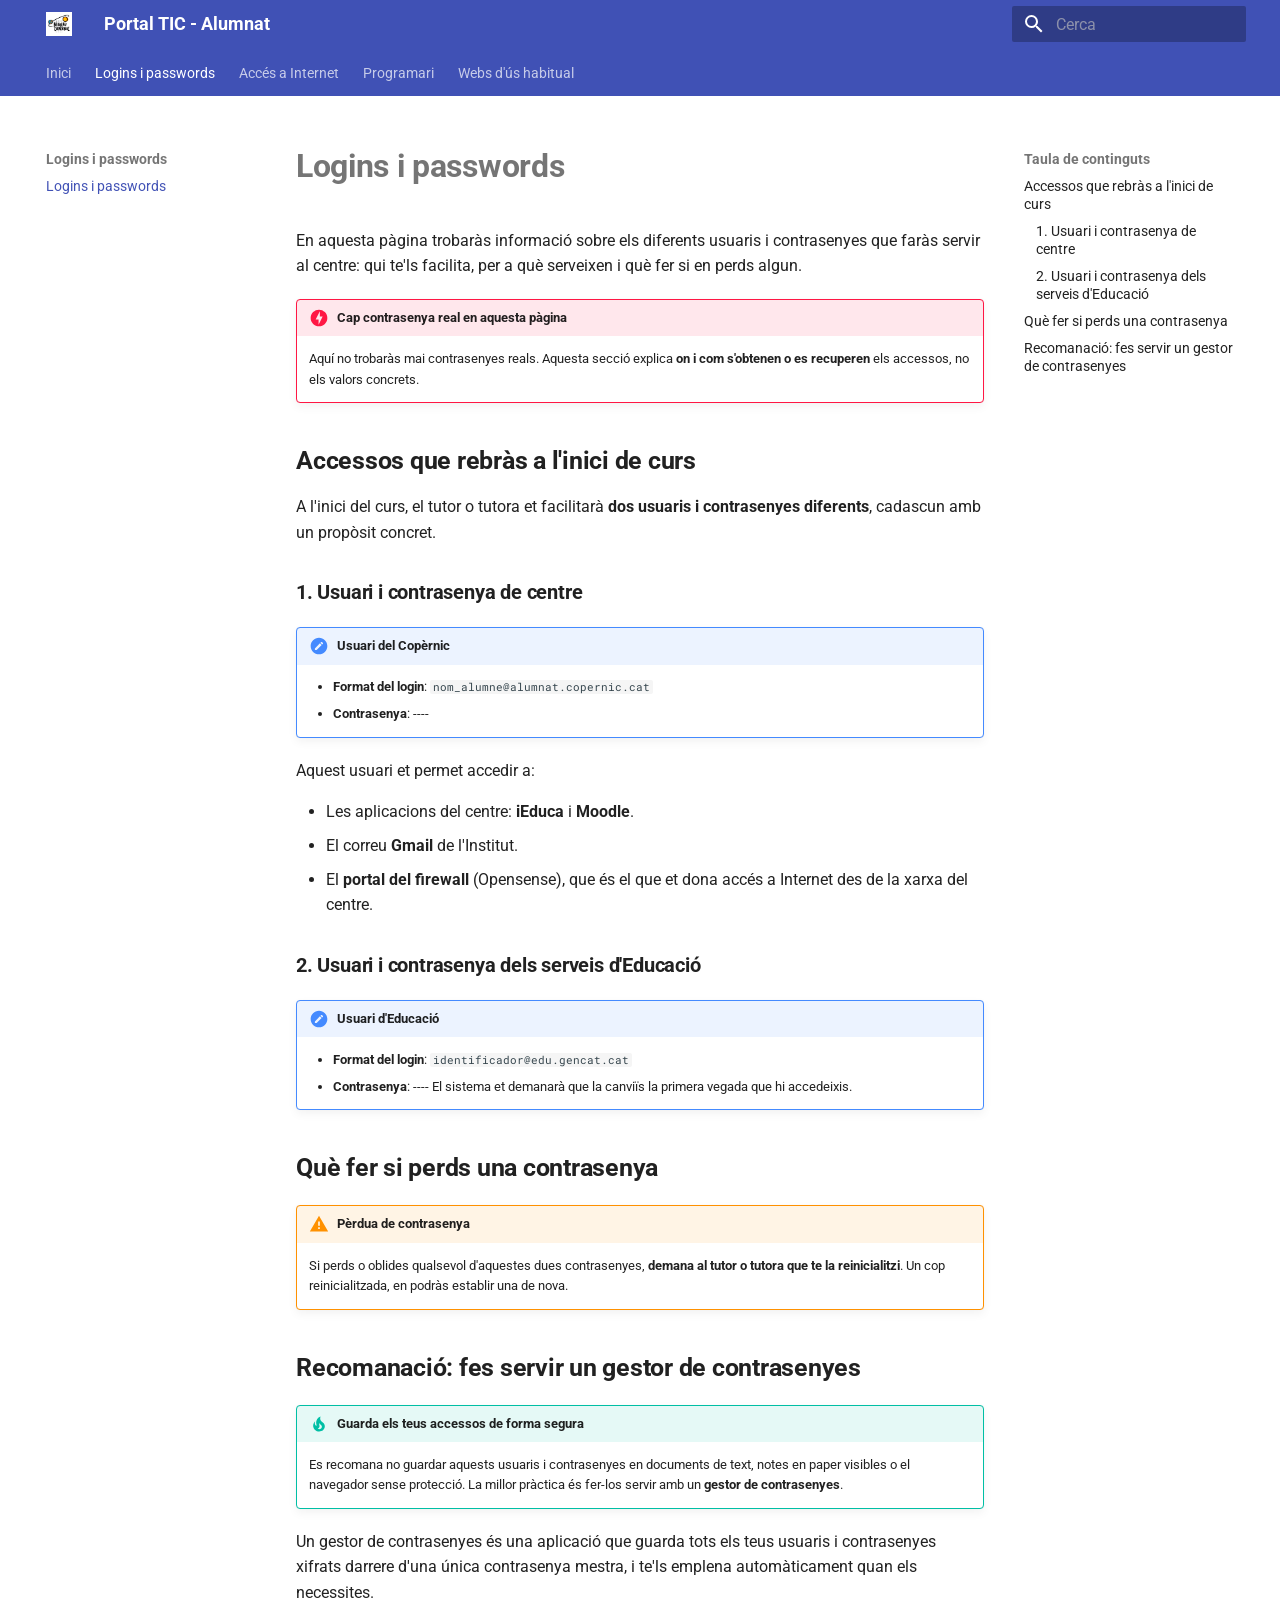
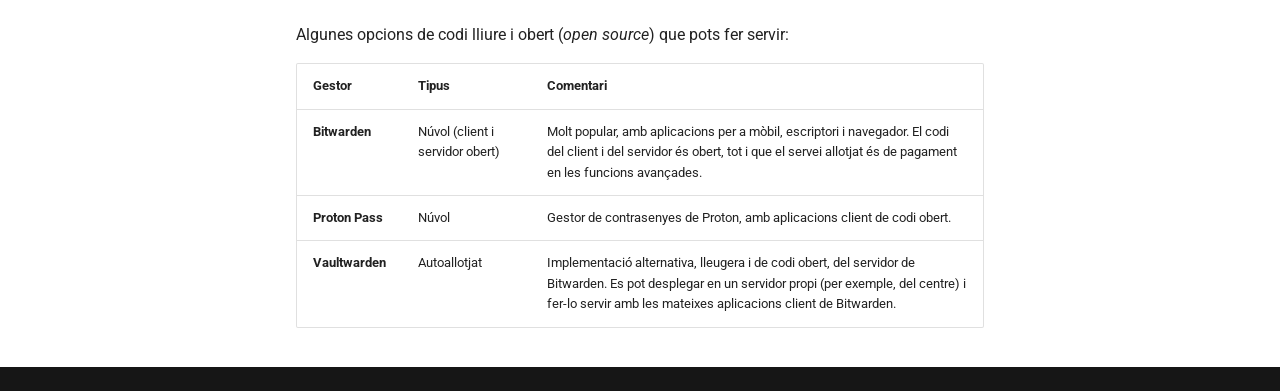
==== commit 067473ec: "Deployed 7f38041 with MkDocs version: 1.6.1" ====
--- a/accessos/index.html
+++ b/accessos/index.html
@@ -926,10 +926,13 @@
 <h2 id="accessos-que-rebras-a-linici-de-curs">Accessos que rebràs a l'inici de curs<a class="headerlink" href="#accessos-que-rebras-a-linici-de-curs" title="Permanent link">&para;</a></h2>
 <p>A l'inici del curs, el tutor o tutora et facilitarà <strong>dos usuaris i contrasenyes diferents</strong>, cadascun amb un propòsit concret.</p>
 <h3 id="1-usuari-i-contrasenya-de-centre">1. Usuari i contrasenya de centre<a class="headerlink" href="#1-usuari-i-contrasenya-de-centre" title="Permanent link">&para;</a></h3>
+<div class="admonition note">
+<p class="admonition-title">Usuari del Copèrnic</p>
 <ul>
 <li><strong>Format del login</strong>: <code>nom_alumne@alumnat.copernic.cat</code></li>
 <li><strong>Contrasenya</strong>: ----</li>
 </ul>
+</div>
 <p>Aquest usuari et permet accedir a:</p>
 <ul>
 <li>Les aplicacions del centre: <strong>iEduca</strong> i <strong>Moodle</strong>.</li>
@@ -937,13 +940,12 @@
 <li>El <strong>portal del firewall</strong> (Opensense), que és el que et dona accés a Internet des de la xarxa del centre.</li>
 </ul>
 <h3 id="2-usuari-i-contrasenya-dels-serveis-deducacio">2. Usuari i contrasenya dels serveis d'Educació<a class="headerlink" href="#2-usuari-i-contrasenya-dels-serveis-deducacio" title="Permanent link">&para;</a></h3>
+<div class="admonition note">
+<p class="admonition-title">Usuari d'Educació</p>
 <ul>
 <li><strong>Format del login</strong>: <code>identificador@edu.gencat.cat</code></li>
 <li><strong>Contrasenya</strong>: ----  El sistema et demanarà que la canviïs la primera vegada que hi accedeixis.</li>
 </ul>
-<div class="admonition note">
-<p class="admonition-title">Dos accessos, dos propòsits</p>
-<p>No confonguis els dos usuaris: el de centre (<code>@alumnat.copernic.cat</code>) és per a les aplicacions internes de l'institut i l'accés a Internet; el d'Educació (<code>@edu.gencat.cat</code>) és per als serveis del Departament d'Educació.</p>
 </div>
 <h2 id="que-fer-si-perds-una-contrasenya">Què fer si perds una contrasenya<a class="headerlink" href="#que-fer-si-perds-una-contrasenya" title="Permanent link">&para;</a></h2>
 <div class="admonition warning">
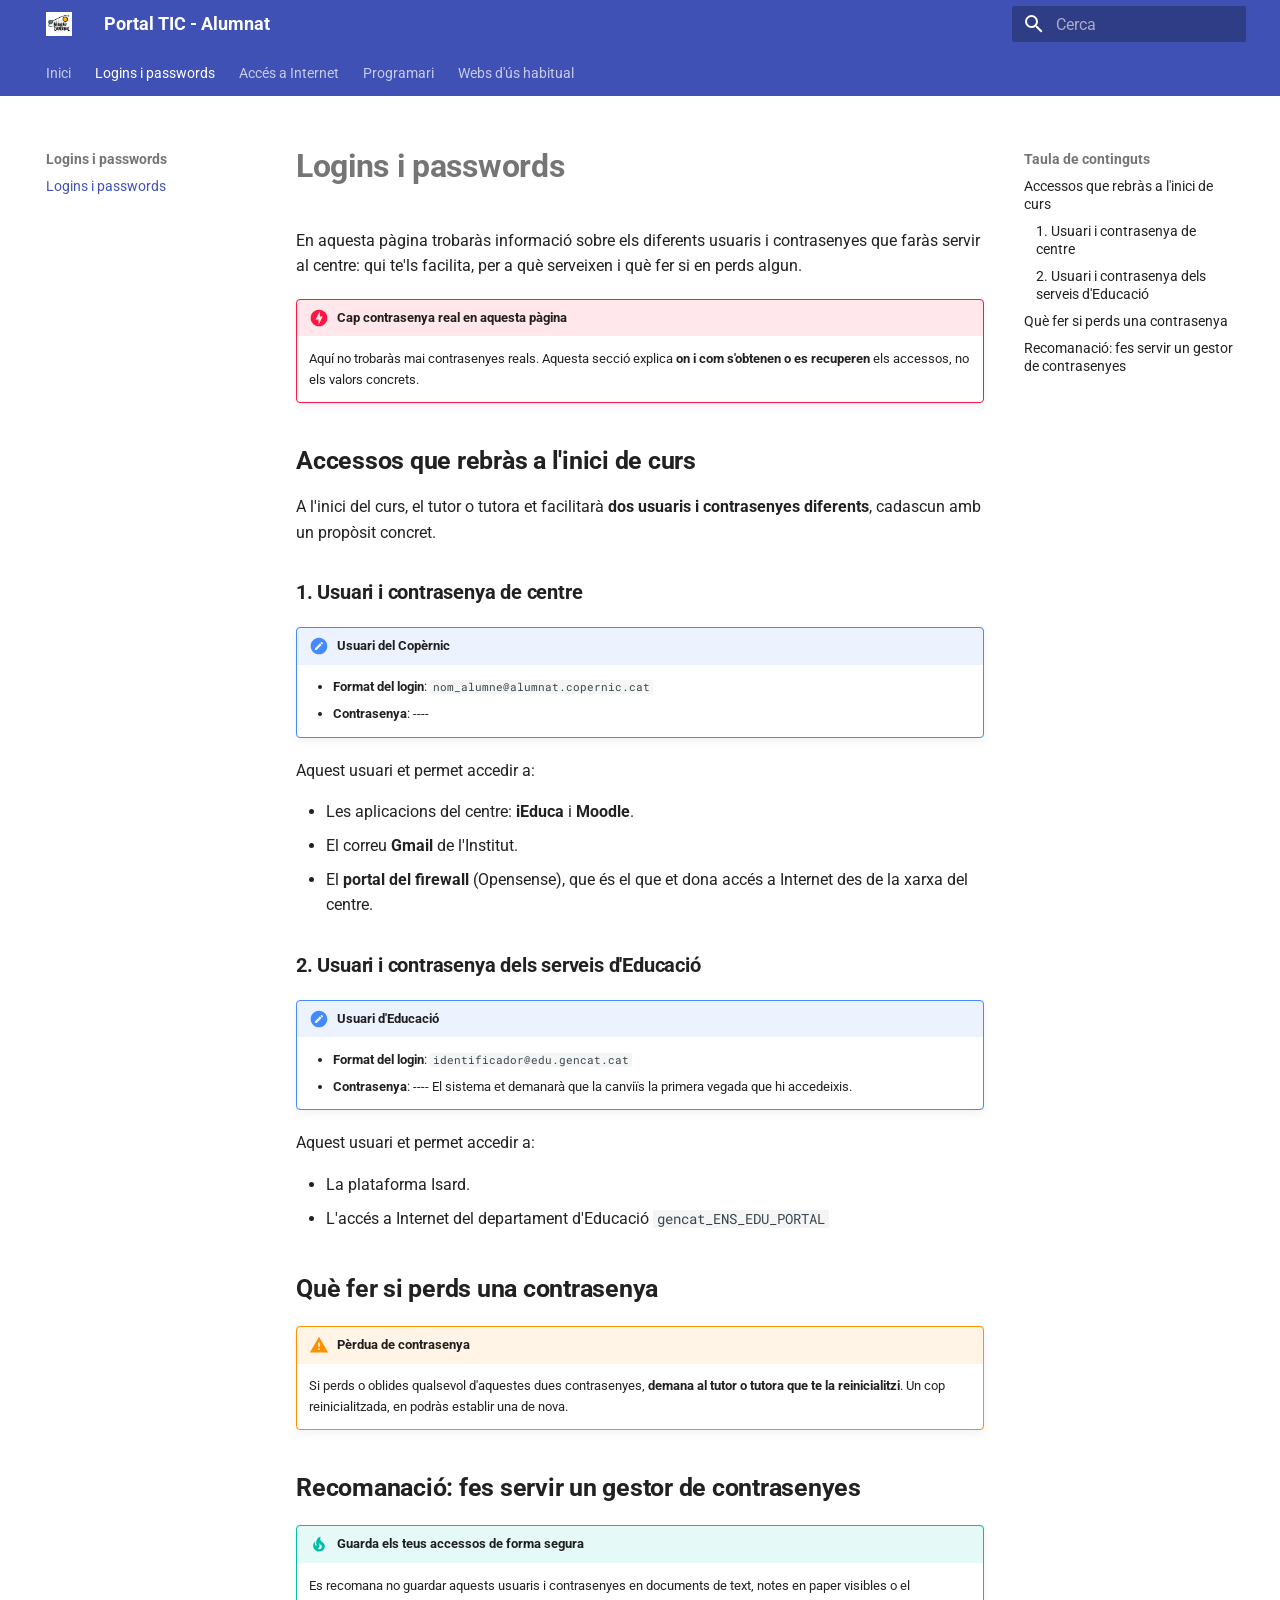
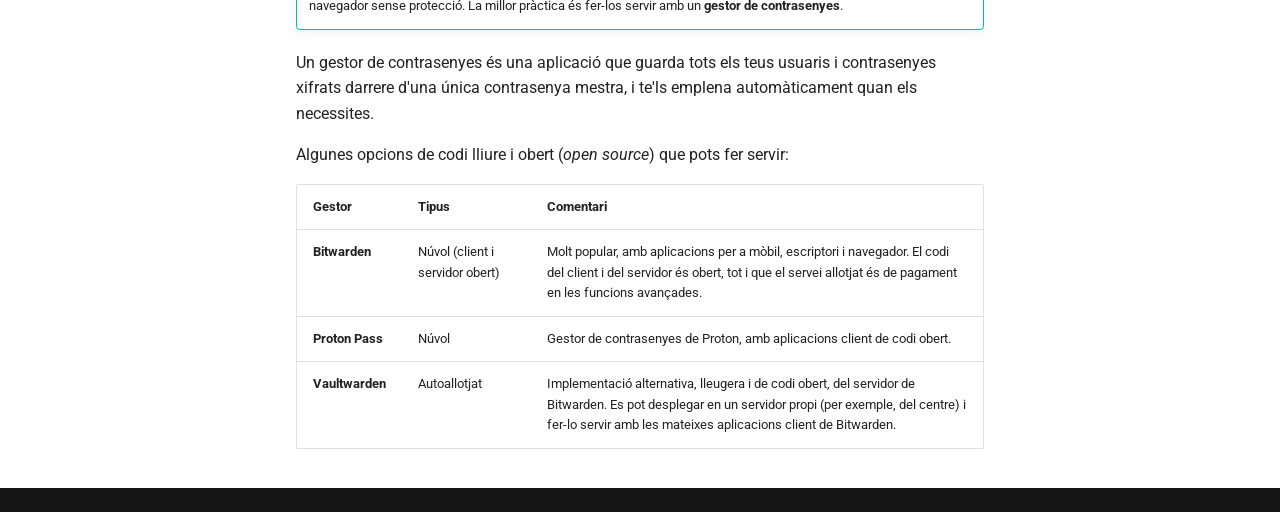
==== commit a5fd639d: "Deployed 7f38041 with MkDocs version: 1.6.1" ====
--- a/accessos/index.html
+++ b/accessos/index.html
@@ -947,6 +947,11 @@
 <li><strong>Contrasenya</strong>: ----  El sistema et demanarà que la canviïs la primera vegada que hi accedeixis.</li>
 </ul>
 </div>
+<p>Aquest usuari et permet accedir a:</p>
+<ul>
+<li>La plataforma Isard.</li>
+<li>L'accés a Internet del departament d'Educació <code>gencat_ENS_EDU_PORTAL</code></li>
+</ul>
 <h2 id="que-fer-si-perds-una-contrasenya">Què fer si perds una contrasenya<a class="headerlink" href="#que-fer-si-perds-una-contrasenya" title="Permanent link">&para;</a></h2>
 <div class="admonition warning">
 <p class="admonition-title">Pèrdua de contrasenya</p>
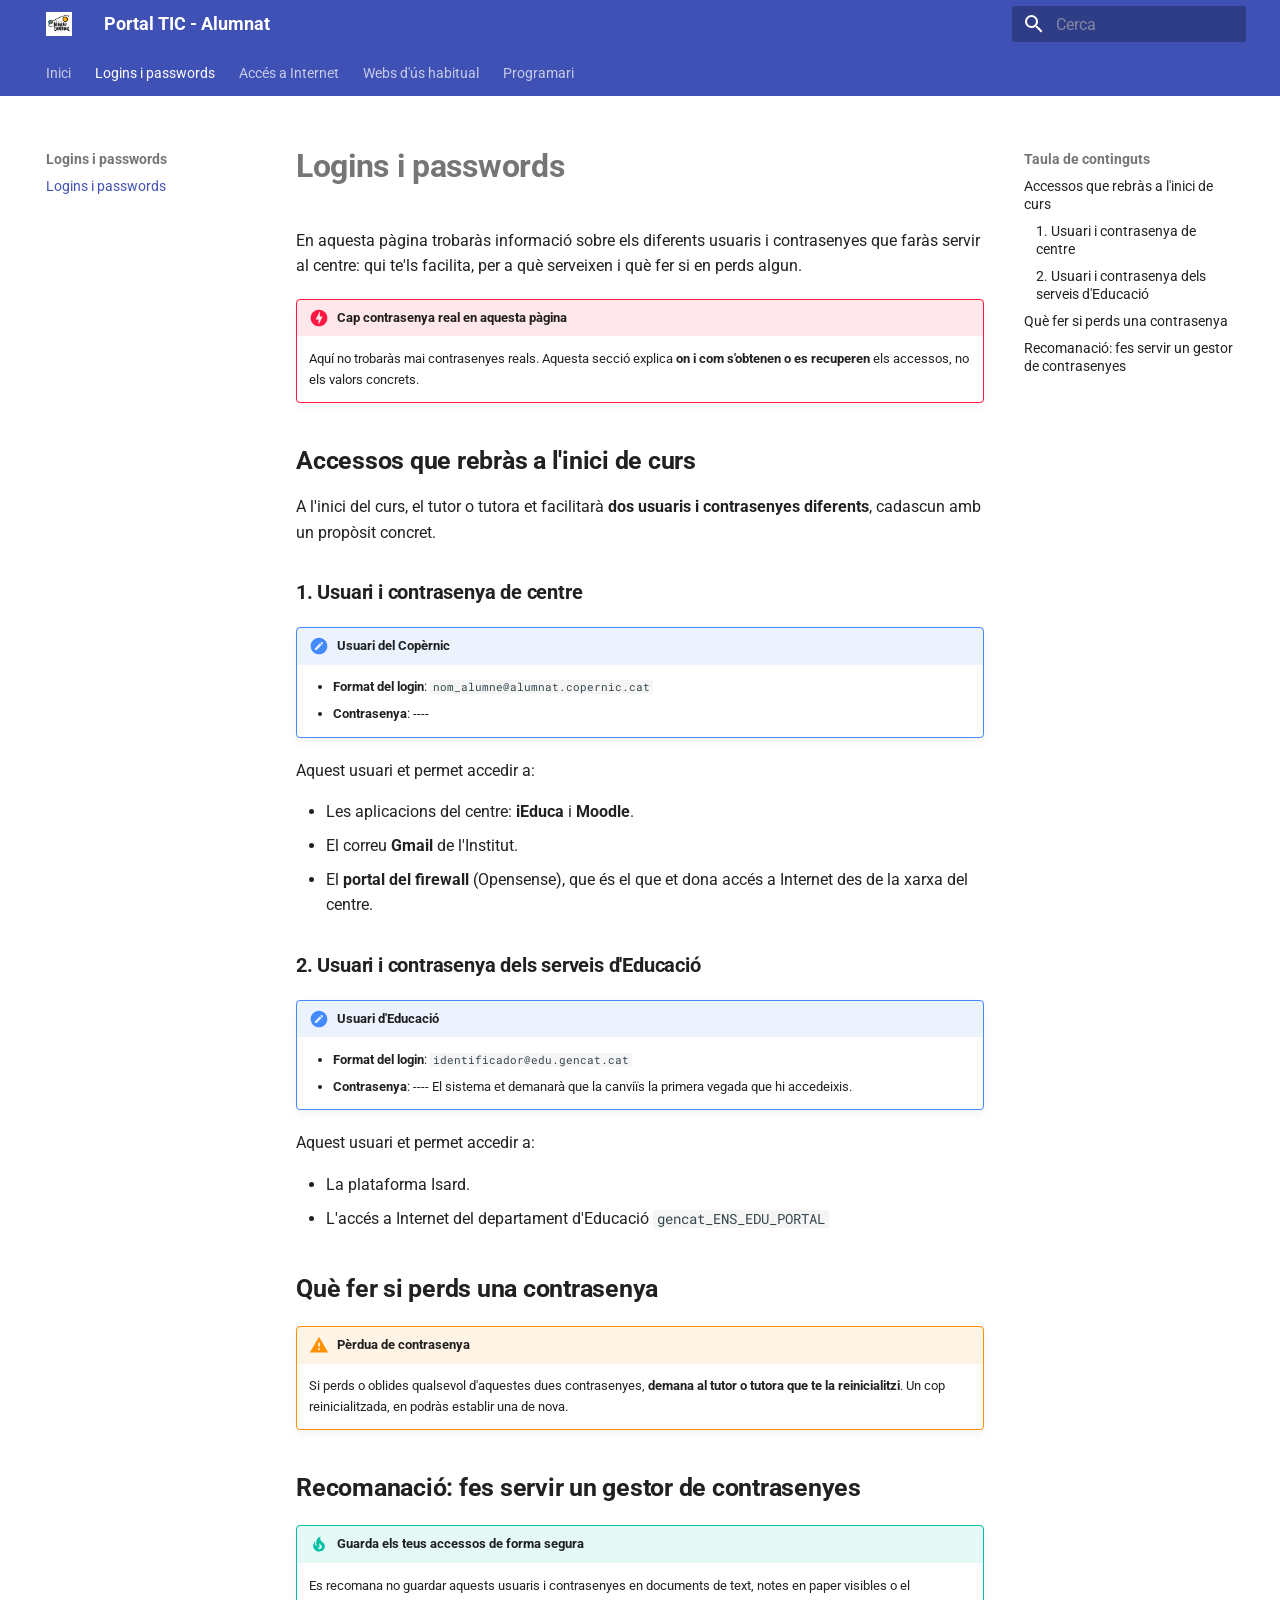
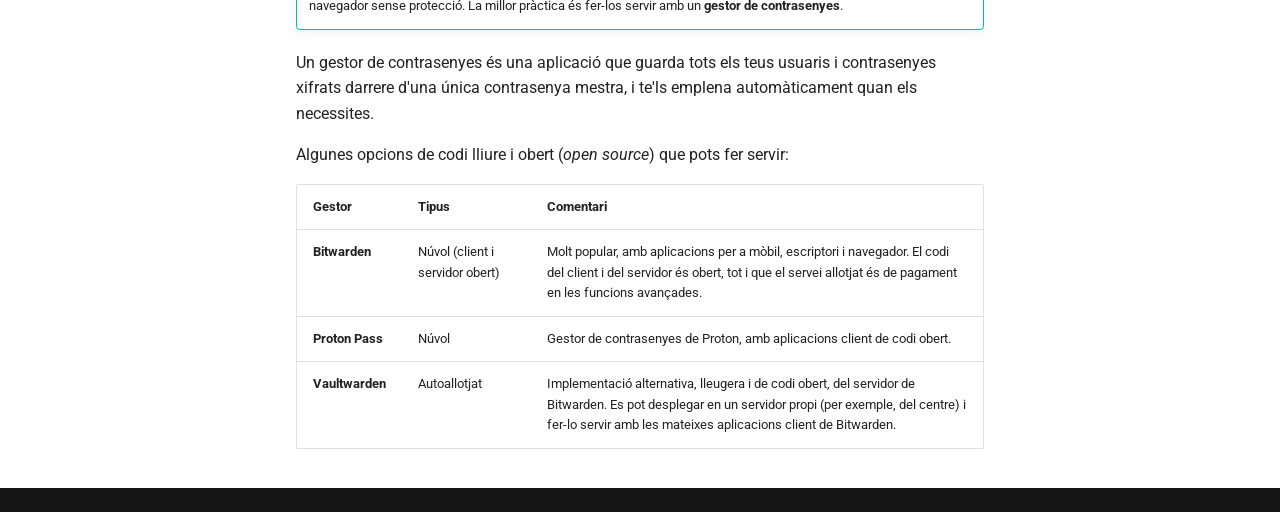
==== commit bb4406a2: "Deployed 47f5355 with MkDocs version: 1.6.1" ====
--- a/accessos/index.html
+++ b/accessos/index.html
@@ -263,11 +263,11 @@
     
     
       <li class="md-tabs__item">
-        <a href="../programari/" class="md-tabs__link">
-          
-  
-  
-  Programari
+        <a href="../webs/" class="md-tabs__link">
+          
+  
+  
+  Webs d'ús habitual
 
         </a>
       </li>
@@ -283,11 +283,11 @@
     
     
       <li class="md-tabs__item">
-        <a href="../webs/" class="md-tabs__link">
-          
-  
-  
-  Webs d'ús habitual
+        <a href="../programari/" class="md-tabs__link">
+          
+  
+  
+  Programari
 
         </a>
       </li>
@@ -669,7 +669,7 @@
   <span class="md-ellipsis">
     
   
-    Programari
+    Webs d'ús habitual
   
 
     
@@ -685,7 +685,7 @@
             <span class="md-nav__icon md-icon"></span>
             
   
-    Programari
+    Webs d'ús habitual
   
 
           </label>
@@ -698,14 +698,14 @@
   
   
     <li class="md-nav__item">
-      <a href="../programari/" class="md-nav__link">
+      <a href="../webs/" class="md-nav__link">
         
   
   
   <span class="md-ellipsis">
     
   
-    Programari
+    Webs d'ús habitual
   
 
     
@@ -756,7 +756,7 @@
   <span class="md-ellipsis">
     
   
-    Webs d'ús habitual
+    Programari
   
 
     
@@ -772,7 +772,7 @@
             <span class="md-nav__icon md-icon"></span>
             
   
-    Webs d'ús habitual
+    Programari
   
 
           </label>
@@ -785,14 +785,14 @@
   
   
     <li class="md-nav__item">
-      <a href="../webs/" class="md-nav__link">
+      <a href="../programari/" class="md-nav__link">
         
   
   
   <span class="md-ellipsis">
     
   
-    Webs d'ús habitual
+    Programari
   
 
     
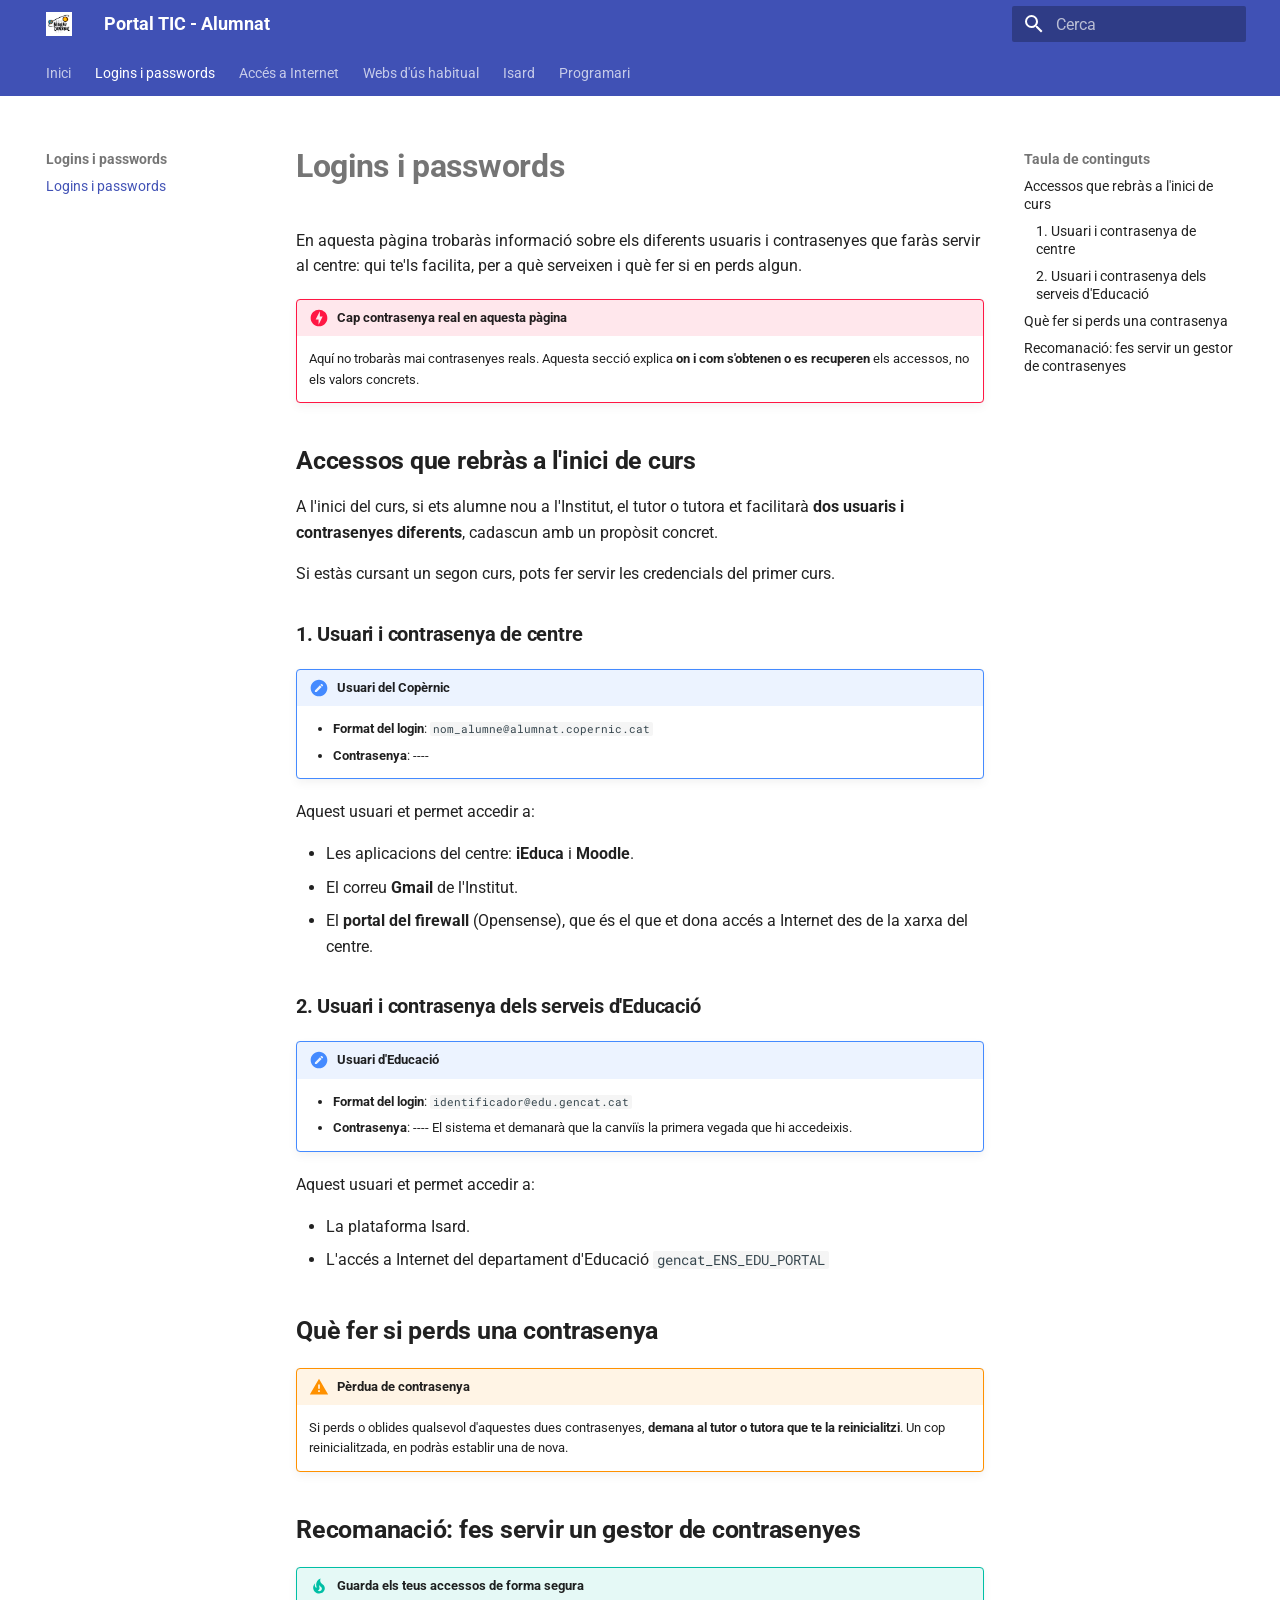
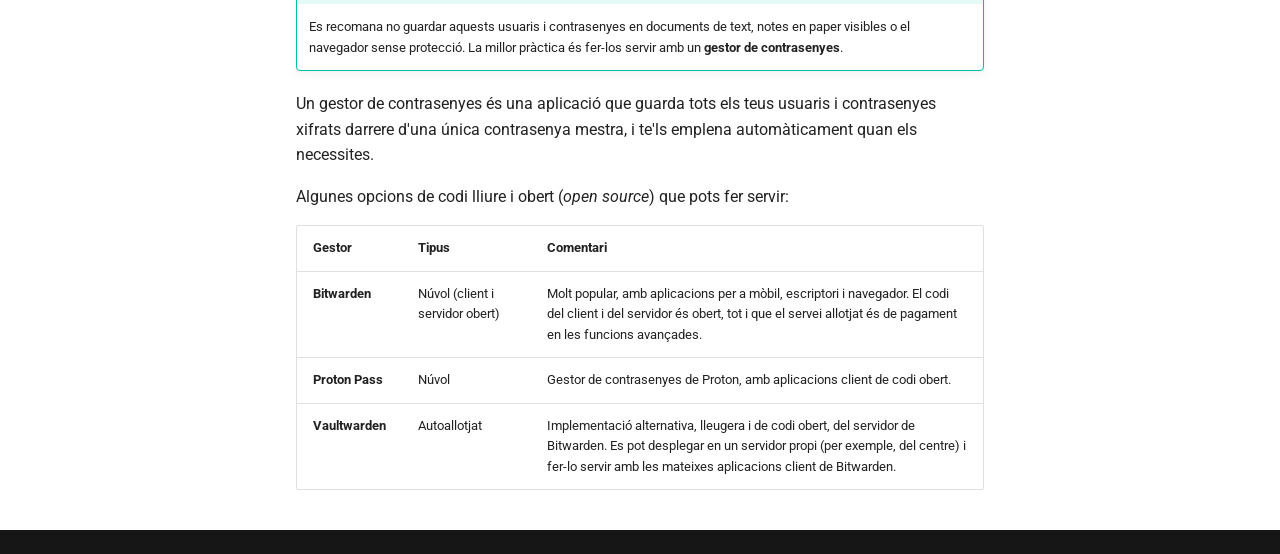
==== commit 3436db6e: "Deployed 47f5355 with MkDocs version: 1.6.1" ====
--- a/accessos/index.html
+++ b/accessos/index.html
@@ -283,6 +283,26 @@
     
     
       <li class="md-tabs__item">
+        <a href="../isard/" class="md-tabs__link">
+          
+  
+  
+  Isard
+
+        </a>
+      </li>
+    
+  
+
+      
+        
+  
+  
+  
+  
+    
+    
+      <li class="md-tabs__item">
         <a href="../programari/" class="md-tabs__link">
           
   
@@ -756,7 +776,7 @@
   <span class="md-ellipsis">
     
   
-    Programari
+    Isard
   
 
     
@@ -769,6 +789,93 @@
         
         <nav class="md-nav" data-md-level="1" aria-labelledby="__nav_5_label" aria-expanded="false">
           <label class="md-nav__title" for="__nav_5">
+            <span class="md-nav__icon md-icon"></span>
+            
+  
+    Isard
+  
+
+          </label>
+          <ul class="md-nav__list" data-md-scrollfix>
+            
+              
+                
+  
+  
+  
+  
+    <li class="md-nav__item">
+      <a href="../isard/" class="md-nav__link">
+        
+  
+  
+  <span class="md-ellipsis">
+    
+  
+    Isard
+  
+
+    
+  </span>
+  
+  
+
+      </a>
+    </li>
+  
+
+              
+            
+          </ul>
+        </nav>
+      
+    </li>
+  
+
+    
+      
+      
+  
+  
+  
+  
+    
+    
+    
+    
+      
+      
+    
+    
+    <li class="md-nav__item md-nav__item--nested">
+      
+        
+        
+          
+        
+        <input class="md-nav__toggle md-toggle md-toggle--indeterminate" type="checkbox" id="__nav_6" >
+        
+          
+          <label class="md-nav__link" for="__nav_6" id="__nav_6_label" tabindex="0">
+            
+  
+  
+  <span class="md-ellipsis">
+    
+  
+    Programari
+  
+
+    
+  </span>
+  
+  
+
+            <span class="md-nav__icon md-icon"></span>
+          </label>
+        
+        <nav class="md-nav" data-md-level="1" aria-labelledby="__nav_6_label" aria-expanded="false">
+          <label class="md-nav__title" for="__nav_6">
             <span class="md-nav__icon md-icon"></span>
             
   
@@ -924,7 +1031,8 @@
 <p>Aquí no trobaràs mai contrasenyes reals. Aquesta secció explica <strong>on i com s'obtenen o es recuperen</strong> els accessos, no els valors concrets.</p>
 </div>
 <h2 id="accessos-que-rebras-a-linici-de-curs">Accessos que rebràs a l'inici de curs<a class="headerlink" href="#accessos-que-rebras-a-linici-de-curs" title="Permanent link">&para;</a></h2>
-<p>A l'inici del curs, el tutor o tutora et facilitarà <strong>dos usuaris i contrasenyes diferents</strong>, cadascun amb un propòsit concret.</p>
+<p>A l'inici del curs, si ets alumne nou a l'Institut, el tutor o tutora et facilitarà <strong>dos usuaris i contrasenyes diferents</strong>, cadascun amb un propòsit concret.  </p>
+<p>Si estàs cursant un segon curs, pots fer servir les credencials del primer curs.</p>
 <h3 id="1-usuari-i-contrasenya-de-centre">1. Usuari i contrasenya de centre<a class="headerlink" href="#1-usuari-i-contrasenya-de-centre" title="Permanent link">&para;</a></h3>
 <div class="admonition note">
 <p class="admonition-title">Usuari del Copèrnic</p>
